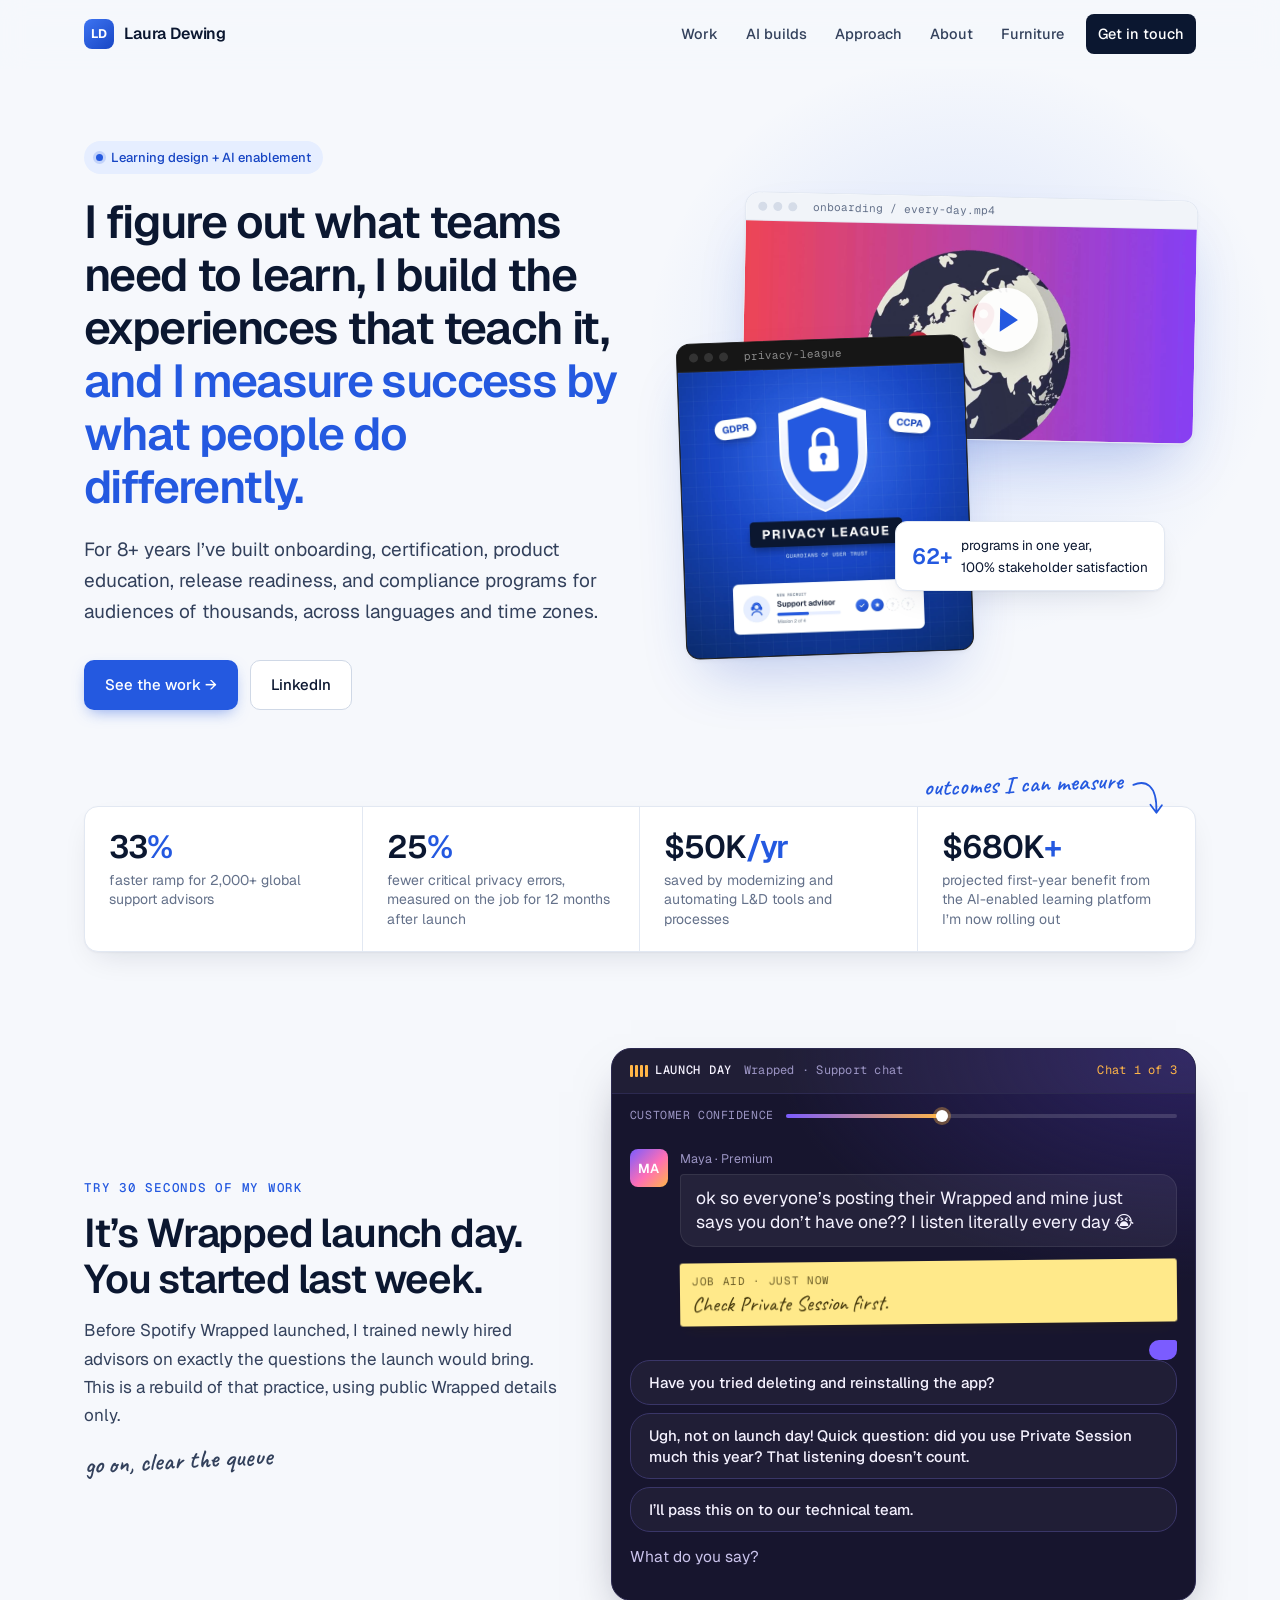
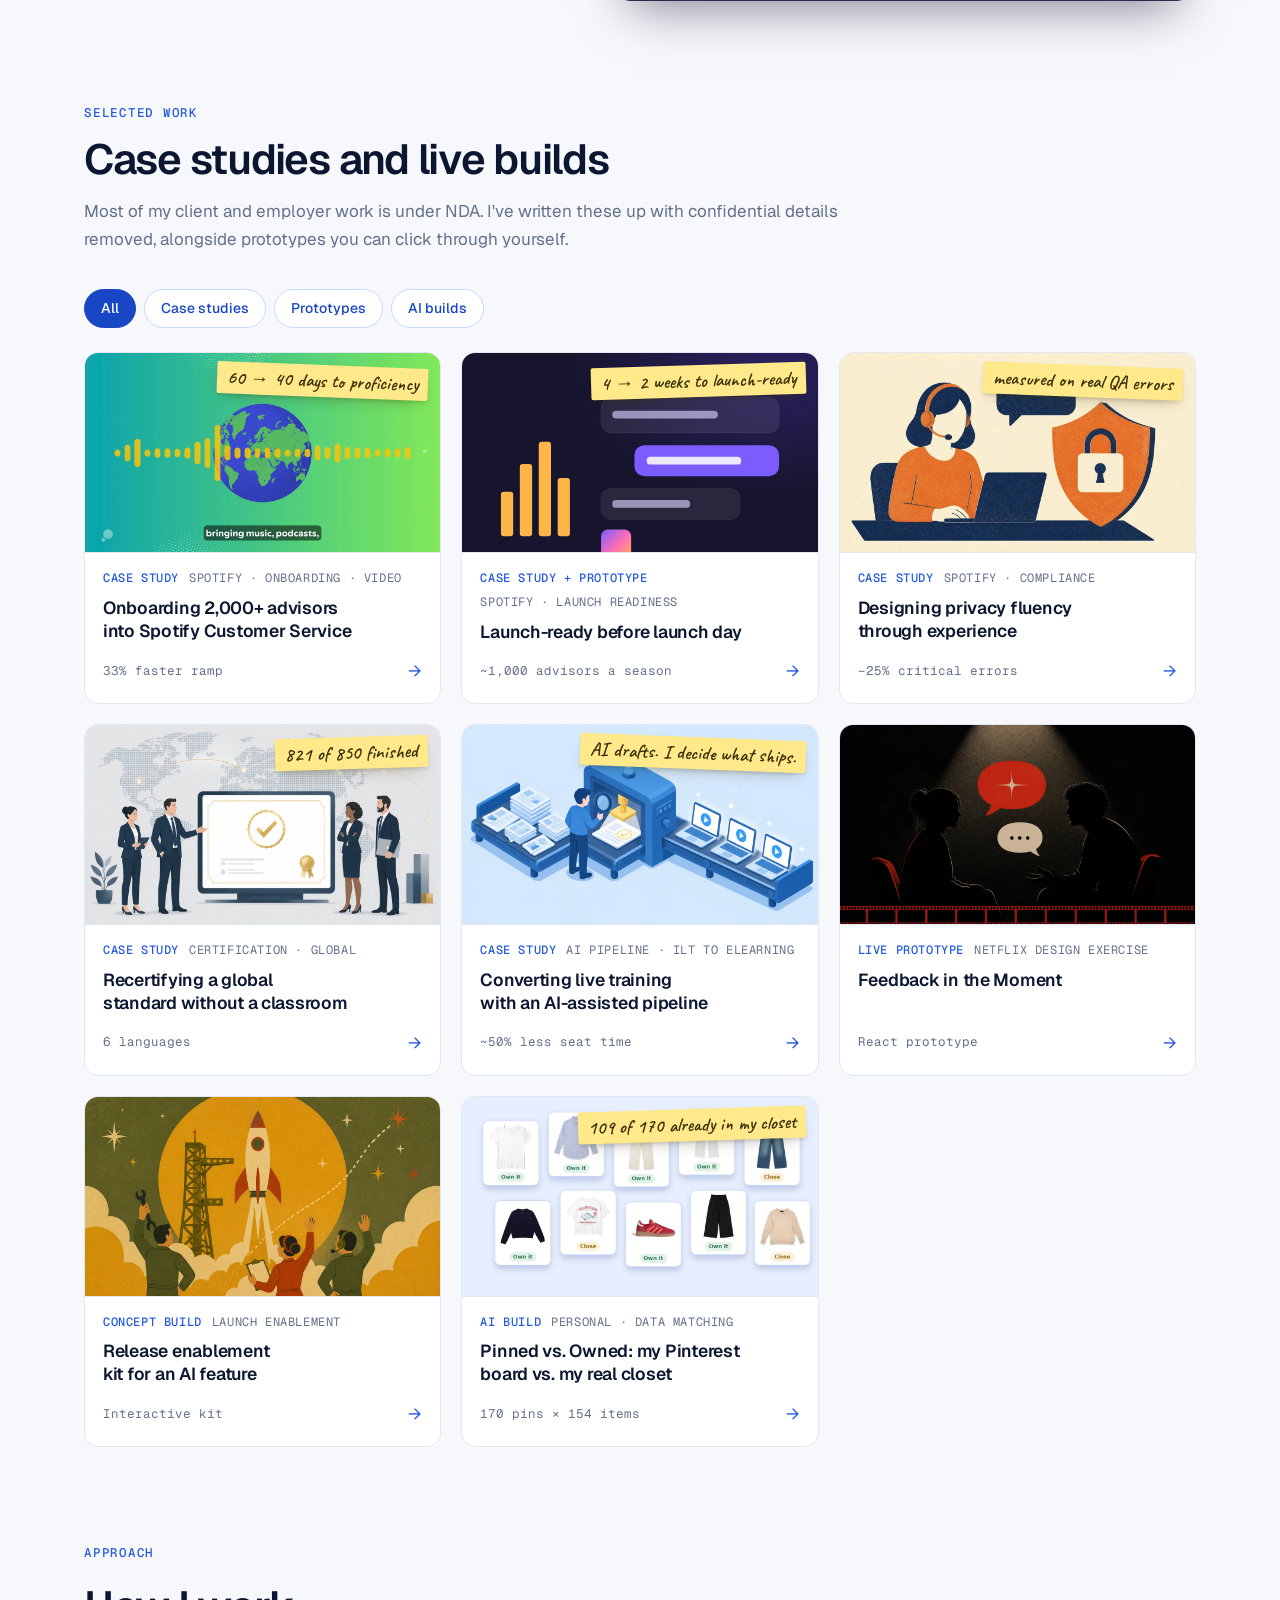
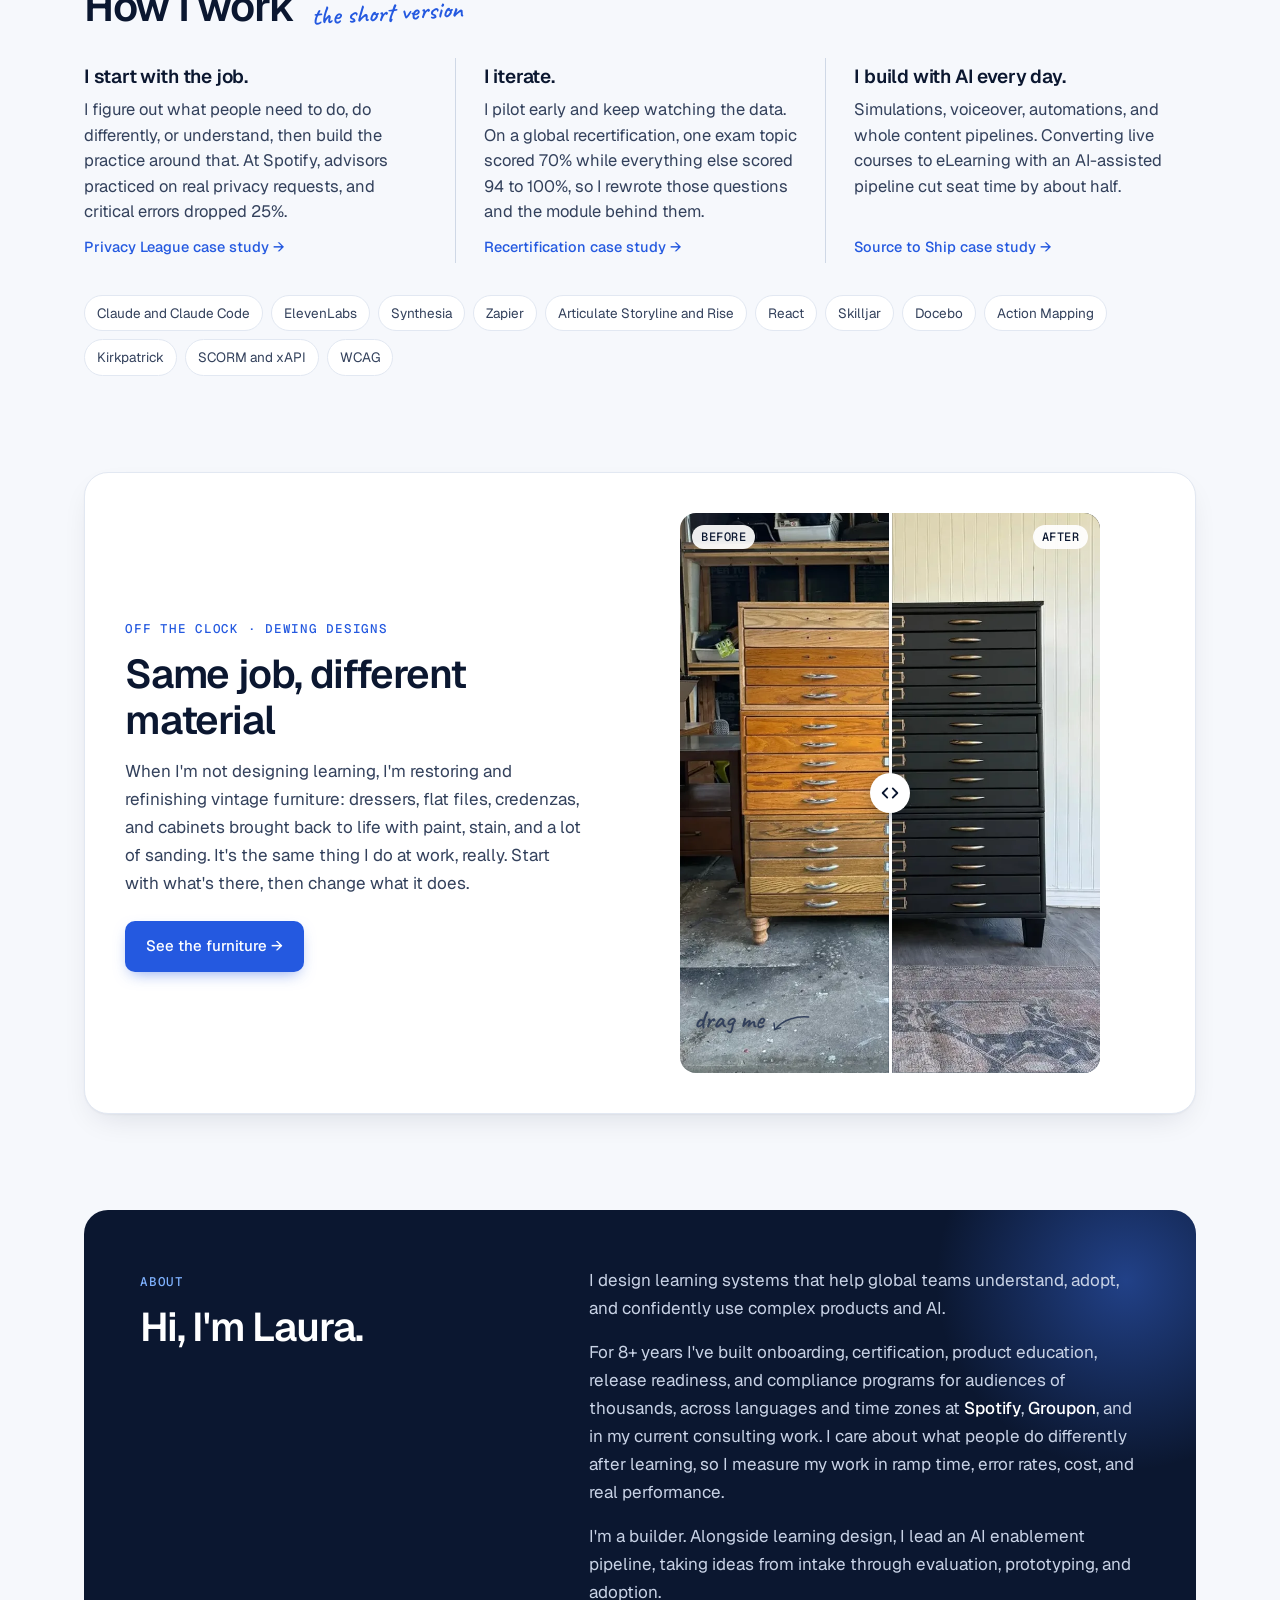
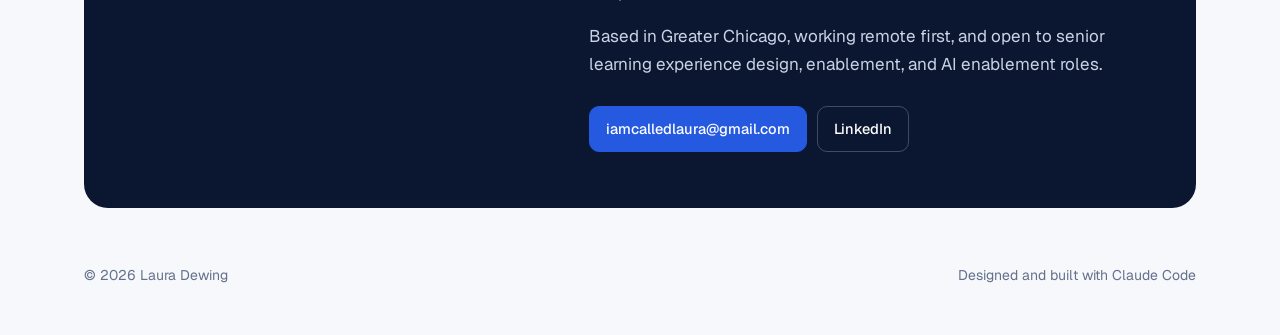
==== index.html @ fd6f2d73 "Homepage: fold AI builds into Selected work with filter tabs Adds All / Case studies / Prototypes / " ====
<!DOCTYPE html>
<html lang="en">
<head>
  <meta charset="UTF-8">
  <meta name="viewport" content="width=device-width, initial-scale=1.0">
  <title>Laura Dewing | Learning experience design and AI enablement</title>
  <meta property="og:type" content="website">
  <meta property="og:title" content="Laura Dewing | Learning experience design and AI enablement">
  <meta property="og:description" content="Laura Dewing designs learning systems that help global teams understand, adopt, and confidently use complex products and AI.">
  <meta property="og:url" content="https://iamcalledlaura-cmyk.github.io/">
  <meta property="og:image" content="https://iamcalledlaura-cmyk.github.io/images/og-card.jpg">
  <meta property="og:image:width" content="1200">
  <meta property="og:image:height" content="630">
  <meta name="twitter:card" content="summary_large_image">
  <meta name="twitter:image" content="https://iamcalledlaura-cmyk.github.io/images/og-card.jpg">
  <meta name="description" content="Laura Dewing designs learning systems that help global teams understand, adopt, and confidently use complex products and AI.">
  <link rel="stylesheet" href="style.css?v=20261116a">
<style>
.wfilter{display:flex;flex-wrap:wrap;gap:8px;margin:0 0 24px;scroll-margin-top:96px}
.wfilter button{font:inherit;font-size:14px;font-weight:500;color:var(--blue-700);background:#fff;border:1px solid var(--blue-200);border-radius:99px;padding:7px 16px;cursor:pointer;transition:background .15s,color .15s}
.wfilter button:hover{background:var(--blue-50)}
.wfilter button[aria-pressed="true"]{background:var(--blue-700);border-color:var(--blue-700);color:#fff}
.wg-card.is-filtered{display:none!important}
</style>
</head>
<body>

  <nav class="nav" id="nav">
    <div class="nav-inner">
      <a href="index.html" class="brand"><span class="brand-mark">LD</span>Laura Dewing</a>
      <div class="nav-links">
        <a href="#work">Work</a>
        <a href="#ai-builds">AI builds</a>
        <a href="#approach">Approach</a>
        <a href="#about">About</a>
        <a href="furniture.html">Furniture</a>
        <a href="mailto:iamcalledlaura@gmail.com" class="nav-cta">Get in touch</a>
      </div>
    </div>
  </nav>

  <header class="hero">
    <div class="container hero-grid">
      <div class="fade-in">
        <span class="chip"><span class="dot"></span>Learning design + AI enablement</span>
        <h1>I figure out what teams need to learn, I build the experiences that teach it, <span class="hl">and I measure success by what people do differently.</span></h1>
        <p class="hero-sub">For 8+ years I&rsquo;ve built onboarding, certification, product education, release readiness, and compliance programs for audiences of thousands, across languages and time zones.</p>
        <div class="hero-actions">
          <a href="#work" class="btn btn-primary">See the work &rarr;</a>
          <a href="https://www.linkedin.com/in/lauradewing" target="_blank" rel="noopener" class="btn btn-ghost">LinkedIn</a>
        </div>
      </div>
      <div class="stack fade-in">
        <a href="advisor-onboarding.html" class="frame f1" aria-label="Watch the Spotify advisor onboarding series">
          <span class="frame-bar" aria-hidden="true"><i></i><i></i><i></i><span>onboarding / every-day.mp4</span></span>
          <span class="frame-media"><img src="videos/cs-2-what-cs-does.jpg" alt=""><span class="play" aria-hidden="true"></span></span>
        </a>
        <a href="privacy-fluency.html" class="frame f2" aria-label="See the Privacy League compliance case study">
          <span class="frame-bar" aria-hidden="true"><i></i><i></i><i></i><span>privacy-league</span></span>
          <img src="images/pl-league.webp" alt="">
        </a>
        <div class="pill" aria-hidden="true"><b>62+</b>programs in one year,<br>100% stakeholder satisfaction</div>
      </div>
    </div>
  </header>

  <section class="container fade-in metrics-wrap" aria-label="Results">
    <p class="scribble scribble-metrics" aria-hidden="true">outcomes I can measure <svg class="arrow-down" viewBox="0 0 44 48" width="36" height="40"><path d="M3 9 C 18 3, 32 10, 30 42 M23 34 L30 44 L37 35" fill="none" stroke="currentColor" stroke-width="2.2" stroke-linecap="round" stroke-linejoin="round"/></svg></p>
    <div class="metrics">
      <div class="metric"><b>33<em>%</em></b><span>faster ramp for 2,000+ global support advisors</span></div>
      <div class="metric"><b>25<em>%</em></b><span>fewer critical privacy errors, measured on the job for 12 months after launch</span></div>
      <div class="metric"><b>$50K<em>/yr</em></b><span>saved by modernizing and automating L&amp;D tools and processes</span></div>
      <div class="metric"><b>$680K<em>+</em></b><span>projected first-year benefit from the AI-enabled learning platform I&rsquo;m now rolling out</span></div>
    </div>
  </section>

  <section id="try" class="section try-section">
    <div class="container">
      <div class="try fade-in">
        <div class="try-intro">
          <span class="eyebrow">Try 30 seconds of my work</span>
          <h2>It&rsquo;s Wrapped launch day. You started last week.</h2>
          <p>Before Spotify Wrapped launched, I trained newly hired advisors on exactly the questions the launch would bring. This is a rebuild of that practice, using public Wrapped details only.</p>
          <p class="scribble scribble-try" aria-hidden="true">go on, clear the queue</p>
        </div>
        <div class="try-card sim sim-music" id="sim">
          <div class="sim-bar">
            <span class="sim-live"><span class="sim-eq" aria-hidden="true"><i></i><i></i><i></i><i></i></span>Launch day</span>
            <span class="sim-who">Wrapped &middot; Support chat</span>
            <span class="sim-step" id="simStep">Chat 1 of 3</span>
          </div>
          <div class="sim-meter" aria-hidden="true">
            <span class="sim-meter-label">Customer confidence</span>
            <span class="sim-meter-track"><i id="simBar" style="width:40%"></i></span>
          </div>
          <div class="sim-body" id="simBody">
            <div class="sim-line sim-them">
              <span class="sim-avatar" id="simAvatar" aria-hidden="true">MA</span>
              <div><span class="sim-name" id="simName">Maya &middot; Premium</span><p id="simQuote"></p></div>
            </div>
            <div class="sim-coach" id="simCoach">
              <span class="sim-coach-head">Job aid &middot; just now</span>
              <p id="simCoachText"></p>
            </div>
            <div class="sim-line sim-you" id="simYou" hidden>
              <p id="simYouText"></p>
            </div>
            <div class="sim-options" id="simOptions" role="group" aria-label="Choose your reply"></div>
            <p class="try-feedback" id="simFeedback" aria-live="polite"></p>
          </div>
          <div class="sim-end" id="simEnd" hidden>
            <span class="sim-end-k">Shift outcome</span>
            <p class="sim-end-result" id="simResult"></p>
            <p class="sim-end-note">Same playbook for any seasonal surge: new hires, a fixed launch date, and a predictable spike in a few questions. Train those first.</p>
          </div>
          <div class="try-actions">
            <button type="button" class="btn btn-primary" id="simNext" hidden>Next chat &rarr;</button>
            <button type="button" class="btn btn-primary" id="simAgain" hidden>Try again</button>
            <a href="wrapped-readiness.html#try" class="btn btn-ghost" id="simTalk" hidden>Try the full practice shift</a>
          </div>
        </div>
      </div>
    </div>
  </section>

  <section id="work" class="section">
    <div class="container">
      <div class="section-head fade-in">
        <div>
          <span class="eyebrow">Selected work</span>
          <h2>Case studies and live builds</h2>
          <p class="section-note">Most of my client and employer work is under NDA. I've written these up with confidential details removed, alongside prototypes you can click through yourself.</p>
        </div>
      </div>

      <div class="wfilter fade-in" role="group" aria-label="Filter work">
        <button type="button" data-f="all" aria-pressed="true">All</button>
        <button type="button" data-f="case" aria-pressed="false">Case studies</button>
        <button type="button" data-f="proto" aria-pressed="false">Prototypes</button>
        <button type="button" data-f="ai" id="ai-builds" aria-pressed="false">AI builds</button>
      </div>
      <div class="wgrid">
        <a href="advisor-onboarding.html" class="wg-card fade-in" data-cat="case">
          <span class="scribble card-note">60 → 40 days to proficiency</span>
          <span class="wg-thumb" aria-hidden="true"><img src="videos/cs-1-welcome.jpg" alt=""></span>
          <span class="wg-body">
            <span class="wl-meta"><span class="wl-kind">Case study</span>Spotify &middot; Onboarding &middot; Video</span>
            <span class="wg-title">Onboarding 2,000+ advisors into Spotify Customer Service</span>
            <span class="wg-foot"><span class="wl-stat">33% faster ramp</span><span class="wg-go" aria-hidden="true">&rarr;</span></span>
          </span>
        </a>
        <a href="wrapped-readiness.html" class="wg-card fade-in" data-cat="case proto">
          <span class="scribble card-note">4 → 2 weeks to launch-ready</span>
          <span class="wg-thumb" aria-hidden="true"><img src="images/art-wrapped.svg" alt=""></span>
          <span class="wg-body">
            <span class="wl-meta"><span class="wl-kind">Case study + prototype</span>Spotify &middot; Launch readiness</span>
            <span class="wg-title">Launch-ready before launch day</span>
            <span class="wg-foot"><span class="wl-stat">~1,000 advisors a season</span><span class="wg-go" aria-hidden="true">&rarr;</span></span>
          </span>
        </a>
        <a href="privacy-fluency.html" class="wg-card fade-in" data-cat="case">
          <span class="scribble card-note">measured on real QA errors</span>
          <span class="wg-thumb" aria-hidden="true"><img src="images/pl-shield.webp" alt=""></span>
          <span class="wg-body">
            <span class="wl-meta"><span class="wl-kind">Case study</span>Spotify &middot; Compliance</span>
            <span class="wg-title">Designing privacy fluency through experience</span>
            <span class="wg-foot"><span class="wl-stat">&minus;25% critical errors</span><span class="wg-go" aria-hidden="true">&rarr;</span></span>
          </span>
        </a>
        <a href="global-recertification.html" class="wg-card fade-in" data-cat="case">
          <span class="scribble card-note">821 of 850 finished</span>
          <span class="wg-thumb" aria-hidden="true"><img src="images/art-recert.webp" alt=""></span>
          <span class="wg-body">
            <span class="wl-meta"><span class="wl-kind">Case study</span>Certification &middot; Global</span>
            <span class="wg-title">Recertifying a global standard without a classroom</span>
            <span class="wg-foot"><span class="wl-stat">6 languages</span><span class="wg-go" aria-hidden="true">&rarr;</span></span>
          </span>
        </a>
        <a href="source-to-ship.html" class="wg-card fade-in" data-cat="case proto">
          <span class="scribble card-note">AI drafts. I decide what ships.</span>
          <span class="wg-thumb" aria-hidden="true"><img src="images/art-source.webp" alt=""></span>
          <span class="wg-body">
            <span class="wl-meta"><span class="wl-kind">Case study</span>AI pipeline &middot; ILT to eLearning</span>
            <span class="wg-title">Converting live training with an AI-assisted pipeline</span>
            <span class="wg-foot"><span class="wl-stat">~50% less seat time</span><span class="wg-go" aria-hidden="true">&rarr;</span></span>
          </span>
        </a>
        <a href="feedback-in-the-moment.html" class="wg-card fade-in" data-cat="proto">
          <span class="wg-thumb" aria-hidden="true"><img src="images/art-feedback.webp" alt=""></span>
          <span class="wg-body">
            <span class="wl-meta"><span class="wl-kind">Live prototype</span>Netflix design exercise</span>
            <span class="wg-title">Feedback in the Moment</span>
            <span class="wg-foot"><span class="wl-stat">React prototype</span><span class="wg-go" aria-hidden="true">&rarr;</span></span>
          </span>
        </a>
        <a href="release-enablement-kit.html" class="wg-card fade-in" data-cat="proto">
          <span class="wg-thumb" aria-hidden="true"><img src="images/art-launch.webp" alt=""></span>
          <span class="wg-body">
            <span class="wl-meta"><span class="wl-kind">Concept build</span>Launch enablement</span>
            <span class="wg-title">Release enablement kit for an AI feature</span>
            <span class="wg-foot"><span class="wl-stat">Interactive kit</span><span class="wg-go" aria-hidden="true">&rarr;</span></span>
          </span>
        </a>
        <a href="pinned-vs-owned.html" class="wg-card fade-in" data-cat="ai">
          <span class="scribble card-note">109 of 170 already in my closet</span>
          <span class="wg-thumb" aria-hidden="true"><img src="images/art-pinned.webp" alt=""></span>
          <span class="wg-body">
            <span class="wl-meta"><span class="wl-kind">AI build</span>Personal &middot; Data matching</span>
            <span class="wg-title">Pinned vs. Owned: my Pinterest board vs. my real closet</span>
            <span class="wg-foot"><span class="wl-stat">170 pins &times; 154 items</span><span class="wg-go" aria-hidden="true">&rarr;</span></span>
          </span>
        </a>
      </div>
    </div>
  </section>


  <section id="approach" class="section">
    <div class="container">
      <div class="how fade-in">
        <div class="how-head">
          <span class="eyebrow">Approach</span>
          <h2>How I work</h2>
          <p class="scribble scribble-how" aria-hidden="true">the short version</p>
        </div>
        <div class="how-list">
          <div class="how-row">
            <p><b>I start with the job.</b> I figure out what people need to do, do differently, or understand, then build the practice around that. At Spotify, advisors practiced on real privacy requests, and critical errors dropped 25%.</p>
            <a href="privacy-fluency.html">Privacy League case study &rarr;</a>
          </div>
          <div class="how-row">
            <p><b>I iterate.</b> I pilot early and keep watching the data. On a global recertification, one exam topic scored 70% while everything else scored 94 to 100%, so I rewrote those questions and the module behind them.</p>
            <a href="global-recertification.html">Recertification case study &rarr;</a>
          </div>
          <div class="how-row">
            <p><b>I build with AI every day.</b> Simulations, voiceover, automations, and whole content pipelines. Converting live courses to eLearning with an AI-assisted pipeline cut seat time by about half.</p>
            <a href="source-to-ship.html">Source to Ship case study &rarr;</a>
          </div>
          </div>
        <div class="toolrow how-chips">
          <span>Claude and Claude Code</span><span>ElevenLabs</span><span>Synthesia</span><span>Zapier</span><span>Articulate Storyline and Rise</span><span>React</span><span>Skilljar</span><span>Docebo</span><span>Action Mapping</span><span>Kirkpatrick</span><span>SCORM and xAPI</span><span>WCAG</span>
        </div>
      </div>
    </div>
  </section>

  <section id="off-the-clock" class="section">
    <div class="container">
      <div class="otc fade-in">
        <div class="otc-text">
          <span class="eyebrow">Off the clock &middot; Dewing Designs</span>
          <h2>Same job, different material</h2>
          <p>When I'm not designing learning, I'm restoring and refinishing vintage furniture: dressers, flat files, credenzas, and cabinets brought back to life with paint, stain, and a lot of sanding. It's the same thing I do at work, really. Start with what's there, then change what it does.</p>
          <a href="furniture.html" class="btn btn-primary">See the furniture &rarr;</a>
        </div>
        <figure class="ba" id="ba" style="--pos:50%">
          <img src="images/furniture/flat-file-slider-before.webp" alt="Vintage oak flat file cabinet before refinishing, in a garage" loading="lazy" width="810" height="1080">
          <img class="ba-after" src="images/furniture/flat-file-slider-after.webp" alt="The same flat file cabinet after, painted black with brass pulls" loading="lazy" width="810" height="1080">
          <span class="ba-tag ba-tag-b" aria-hidden="true">Before</span>
          <span class="ba-tag ba-tag-a" aria-hidden="true">After</span>
          <span class="ba-handle" aria-hidden="true"></span>
          <label class="visually-hidden" for="baRange">Drag to compare the flat file before and after</label>
          <input type="range" id="baRange" min="0" max="100" value="50">
          <p class="scribble scribble-ba" aria-hidden="true">drag me <svg viewBox="0 0 60 30" width="40" height="20"><path d="M58 6 C 40 4, 20 10, 8 24 M16 22 L7 25 L6 15" fill="none" stroke="currentColor" stroke-width="2.2" stroke-linecap="round" stroke-linejoin="round"/></svg></p>
        </figure>
      </div>
    </div>
  </section>

  <section id="about" class="section">
    <div class="container">
      <div class="about fade-in">
        <div>
          <span class="eyebrow">About</span>
          <h2>Hi, I'm Laura.</h2>
        </div>
        <div>
          <p>I design learning systems that help global teams understand, adopt, and confidently use complex products and AI.</p>
          <p>For 8+ years I've built onboarding, certification, product education, release readiness, and compliance programs for audiences of thousands, across languages and time zones at <strong>Spotify</strong>, <strong>Groupon</strong>, and in my current consulting work. I care about what people do differently after learning, so I measure my work in ramp time, error rates, cost, and real performance.</p>
          <p>I'm a builder. Alongside learning design, I lead an AI enablement pipeline, taking ideas from intake through evaluation, prototyping, and adoption.</p>
          <p>Based in Greater Chicago, working remote first, and open to senior learning experience design, enablement, and AI enablement roles.</p>
          <div class="about-links">
            <a href="mailto:iamcalledlaura@gmail.com" class="primary">iamcalledlaura@gmail.com</a>
            <a href="https://www.linkedin.com/in/lauradewing" target="_blank" rel="noopener">LinkedIn</a>
          </div>
        </div>
      </div>
    </div>
  </section>

  <footer class="footer">
    <div class="container">
      <span>&copy; 2026 Laura Dewing</span>
      <span>Designed and built with Claude Code</span>
    </div>
  </footer>

  <script src="site.js?v=20261110r"></script>
  <script data-goatcounter="https://lauradewing.goatcounter.com/count" async src="https://gc.zgo.at/count.js"></script>
<script>
(function(){
  var bar=document.querySelector('.wfilter'); if(!bar) return;
  var btns=bar.querySelectorAll('button'), cards=document.querySelectorAll('.wgrid .wg-card');
  function apply(f){
    btns.forEach(function(b){b.setAttribute('aria-pressed', b.dataset.f===f?'true':'false');});
    cards.forEach(function(c){var show=f==='all'||(' '+c.dataset.cat+' ').indexOf(' '+f+' ')>-1; c.classList.toggle('is-filtered',!show); if(show) c.classList.add('visible','in');});
  }
  btns.forEach(function(b){b.addEventListener('click',function(){apply(b.dataset.f);});});
  function go(){ var y=bar.getBoundingClientRect().top+window.scrollY-96; window.scrollTo(0,y); }
  function fromHash(){ if(location.hash==='#ai-builds'){ apply('ai'); go(); setTimeout(go,350); } }
  window.addEventListener('hashchange',fromHash);
  if(location.hash==='#ai-builds'){ apply('ai'); window.addEventListener('load',function(){ go(); setTimeout(go,350); }); }
})();
</script>
</body>
</html>
---- style.css ----
/* Laura Dewing portfolio — product studio, blue */
@import url('https://fonts.googleapis.com/css2?family=Geist:wght@400;500;600;700&family=Geist+Mono:wght@400;500&family=Caveat:wght@600&display=swap');

:root {
  --ink: #0B1730;
  --ink-2: #33415C;
  --muted: #64718A;
  --line: #E2E8F2;
  --line-2: #CFD8E6;
  --bg: #F6F8FC;
  --surface: #FFFFFF;
  --blue-900: #0A2A6B;
  --blue-700: #1846C4;
  --blue-600: #2459E0;
  --blue-500: #3D74F2;
  --blue-200: #C9D9FF;
  --blue-100: #E6EEFF;
  --blue-50: #F2F6FF;
  --sky: #7FB2FF;
  --radius: 14px;
  --shadow: 0 1px 2px rgba(11,23,48,.04), 0 12px 32px -12px rgba(11,23,48,.14);
  --shadow-lg: 0 2px 4px rgba(11,23,48,.04), 0 30px 60px -20px rgba(24,70,196,.28);
  --sans: 'Geist', system-ui, -apple-system, 'Segoe UI', sans-serif;
  --mono: 'Geist Mono', ui-monospace, 'SFMono-Regular', Menlo, monospace;
  --max: 1160px;
}

*, *::before, *::after { box-sizing: border-box; margin: 0; padding: 0; }
html { scroll-behavior: smooth; -webkit-text-size-adjust: 100%; }
body {
  font-family: var(--sans);
  font-size: 17px;
  line-height: 1.65;
  color: var(--ink-2);
  background: var(--bg);
  -webkit-font-smoothing: antialiased;
}
img { max-width: 100%; display: block; }
a { color: var(--blue-600); text-decoration: none; }
a:hover { color: var(--blue-700); }
h1, h2, h3, h4 { color: var(--ink); line-height: 1.15; letter-spacing: -0.02em; font-weight: 600; }
::selection { background: var(--blue-200); color: var(--ink); }

.container { max-width: var(--max); margin: 0 auto; padding: 0 24px; }
.narrow { max-width: 760px; margin: 0 auto; padding: 0 24px; }

/* ── Labels and chips ── */
.eyebrow {
  font-family: var(--mono);
  font-size: 12.5px;
  letter-spacing: .06em;
  text-transform: uppercase;
  color: var(--blue-600);
  font-weight: 500;
}
.chip {
  display: inline-flex; align-items: center; gap: 8px;
  font-size: 13px; font-weight: 500;
  color: var(--blue-700); background: var(--blue-100);
  padding: 6px 12px; border-radius: 99px;
}
.chip .dot { width: 7px; height: 7px; border-radius: 50%; background: var(--blue-600); box-shadow: 0 0 0 3px rgba(36,89,224,.18); }
.tag {
  font-family: var(--mono); font-size: 11.5px; letter-spacing: .04em; text-transform: uppercase;
  color: var(--muted); border: 1px solid var(--line-2); padding: 3px 8px; border-radius: 6px; background: var(--surface);
}
.tag.blue { color: var(--blue-700); border-color: var(--blue-200); background: var(--blue-50); }

/* ── Buttons ── */
.btn {
  display: inline-flex; align-items: center; gap: 8px;
  font-family: var(--sans); font-size: 15px; font-weight: 500;
  padding: 12px 20px; border-radius: 10px; border: 1px solid transparent;
  transition: transform .15s ease, background .15s ease, box-shadow .15s ease;
}
.btn-primary { background: var(--blue-600); color: #fff; box-shadow: 0 6px 16px -6px rgba(36,89,224,.6); }
.btn-primary:hover { background: var(--blue-700); color: #fff; transform: translateY(-1px); }
.btn-ghost { background: var(--surface); color: var(--ink); border-color: var(--line-2); }
.btn-ghost:hover { border-color: var(--blue-500); color: var(--blue-700); }

/* ── Nav ── */
.nav {
  position: sticky; top: 0; z-index: 50;
  background: rgba(246,248,252,.82);
  backdrop-filter: saturate(1.4) blur(12px);
  -webkit-backdrop-filter: saturate(1.4) blur(12px);
  border-bottom: 1px solid transparent;
  transition: border-color .2s ease;
}
.nav.scrolled { border-bottom-color: var(--line); }
.nav-inner { max-width: var(--max); margin: 0 auto; padding: 14px 24px; display: flex; align-items: center; justify-content: space-between; gap: 16px; }
.brand { display: flex; align-items: center; gap: 10px; color: var(--ink); font-weight: 600; font-size: 16px; letter-spacing: -0.01em; }
.brand-mark {
  width: 30px; height: 30px; border-radius: 8px; display: grid; place-items: center;
  background: linear-gradient(140deg, var(--blue-500), var(--blue-700)); color: #fff;
  font-size: 12.5px; font-weight: 700; letter-spacing: .02em;
}
.nav-links { display: flex; align-items: center; gap: 4px; }
.nav-links a { color: var(--ink-2); font-size: 14.5px; font-weight: 500; padding: 8px 12px; border-radius: 8px; }
.nav-links a:hover { color: var(--ink); background: var(--blue-50); }
.nav-links a.nav-cta { background: var(--ink); color: #fff; margin-left: 6px; }
.nav-links a.nav-cta:hover { background: var(--blue-700); }

/* ── Home hero ── */
.hero { padding: 72px 0 56px; position: relative; overflow: hidden; }
.hero::before {
  content: ''; position: absolute; inset: -20% -10% auto auto; width: 70%; height: 120%;
  background: radial-gradient(closest-side, rgba(61,116,242,.16), transparent 70%);
  pointer-events: none;
}
.hero-grid { display: grid; grid-template-columns: 1.05fr 1fr; gap: 56px; align-items: center; position: relative; }
.hero h1 { font-size: clamp(30px, 3.6vw, 46px); margin: 22px 0 20px; letter-spacing: -0.035em; }
.hero h1 .hl { color: var(--blue-600); }
.hero-sub { font-size: 19px; color: var(--ink-2); max-width: 520px; }
.hero-actions { display: flex; gap: 12px; margin-top: 32px; flex-wrap: wrap; }

.stack { position: relative; height: 460px; }
.frame {
  position: absolute; background: var(--surface); border-radius: 14px; overflow: hidden;
  border: 1px solid var(--line); box-shadow: var(--shadow-lg);
}
.frame-bar { height: 28px; display: flex; align-items: center; gap: 6px; padding: 0 12px; background: #F1F4F9; border-bottom: 1px solid var(--line); }
.frame-bar i { width: 9px; height: 9px; border-radius: 50%; background: #D5DCE8; display: block; }
.frame-bar span { margin-left: 10px; font-family: var(--mono); font-size: 11px; color: var(--muted); }
.stack .f1 { width: 88%; top: 0; right: 0; transform: rotate(1.2deg); }
.stack .f2 { width: 56%; bottom: 0; left: 0; transform: rotate(-2deg); background: #0B0B0B; border-color: #222; }
.stack .f2 .frame-bar { background: #161616; border-color: #262626; }
.stack .f2 .frame-bar i { background: #333; }
.stack .f2 .frame-bar span { color: #8A8A8A; }
.frame-media { position: relative; }
.frame-media img { display: block; width: 100%; aspect-ratio: 16 / 7.6; object-fit: cover; object-position: center top; }
.frame-media .play { position: absolute; left: 58%; top: 44%; width: 64px; height: 64px; margin: -32px 0 0 -32px; border-radius: 50%; background: rgba(255,255,255,.92); box-shadow: 0 10px 30px -8px rgba(0,0,0,.35); }
.frame-media .play::after { content: ""; position: absolute; left: 26px; top: 20px; border-left: 18px solid var(--blue-600); border-top: 12px solid transparent; border-bottom: 12px solid transparent; }
.stack .pill {
  position: absolute; right: 6%; bottom: 14%; background: var(--surface); border: 1px solid var(--line);
  border-radius: 12px; padding: 12px 16px; box-shadow: var(--shadow); font-size: 13.5px; color: var(--ink);
  display: flex; align-items: center; gap: 10px;
}
.stack .pill b { font-size: 22px; color: var(--blue-600); font-weight: 600; letter-spacing: -0.02em; }

/* ── Metrics strip ── */
.metrics { display: grid; grid-template-columns: repeat(4, 1fr); background: var(--surface); border: 1px solid var(--line); border-radius: var(--radius); box-shadow: var(--shadow); }
.metric { padding: 22px 24px; border-right: 1px solid var(--line); }
.metric:last-child { border-right: 0; }
.metric b { display: block; font-size: 32px; font-weight: 600; color: var(--ink); letter-spacing: -0.03em; line-height: 1.1; }
.metric b em { font-style: normal; color: var(--blue-600); }
.metric span { font-size: 14px; color: var(--muted); line-height: 1.4; display: block; margin-top: 6px; }

/* ── Sections ── */
.section { padding: 96px 0 0; }
.section-head { display: flex; align-items: end; justify-content: space-between; gap: 24px; margin-bottom: 36px; flex-wrap: wrap; }
.section-head h2 { font-size: clamp(30px, 3.4vw, 42px); margin-top: 10px; letter-spacing: -0.03em; }
.section-head p { max-width: 420px; color: var(--muted); }
.section-head .section-note { max-width: 780px; margin-top: 14px; }

/* ── Work cards ── */
.work-grid { display: grid; grid-template-columns: repeat(2, 1fr); gap: 24px; }
.card {
  display: flex; flex-direction: column; background: var(--surface); border: 1px solid var(--line);
  border-radius: 18px; overflow: hidden; color: inherit; box-shadow: var(--shadow);
  transition: transform .2s ease, box-shadow .2s ease, border-color .2s ease;
}
.card:hover { transform: translateY(-3px); box-shadow: var(--shadow-lg); border-color: var(--blue-200); color: inherit; }
.card-media { aspect-ratio: 16 / 10; background: var(--blue-50); position: relative; overflow: hidden; border-bottom: 1px solid var(--line); }
.card-media img { width: 100%; height: 100%; object-fit: cover; object-position: top center; transition: transform .4s ease; }
.card:hover .card-media img { transform: scale(1.025); }
.card-media.dark { background: #0B0B0B; }
.card-media.dark img { object-fit: contain; padding: 18px 18px 0; object-position: top; }
.card-body { padding: 22px 24px 24px; display: flex; flex-direction: column; gap: 10px; flex: 1; }
.card-tags { display: flex; gap: 6px; flex-wrap: wrap; }
.card h3 { font-size: 22px; letter-spacing: -0.02em; }
.card p { font-size: 15.5px; color: var(--ink-2); }
.card-foot { margin-top: auto; padding-top: 10px; display: flex; justify-content: space-between; align-items: center; font-size: 14px; }
.card-foot .go { color: var(--blue-600); font-weight: 500; }
.card-foot .stat { color: var(--muted); font-family: var(--mono); font-size: 12.5px; }

/* Illustrated card media (no screenshots) */
.illus { width: 100%; height: 100%; display: grid; place-items: center; padding: 28px; background:
  radial-gradient(120% 90% at 100% 0%, var(--blue-100), transparent 60%), var(--blue-50); }
.illus-panel { width: 100%; max-width: 420px; background: var(--surface); border: 1px solid var(--line); border-radius: 12px; box-shadow: var(--shadow); padding: 16px 18px; font-size: 13px; color: var(--ink); }
.illus-panel .row { display: flex; justify-content: space-between; align-items: center; padding: 7px 0; border-bottom: 1px dashed var(--line); }
.illus-panel .row:last-child { border-bottom: 0; }
.illus-panel .k { color: var(--muted); font-family: var(--mono); font-size: 11.5px; text-transform: uppercase; letter-spacing: .04em; }
.bar { height: 6px; border-radius: 99px; background: var(--blue-100); width: 46%; overflow: hidden; }
.bar i { display: block; height: 100%; background: var(--blue-600); border-radius: 99px; }
.bubble { background: var(--blue-50); border: 1px solid var(--blue-200); border-radius: 10px; padding: 10px 12px; margin-bottom: 8px; }
.bubble.user { background: #F3F5F9; border-color: var(--line); }
.choice { border: 1px solid var(--line); border-radius: 8px; padding: 8px 10px; margin-top: 6px; display: flex; gap: 8px; align-items: center; }
.choice.ok { border-color: var(--blue-500); background: var(--blue-50); color: var(--blue-900); }

/* ── Approach ── */
.approach { display: grid; grid-template-columns: repeat(3, 1fr); gap: 20px; }
.ap { background: var(--surface); border: 1px solid var(--line); border-radius: var(--radius); padding: 26px; }
.ap .num { font-family: var(--mono); font-size: 12px; color: var(--blue-600); }
.ap h3 { font-size: 19px; margin: 10px 0 8px; }
.ap p { font-size: 15.5px; }
.toolrow { display: flex; flex-wrap: wrap; gap: 8px; margin-top: 28px; }
.toolrow span { font-size: 13.5px; background: var(--surface); border: 1px solid var(--line); padding: 6px 12px; border-radius: 99px; color: var(--ink-2); }

/* ── About ── */
.about { display: grid; grid-template-columns: 1fr 1.4fr; gap: 56px; background: var(--ink); color: #C9D3E6; border-radius: 24px; padding: 56px; position: relative; overflow: hidden; }
.about::after { content: ''; position: absolute; right: -120px; top: -120px; width: 380px; height: 380px; border-radius: 50%; background: radial-gradient(closest-side, rgba(61,116,242,.45), transparent); }
.about h2 { color: #fff; font-size: clamp(30px, 3.4vw, 40px); margin-top: 10px; letter-spacing: -0.03em; }
.about .eyebrow { color: var(--sky); }
.about p { margin-bottom: 16px; position: relative; z-index: 1; }
.about p strong { color: #fff; font-weight: 500; }
.about-links { display: flex; gap: 10px; flex-wrap: wrap; margin-top: 28px; position: relative; z-index: 1; }
.about-links a { color: #fff; border: 1px solid rgba(255,255,255,.22); padding: 10px 16px; border-radius: 10px; font-size: 14.5px; font-weight: 500; }
.about-links a:hover { background: rgba(255,255,255,.08); color: #fff; }
.about-links a.primary { background: var(--blue-600); border-color: var(--blue-600); }

/* ── Footer ── */
.footer { padding: 56px 0 48px; font-size: 14px; color: var(--muted); }
.footer .container { display: flex; justify-content: space-between; gap: 16px; flex-wrap: wrap; }

/* ══════════ Case study pages ══════════ */
.cs-hero { padding: 64px 0 40px; }
.back { font-size: 14px; color: var(--muted); display: inline-flex; gap: 6px; margin-bottom: 28px; }
.back:hover { color: var(--blue-600); }
.cs-hero h1 { font-size: clamp(36px, 5vw, 58px); letter-spacing: -0.035em; margin: 16px 0 18px; max-width: 900px; }
.cs-hero .lede { font-size: 20px; max-width: 720px; color: var(--ink-2); }
.cs-meta { display: grid; grid-template-columns: repeat(auto-fit, minmax(128px, 1fr)); background: var(--surface); border: 1px solid var(--line); border-radius: var(--radius); margin-top: 40px; overflow: hidden; }
.cs-meta div { padding: 14px 16px; border-right: 1px solid var(--line); }
.cs-meta div:last-child { border-right: 0; }
.cs-meta label { display: block; font-family: var(--mono); font-size: 11.5px; letter-spacing: .05em; text-transform: uppercase; color: var(--muted); margin-bottom: 4px; }
.cs-meta span { font-size: 15px; color: var(--ink); font-weight: 500; }
.note { margin-top: 16px; font-size: 14px; color: var(--muted); display: flex; gap: 8px; align-items: flex-start; }
.note::before { content: 'i'; flex: none; width: 18px; height: 18px; border-radius: 50%; border: 1px solid var(--line-2); display: grid; place-items: center; font-family: var(--mono); font-size: 11px; margin-top: 2px; }

.cs-cover { margin: 8px 0 0; }
.cs-cover .frame, .shot .frame { position: relative; transform: none; }

.cs-section { padding: 72px 0 0; }
.cs-section h2 { font-size: clamp(26px, 3vw, 36px); letter-spacing: -0.03em; margin: 10px 0 20px; }
.cs-section h3 { font-size: 19px; margin: 32px 0 10px; }
.cs-section p { margin-bottom: 16px; }
.cs-section ul.list { margin: 8px 0 20px; padding: 0; list-style: none; }
.cs-section ul.list li { position: relative; padding-left: 22px; margin-bottom: 10px; }
.cs-section ul.list li::before { content: ''; position: absolute; left: 4px; top: 11px; width: 7px; height: 7px; border-radius: 2px; background: var(--blue-500); }

.two-col { display: grid; grid-template-columns: 1fr 1fr; gap: 16px; margin: 28px 0; }
.col-card { background: var(--surface); border: 1px solid var(--line); border-radius: var(--radius); padding: 22px 24px; }
.col-card.accent { border-color: var(--blue-200); background: var(--blue-50); }
.col-card h4 { font-size: 16px; margin-bottom: 12px; display: flex; gap: 8px; align-items: center; }
.col-card ul { list-style: none; }
.col-card li { font-size: 15px; padding: 8px 0; border-top: 1px solid var(--line); }
.col-card li:first-child { border-top: 0; padding-top: 0; }

.timeline { display: grid; grid-template-columns: repeat(4, 1fr); gap: 12px; margin: 28px 0; }
.wk { background: var(--surface); border: 1px solid var(--line); border-radius: var(--radius); padding: 18px; position: relative; }
.wk .k { font-family: var(--mono); font-size: 11.5px; color: var(--blue-600); text-transform: uppercase; letter-spacing: .05em; }
.wk h4 { font-size: 17px; margin: 6px 0 6px; }
.wk p { font-size: 14px; margin: 0; color: var(--muted); line-height: 1.5; }
.wk.on { background: var(--blue-600); border-color: var(--blue-600); }
.wk.on .k { color: var(--blue-100); }
.wk.on h4 { color: #fff; }
.wk.on p { color: #DCE6FF; }

.principles { display: grid; grid-template-columns: 1fr 1fr; gap: 16px; margin: 24px 0; }
.principle { border-left: 3px solid var(--blue-500); padding: 4px 0 4px 18px; }
.principle b { display: block; color: var(--ink); font-weight: 600; margin-bottom: 4px; }
.principle span { font-size: 15.5px; }

.wide { max-width: 1060px; margin: 32px auto 0; padding: 0 24px; }
.shots { display: grid; grid-template-columns: repeat(3, 1fr); gap: 20px; }
.shots.two { grid-template-columns: 1fr 1fr; }
.shot { margin: 0; }
.shot .frame { box-shadow: var(--shadow); }
.shot.dark .frame { background: #0B0B0B; border-color: #222; }
.shot.dark .frame-bar { background: #161616; border-color: #262626; }
.shot.dark .frame-bar i { background: #333; }
.shot figcaption { font-size: 14px; color: var(--muted); margin-top: 12px; line-height: 1.5; }
.shot figcaption b { color: var(--ink); font-weight: 600; display: block; margin-bottom: 2px; }

.steps { counter-reset: s; display: grid; gap: 12px; margin: 24px 0; }
.step { display: grid; grid-template-columns: 40px 1fr; gap: 16px; background: var(--surface); border: 1px solid var(--line); border-radius: var(--radius); padding: 18px 20px; }
.step::before { counter-increment: s; content: counter(s, decimal-leading-zero); font-family: var(--mono); font-size: 13px; color: var(--blue-600); background: var(--blue-50); border-radius: 8px; width: 40px; height: 40px; display: grid; place-items: center; }
.step h4 { font-size: 17px; margin-bottom: 4px; }
.step p { font-size: 15.5px; margin: 0; }

.decisions { display: grid; grid-template-columns: 1fr 1fr; gap: 16px; margin-top: 24px; }
.decision { background: var(--surface); border: 1px solid var(--line); border-radius: var(--radius); padding: 22px 24px; }
.decision .vs { font-family: var(--mono); font-size: 12px; color: var(--muted); text-transform: uppercase; letter-spacing: .04em; }
.decision h4 { font-size: 17px; margin: 6px 0 8px; }
.decision p { font-size: 15px; margin: 0; }

.stats { display: grid; grid-template-columns: repeat(auto-fit, minmax(170px, 1fr)); gap: 12px; margin: 28px 0; }
.stat-card { background: var(--surface); border: 1px solid var(--line); border-radius: var(--radius); padding: 20px; }
.stat-card b { display: block; font-size: 34px; letter-spacing: -0.03em; color: var(--blue-600); font-weight: 600; line-height: 1.1; }
.stat-card span { font-size: 14px; color: var(--ink-2); display: block; margin-top: 6px; line-height: 1.45; }

table.data { width: 100%; border-collapse: separate; border-spacing: 0; background: var(--surface); border: 1px solid var(--line); border-radius: var(--radius); overflow: hidden; margin: 20px 0; font-size: 15px; }
table.data th, table.data td { text-align: left; padding: 12px 16px; border-bottom: 1px solid var(--line); }
table.data th { font-family: var(--mono); font-size: 11.5px; text-transform: uppercase; letter-spacing: .05em; color: var(--muted); font-weight: 500; background: #FAFBFD; }
table.data tr:last-child td { border-bottom: 0; }
table.data td.num { font-variant-numeric: tabular-nums; color: var(--ink); font-weight: 500; }

.callout { background: var(--blue-50); border: 1px solid var(--blue-200); border-radius: var(--radius); padding: 22px 24px; margin: 24px 0; }
.callout p:last-child { margin-bottom: 0; }
.callout .eyebrow { display: block; margin-bottom: 8px; }

.proto-cta { margin: 32px 0 8px; background: var(--ink); color: #C9D3E6; border-radius: 18px; padding: 28px 30px; display: flex; justify-content: space-between; gap: 20px; align-items: center; flex-wrap: wrap; }
.proto-cta h3 { color: #fff; margin: 0 0 4px; font-size: 20px; }
.proto-cta p { margin: 0; font-size: 15px; }

.tools-list { display: grid; grid-template-columns: repeat(auto-fit, minmax(200px, 1fr)); gap: 12px; margin: 20px 0; }
.tool-item { background: var(--surface); border: 1px solid var(--line); border-radius: 12px; padding: 14px 16px; }
.tool-item label { display: block; font-family: var(--mono); font-size: 11.5px; text-transform: uppercase; letter-spacing: .05em; color: var(--muted); margin-bottom: 2px; }
.tool-item span { font-size: 15px; color: var(--ink); }

.next-cs { margin-top: 96px; border-top: 1px solid var(--line); padding-top: 40px; display: flex; justify-content: space-between; align-items: center; gap: 20px; flex-wrap: wrap; }
.next-cs a.big { font-size: 26px; font-weight: 600; color: var(--ink); letter-spacing: -0.02em; }
.next-cs a.big:hover { color: var(--blue-600); }

/* Mock UI (illustrative recreations) */
.mock { background: var(--surface); border: 1px solid var(--line); border-radius: 14px; box-shadow: var(--shadow); overflow: hidden; }
.mock-body { padding: 22px; }
.mock-label { font-size: 12px; color: var(--muted); margin-top: 10px; font-style: italic; }

/* ── Motion ── */
.fade-in { opacity: 0; transform: translateY(14px); transition: opacity .6s ease, transform .6s ease; }
.fade-in.visible { opacity: 1; transform: none; }
@media (prefers-reduced-motion: reduce) {
  .fade-in { opacity: 1; transform: none; transition: none; }
  .card, .btn, .card-media img { transition: none; }
}

/* ── Responsive ── */
@media (max-width: 960px) {
  .hero-grid { grid-template-columns: 1fr; gap: 40px; }
  .stack { height: 380px; max-width: 560px; }
  .metrics { grid-template-columns: repeat(2, 1fr); }
  .metric:nth-child(2) { border-right: 0; }
  .metric:nth-child(-n+2) { border-bottom: 1px solid var(--line); }
  .approach { grid-template-columns: 1fr; }
  .about { grid-template-columns: 1fr; gap: 20px; padding: 40px 32px; }
  .timeline { grid-template-columns: 1fr 1fr; }
  .shots { grid-template-columns: 1fr 1fr; }
}
@media (max-width: 680px) {
  body { font-size: 16px; }
  .container, .narrow, .wide { padding: 0 16px; }
  .nav-inner { padding: 12px 16px; }
  .nav-links a:not(.nav-cta) { display: none; }
  .hero { padding: 40px 0 40px; }
  .hero-sub { font-size: 17px; }
  .stack { height: 300px; }
  .stack .pill { display: none; }
  .work-grid, .two-col, .principles, .decisions, .shots, .shots.two { grid-template-columns: 1fr; }
  .timeline { grid-template-columns: 1fr; }
  .section { padding-top: 72px; }
  .about { padding: 32px 22px; border-radius: 18px; }
  .cs-hero .lede { font-size: 18px; }
  .cs-meta div { border-right: 0; border-bottom: 1px solid var(--line); }
  .metric b { font-size: 26px; }
  .metric { padding: 18px; }
}

/* ── Video ── */
.video { margin: 0; }
.video .frame { position: relative; transform: none; box-shadow: var(--shadow); }
.video video { display: block; width: 100%; height: auto; aspect-ratio: 16 / 9; background: #0B1730; }
.video figcaption { font-size: 14px; color: var(--muted); margin-top: 12px; line-height: 1.5; }
.video figcaption b { color: var(--ink); font-weight: 600; display: block; margin-bottom: 2px; }
.video .len { font-family: var(--mono); font-size: 12px; color: var(--blue-600); margin-left: 6px; font-weight: 400; }
.videos { display: grid; grid-template-columns: 1fr 1fr; gap: 24px; }
.videos.three { grid-template-columns: repeat(3, 1fr); }
.video.feature { margin-bottom: 28px; }
.course-strip { display: grid; grid-template-columns: repeat(3, 1fr); gap: 16px; }
.course-strip img { border-radius: 12px; border: 1px solid var(--line); background: var(--surface); width: 100%; aspect-ratio: 1 / 1; object-fit: cover; object-position: top; }
.course-strip figure { margin: 0; }
.strip-note { font-size: 12.5px; color: var(--muted); margin-top: 14px; font-style: italic; }
.course-strip figcaption { font-size: 13.5px; color: var(--muted); margin-top: 8px; line-height: 1.45; }
.course-strip figcaption b { color: var(--ink); font-weight: 600; }
.card-media img.cover-top { object-position: center 30%; }
@media (max-width: 960px) { .videos.three { grid-template-columns: 1fr 1fr; } }
@media (max-width: 680px) { .videos, .videos.three, .course-strip { grid-template-columns: 1fr; } }

/* Featured full-width card */
.card-feature { grid-column: 1 / -1; display: grid; grid-template-columns: 1.15fr 1fr; }
.card-feature .card-media { aspect-ratio: auto; min-height: 100%; border-bottom: 0; border-right: 1px solid var(--line); }
.card-feature .card-body { padding: 32px; justify-content: center; }
.card-feature h3 { font-size: 26px; }
.play { position: absolute; left: 50%; top: 50%; width: 64px; height: 64px; margin: -32px 0 0 -32px; border-radius: 50%; background: rgba(255,255,255,.92); box-shadow: 0 8px 24px rgba(11,23,48,.25); }
.play::after { content: ''; position: absolute; left: 26px; top: 20px; border-left: 18px solid var(--blue-600); border-top: 12px solid transparent; border-bottom: 12px solid transparent; }
@media (max-width: 860px) {
  .card-feature { grid-template-columns: 1fr; }
  .card-feature .card-media { aspect-ratio: 16 / 9; border-right: 0; border-bottom: 1px solid var(--line); }
  .card-feature .card-body { padding: 22px 24px 24px; }
}

/* ── Furniture gallery (furniture.html) ── */
.fx-grid { display: grid; grid-template-columns: repeat(3, 1fr); gap: 20px; }
.fx { margin: 0; }
.fx-media { position: relative; aspect-ratio: 4 / 5; border-radius: var(--radius); overflow: hidden; border: 1px solid var(--line); background: var(--blue-50); box-shadow: var(--shadow); }
.fx-media img { position: absolute; inset: 0; width: 100%; height: 100%; object-fit: cover; transition: opacity .35s ease; }
.fx-media .fx-before { opacity: 0; }
.fx-media.show-before .fx-before { opacity: 1; }
.fx-toggle { position: absolute; left: 12px; bottom: 12px; display: flex; background: rgba(255,255,255,.94); border-radius: 99px; padding: 3px; box-shadow: 0 6px 18px -6px rgba(11,23,48,.35); }
.fx-toggle button { font: 500 13px var(--sans); border: 0; background: none; color: var(--ink-2); padding: 6px 12px; border-radius: 99px; cursor: pointer; }
.fx-toggle button[aria-pressed="true"] { background: var(--blue-600); color: #fff; }
.fx figcaption { font-size: 14px; color: var(--muted); margin-top: 12px; line-height: 1.5; }
.fx figcaption b { color: var(--ink); font-weight: 600; display: block; margin-bottom: 2px; }
.more-link { display: inline-block; margin-top: 18px; font-size: 14.5px; color: var(--sky); position: relative; z-index: 1; }
.more-link:hover { color: #fff; }
@media (max-width: 960px) { .fx-grid { grid-template-columns: 1fr 1fr; } }
@media (max-width: 680px) { .fx-grid { grid-template-columns: 1fr; } }
.fx-media { aspect-ratio: 4 / 3; }
.fx-head { display: flex; justify-content: space-between; align-items: baseline; gap: 16px; flex-wrap: wrap; margin: 48px 0 18px; }
.fx-head p { font-size: 14.5px; color: var(--muted); margin: 0; }
.fx-feature { display: grid; grid-template-columns: 1.1fr 1fr 1fr; gap: 24px; align-items: center; margin-top: 72px; }
.fx-feature h2 { font-size: clamp(26px, 3vw, 36px); letter-spacing: -0.03em; margin: 10px 0 14px; }
.fx-feature p { margin: 0; }
.fx-video { margin: 0; }
.fx-video video { display: block; width: 100%; aspect-ratio: 9 / 16; object-fit: cover; border-radius: var(--radius); border: 1px solid var(--line); background: var(--ink); box-shadow: var(--shadow); }
.fx-video figcaption, .fx-details figcaption { font-size: 14px; color: var(--muted); margin-top: 10px; line-height: 1.45; }
.fx-video figcaption b { color: var(--ink); font-weight: 600; display: block; }
.fx-details { display: grid; grid-template-columns: repeat(4, 1fr); gap: 16px; }
.fx-details figure { margin: 0; }
.fx-details img { width: 100%; aspect-ratio: 3 / 4; object-fit: cover; border-radius: 12px; border: 1px solid var(--line); }
@media (max-width: 960px) { .fx-feature { grid-template-columns: 1fr 1fr; } .fx-feature-text { grid-column: 1 / -1; } .fx-details { grid-template-columns: 1fr 1fr; } }
@media (max-width: 680px) { .fx-feature { gap: 16px; } }

/* Homepage furniture teaser */
.otc { display: grid; grid-template-columns: 1fr 1.15fr; gap: 40px; align-items: center; background: var(--surface); border: 1px solid var(--line); border-radius: 24px; padding: 40px; box-shadow: var(--shadow); color: inherit; transition: border-color .2s ease, box-shadow .2s ease; }
.otc:hover { color: inherit; border-color: var(--blue-200); box-shadow: var(--shadow-lg); }
.otc h2 { font-size: clamp(28px, 3.2vw, 40px); letter-spacing: -0.03em; margin: 10px 0 14px; }
.otc p { color: var(--ink-2); margin-bottom: 24px; }
.otc-photos { display: grid; grid-template-columns: 1fr 1fr 1fr; gap: 12px; }
.otc-photos img { width: 100%; aspect-ratio: 3 / 4; object-fit: cover; border-radius: 12px; border: 1px solid var(--line); }
.otc-photos img:nth-child(2) { transform: translateY(-14px); }
.nav-links a[aria-current="page"] { color: var(--blue-700); background: var(--blue-50); }
@media (max-width: 860px) { .otc { grid-template-columns: 1fr; padding: 28px 22px; gap: 28px; } .otc-photos img:nth-child(2) { transform: none; } }

/* Furniture lightbox */
.fx-media { cursor: zoom-in; }
.fx-media:focus-visible, .fx-details img:focus-visible { outline: 3px solid var(--blue-500); outline-offset: 3px; }
.lb { position: fixed; inset: 0; z-index: 100; background: rgba(8, 14, 28, .94); display: flex; align-items: center; justify-content: center; padding: 56px 72px 24px; }
.lb[hidden] { display: none; }
.lb-fig { margin: 0; width: 100%; height: 100%; display: flex; flex-direction: column; gap: 14px; }
.lb-stage { flex: 1; min-height: 0; display: flex; align-items: center; justify-content: center; }
.lb-img { max-width: 100%; max-height: 100%; object-fit: contain; border-radius: 10px; box-shadow: 0 30px 80px -20px rgba(0,0,0,.6); }
.lb-bar { display: flex; align-items: center; justify-content: space-between; gap: 16px; flex-wrap: wrap; color: #C9D3E6; font-size: 14.5px; max-width: 1000px; width: 100%; margin: 0 auto; }
.lb-cap b { color: #fff; font-weight: 600; display: block; font-size: 16px; }
.lb-toggle { position: static; }
.lb-count { font-family: var(--mono); font-size: 12.5px; color: #8C9AB5; }
.lb-btn { position: absolute; border: 0; background: rgba(255,255,255,.1); color: #fff; width: 48px; height: 48px; border-radius: 50%; font-size: 30px; line-height: 1; cursor: pointer; display: grid; place-items: center; }
.lb-btn:hover { background: rgba(255,255,255,.2); }
.lb-btn:focus-visible { outline: 3px solid var(--sky); outline-offset: 2px; }
.lb-close { top: 12px; right: 16px; font-size: 28px; }
.lb-prev { left: 14px; top: 50%; margin-top: -24px; }
.lb-next { right: 14px; top: 50%; margin-top: -24px; }
@media (max-width: 680px) {
  .lb { padding: 60px 12px 16px; }
  .lb-prev, .lb-next { top: auto; bottom: 18px; margin: 0; width: 42px; height: 42px; }
  .lb-prev { left: auto; right: 62px; }
  .lb-next { right: 12px; }
  .lb-bar { padding-right: 110px; }
}

/* ══════════ Source to Ship (pipeline case study) ══════════ */
.pipe { margin: 28px 0 8px; }
.pipe-bands { display: grid; grid-template-columns: repeat(5, 1fr); gap: 8px; }
.pipe-band { background: var(--surface); border: 1px solid var(--line); border-radius: var(--radius); padding: 12px; display: flex; flex-direction: column; gap: 8px; }
.pipe-band .k { font-family: var(--mono); font-size: 11.5px; letter-spacing: .05em; text-transform: uppercase; color: var(--blue-600); }
.pipe-band .bal { height: 5px; border-radius: 99px; background: var(--blue-100); overflow: hidden; }
.pipe-band .bal i { display: block; height: 100%; background: var(--blue-600); }
.pipe-btn { font: inherit; font-size: 14px; font-weight: 500; text-align: left; color: var(--ink); background: var(--bg); border: 1px solid var(--line); border-radius: 10px; padding: 9px 10px; cursor: pointer; line-height: 1.3; }
.pipe-btn .n { font-family: var(--mono); font-size: 11.5px; color: var(--muted); display: block; }
.pipe-btn:hover { border-color: var(--blue-200); background: var(--blue-50); }
.pipe-btn[aria-pressed="true"] { background: var(--blue-600); border-color: var(--blue-600); color: #fff; }
.pipe-btn[aria-pressed="true"] .n { color: var(--blue-100); }
.pipe-btn:focus-visible { outline: 2px solid var(--blue-500); outline-offset: 2px; }
.pipe-loop { display: flex; align-items: center; gap: 8px; justify-content: flex-end; font-family: var(--mono); font-size: 11.5px; color: var(--muted); text-transform: uppercase; letter-spacing: .04em; margin: 10px 4px 0; }
.pipe-loop svg { flex: none; }
.pipe-panel { margin-top: 14px; background: var(--surface); border: 1px solid var(--blue-200); border-radius: var(--radius); box-shadow: var(--shadow); padding: 22px 24px; }
.pipe-panel h4 { font-size: 19px; margin: 4px 0 14px; }
.pipe-grid { display: grid; grid-template-columns: 1fr 1fr; gap: 14px; }
.pipe-grid div { border-top: 1px solid var(--line); padding-top: 10px; }
.pipe-grid label { display: block; font-family: var(--mono); font-size: 11.5px; letter-spacing: .05em; text-transform: uppercase; color: var(--muted); margin-bottom: 4px; }
.pipe-grid p { font-size: 15px; margin: 0; }
.pipe-grid .wide-cell { grid-column: 1 / -1; }
.pipe-meter { display: flex; align-items: center; gap: 10px; font-size: 13px; color: var(--muted); }
.pipe-meter .track { flex: 1; height: 8px; border-radius: 99px; background: var(--blue-100); overflow: hidden; }
.pipe-meter .track i { display: block; height: 100%; background: var(--blue-600); transition: width .3s ease; }
.legend { display: flex; gap: 16px; flex-wrap: wrap; font-size: 13px; color: var(--muted); margin-top: 10px; }
.legend span { display: inline-flex; align-items: center; gap: 6px; }
.legend i { width: 10px; height: 10px; border-radius: 3px; display: inline-block; background: var(--blue-600); }
.legend i.h { background: var(--blue-100); border: 1px solid var(--blue-200); }

.cmap { background: var(--surface); border: 1px solid var(--line); border-radius: var(--radius); padding: 8px 20px; margin: 20px 0; }
.cmap-head, .cmap-row { display: grid; grid-template-columns: 1fr 28px 1fr; gap: 12px; align-items: center; }
.cmap-head { font-family: var(--mono); font-size: 11.5px; letter-spacing: .05em; text-transform: uppercase; color: var(--muted); padding: 10px 0; border-bottom: 1px solid var(--line); }
.cmap-row { padding: 14px 0; border-bottom: 1px solid var(--line); }
.cmap-row:last-child { border-bottom: 0; }
.cmap-row .lbl { font-size: 14.5px; color: var(--ink); line-height: 1.4; }
.cmap-row .lbl small { display: block; font-size: 13px; color: var(--muted); }
.cmap-row .bars { height: 8px; border-radius: 99px; margin-top: 8px; background: var(--line-2); }
.cmap-row .bars.sp { background: var(--blue-600); }
.cmap-row .bars.zero { background: transparent; border: 1px dashed var(--line-2); width: 12px !important; height: 8px; }
.cmap-row .arrow { color: var(--blue-500); text-align: center; font-size: 18px; }
.cmap-total { display: grid; grid-template-columns: 1fr 28px 1fr; gap: 12px; padding: 14px 0 10px; border-top: 2px solid var(--line); font-weight: 600; color: var(--ink); }
.cmap-total .sp { color: var(--blue-600); }

.days { display: grid; grid-template-columns: repeat(5, 1fr); gap: 10px; margin: 24px 0; }
.day { background: var(--surface); border: 1px solid var(--line); border-radius: var(--radius); padding: 14px; }
.day .k { font-family: var(--mono); font-size: 11.5px; color: var(--blue-600); text-transform: uppercase; letter-spacing: .05em; }
.day h4 { font-size: 15px; margin: 6px 0 8px; line-height: 1.3; }
.day p { font-size: 13px; margin: 0; color: var(--muted); }
.day.on { background: var(--blue-600); border-color: var(--blue-600); }
.day.on .k { color: var(--blue-100); }
.day.on h4 { color: #fff; }
.day.on p { color: #DCE6FF; }

.steers { display: grid; gap: 16px; margin: 24px 0; }
.steer { background: var(--surface); border: 1px solid var(--line); border-radius: var(--radius); padding: 20px 22px; }
.steer h4 { font-size: 17px; margin-bottom: 14px; }
.steer-flow { display: grid; grid-template-columns: 1fr 1fr 1fr; gap: 12px; }
.steer-flow div { border-radius: 10px; padding: 12px 14px; font-size: 14.5px; line-height: 1.5; }
.steer-flow label { display: block; font-family: var(--mono); font-size: 11px; letter-spacing: .05em; text-transform: uppercase; margin-bottom: 6px; }
.steer-flow .draft { background: #F3F5F9; color: var(--ink-2); }
.steer-flow .draft label { color: var(--muted); }
.steer-flow .dir { background: var(--blue-50); border: 1px solid var(--blue-200); color: var(--blue-900); }
.steer-flow .dir label { color: var(--blue-600); }
.steer-flow .fin { background: var(--surface); border: 1px solid var(--blue-500); color: var(--ink); }
.steer-flow .fin label { color: var(--blue-700); }

@media (max-width: 960px) {
  .days { grid-template-columns: 1fr 1fr; }
}
@media (max-width: 760px) {
  .pipe-bands { grid-template-columns: 1fr; }
  .pipe-band { flex-direction: row; flex-wrap: wrap; align-items: center; }
  .pipe-band .k { width: 100%; }
  .pipe-band .bal { width: 100%; order: 3; }
  .pipe-btn { flex: 1 1 140px; }
  .pipe-grid { grid-template-columns: 1fr; }
  .steer-flow { grid-template-columns: 1fr; }
  .cmap { padding: 4px 14px; }
  .cmap-head { display: none; }
  .cmap-row, .cmap-total { grid-template-columns: 1fr; gap: 6px; }
  .cmap-row .arrow, .cmap-total .arrow { display: none; }
  .cmap-row .sp-cell { padding-left: 12px; border-left: 2px solid var(--blue-200); }
}
@media (max-width: 680px) {
  .days { grid-template-columns: 1fr; }
}

/* ── Paged case study (one section per screen) ── */
.paged [data-slide]:not(.slide-on) { display: none; }
.paged .cs-section { padding-top: 40px; }
.paged .cs-hero + main > .cs-section.slide-on:first-child { padding-top: 0; }
.paged main { padding-bottom: 120px; min-height: 60vh; }
.paged .next-cs { margin-top: 56px; }
.pager { position: fixed; left: 50%; transform: translateX(-50%); bottom: calc(18px + env(safe-area-inset-bottom, 0px)); z-index: 40; display: flex; align-items: center; gap: 12px; background: rgba(255,255,255,.94); backdrop-filter: blur(10px); -webkit-backdrop-filter: blur(10px); border: 1px solid var(--line); border-radius: 99px; box-shadow: var(--shadow); padding: 6px 8px; max-width: calc(100% - 32px); }
.pager-dots { display: flex; gap: 2px; }
.pager-dot { width: 22px; height: 28px; border: 0; background: transparent; cursor: pointer; display: grid; place-items: center; padding: 0; }
.pager-dot::after { content: ''; width: 8px; height: 8px; border-radius: 99px; background: var(--line-2); transition: width .2s ease, background .2s ease; }
.pager-dot:hover::after { background: var(--blue-200); }
.pager-dot.on::after { width: 20px; background: var(--blue-600); }
.pager-dot.on { width: 30px; }
.pager-label { font-family: var(--mono); font-size: 12px; color: var(--muted); white-space: nowrap; letter-spacing: .02em; }
.pager-arrow { width: 34px; height: 34px; border-radius: 50%; border: 1px solid var(--line); background: var(--surface); color: var(--ink); cursor: pointer; font-size: 15px; flex: none; }
.pager-arrow:hover:not(:disabled) { border-color: var(--blue-200); background: var(--blue-50); color: var(--blue-700); }
.pager-arrow:disabled { opacity: .35; cursor: default; }
.pager button:focus-visible { outline: 2px solid var(--blue-500); outline-offset: 2px; }
@media (max-width: 680px) { .pager-label { display: none; } .pager { gap: 6px; } }
@media (prefers-reduced-motion: reduce) { .pager-dot::after { transition: none; } }

/* Paged navigation cues */
.howto { margin-top: 18px; font-size: 15px; color: var(--ink-2); border: 1px dashed var(--line-2); border-radius: 10px; padding: 10px 14px; max-width: 720px; }
.howto b { color: var(--ink); font-weight: 600; }
.next-sheet { margin-top: 48px; width: 100%; display: grid; grid-template-columns: 1fr auto; grid-template-rows: auto auto; gap: 2px 16px; align-items: center; text-align: left; font: inherit; cursor: pointer; background: var(--surface); border: 1px solid var(--line-2); border-radius: var(--radius); padding: 16px 20px; color: var(--ink); }
.next-sheet span { font-family: var(--mono); font-size: 11.5px; letter-spacing: .08em; text-transform: uppercase; color: var(--muted); }
.next-sheet b { grid-row: 2; font-size: 20px; font-weight: 600; letter-spacing: -0.02em; }
.next-sheet i { grid-row: 1 / span 2; grid-column: 2; font-style: normal; font-size: 22px; width: 44px; height: 44px; display: grid; place-items: center; border-radius: 10px; background: var(--blue-600); color: #fff; }
.next-sheet:hover { border-color: var(--blue-500); }
.next-sheet:focus-visible { outline: 2px solid var(--blue-500); outline-offset: 3px; }
.pager-next { width: auto !important; padding: 0 14px; display: inline-flex; align-items: center; gap: 6px; font-weight: 600; font-size: 14px !important; }

.pager-next:not(:disabled) { background: var(--blue-600); border-color: var(--blue-600); color: #fff; }
.pager-next:hover:not(:disabled) { background: var(--blue-700) !important; color: #fff !important; }

/* ══════════ Review layer (Source to Ship) ══════════ */
:root { --red: #C8322B; --red-50: #FFF3F1; --red-200: #F4C4BE; --draft: #6B7280; }
body:not(.rl-draft) .v-draft { display: none !important; }
.rl-draft .v-final { display: none !important; }

.rl { margin-bottom: 6px; }
.rl-tag { font: inherit; font-size: 12.5px; font-weight: 500; display: inline-flex; align-items: center; gap: 6px; color: var(--red); background: var(--red-50); border: 1px solid var(--red-200); border-radius: 99px; padding: 3px 10px 3px 8px; cursor: pointer; }
.rl-tag:hover { border-color: var(--red); }
.rl-tag[aria-expanded="true"] { background: var(--red); border-color: var(--red); color: #fff; }
.rl-tag[aria-expanded="true"] .rl-dot { background: #fff; }
.rl-tag:focus-visible { outline: 2px solid var(--red); outline-offset: 2px; }
.rl-dot { width: 7px; height: 7px; border-radius: 50%; background: var(--red); display: inline-block; flex: none; }
.rl-dot.inline { vertical-align: middle; margin: 0 2px; }
.rl-pop { margin-top: 8px; max-width: 560px; background: var(--surface); border: 1px solid var(--red-200); border-radius: 12px; box-shadow: var(--shadow); overflow: hidden; }
.rl-was { padding: 10px 14px; border-bottom: 1px solid var(--line); }
.rl-was span { display: block; font-family: var(--mono); font-size: 11px; letter-spacing: .05em; text-transform: uppercase; color: var(--muted); margin-bottom: 2px; }
.rl-was s { color: var(--draft); text-decoration-color: var(--red); font-size: 15px; }
.rl-why { display: flex; gap: 10px; align-items: flex-start; padding: 10px 14px; background: var(--red-50); color: #6B2A25; font-size: 14px; line-height: 1.45; }
.rl-why b { flex: none; width: 22px; height: 22px; border-radius: 50%; background: var(--red); color: #fff; font-size: 10.5px; font-weight: 600; display: grid; place-items: center; }

.review { margin-top: 40px; display: flex; flex-wrap: wrap; gap: 14px 22px; align-items: center; padding-top: 18px; border-top: 1px dashed var(--line-2); }
.stamp { display: inline-flex; align-items: center; gap: 10px; transform: rotate(-3deg); border: 2px solid var(--blue-600); color: var(--blue-600); border-radius: 8px; padding: 6px 12px; font-family: var(--mono); font-size: 12px; letter-spacing: .08em; text-transform: uppercase; }
.stamp b { font-size: 15px; letter-spacing: .1em; }
.rl-log { flex: 1 1 260px; min-width: 0; }
.rl-log-k { font-family: var(--mono); font-size: 11.5px; letter-spacing: .05em; text-transform: uppercase; color: var(--red); }
.rl-log ul { list-style: none; margin: 6px 0 0; display: grid; gap: 4px; }
.rl-log li { font-size: 14.5px; color: var(--ink-2); padding-left: 18px; position: relative; }
.rl-log li::before { content: ''; position: absolute; left: 2px; top: 8px; width: 7px; height: 7px; border-radius: 50%; border: 1.5px solid var(--red); }
.review + .next-sheet { margin-top: 24px; }

.rl-switch-wrap { margin-top: 18px; display: flex; flex-wrap: wrap; gap: 10px 14px; align-items: center; }
.rl-switch { display: inline-flex; background: var(--surface); border: 1px solid var(--line-2); border-radius: 99px; padding: 3px; }
.rl-switch button { font: inherit; font-size: 14px; font-weight: 500; border: 0; background: transparent; color: var(--ink-2); padding: 7px 14px; border-radius: 99px; cursor: pointer; }
.rl-switch button[aria-pressed="true"] { background: var(--ink); color: #fff; }
.rl-switch button[data-v="draft"][aria-pressed="true"] { background: var(--draft); }
.rl-switch button:focus-visible, .pager-rl:focus-visible { outline: 2px solid var(--blue-500); outline-offset: 2px; }
.rl-switch-wrap > span { font-size: 14px; color: var(--muted); flex: 1 1 280px; }
.rl-switch-wrap > span b { color: var(--red); font-weight: 600; }
.pager-rl { font: inherit; font-size: 12.5px; font-weight: 500; border: 1px solid var(--line-2); background: var(--surface); color: var(--ink-2); border-radius: 99px; padding: 6px 11px; cursor: pointer; white-space: nowrap; }
.pager-rl[aria-pressed="true"] { background: var(--draft); border-color: var(--draft); color: #fff; }
@media (max-width: 680px) { .pager-rl { display: none; } }

/* AI first draft view */
.rl-draft .rl, .rl-draft .rl-log { display: none; }
.rl-draft [data-draft] { color: var(--draft); }
.rl-draft :is(h1, h2)[data-draft] { font-weight: 500; }
.rl-draft .stamp { border-color: #9CA3AF; color: var(--draft); border-style: dashed; }
.draft-list { list-style: none; counter-reset: d; display: grid; gap: 8px; margin: 24px 0; }
.draft-list li { counter-increment: d; display: grid; grid-template-columns: 34px 1fr; column-gap: 12px; background: var(--surface); border: 1px dashed var(--line-2); border-radius: 12px; padding: 12px 16px; color: var(--draft); font-size: 15px; }
.draft-list li::before { content: counter(d); grid-row: 1 / span 2; width: 34px; height: 34px; border-radius: 8px; background: #F1F3F6; display: grid; place-items: center; font-family: var(--mono); font-size: 13px; }
.draft-list b { color: #4B5563; font-weight: 600; }
.draft-box { background: var(--surface); border: 1px dashed var(--line-2); border-radius: 12px; padding: 16px 18px; color: var(--draft); margin: 20px 0; }
.draft-box h4 { color: #4B5563; font-size: 16px; margin-bottom: 6px; }
.draft-box p { margin: 0 0 12px; }
.draft-q { display: grid; gap: 6px; font-size: 14.5px; }
.draft-q span { border: 1px solid var(--line); border-radius: 8px; padding: 7px 10px; }
.draft-q span:first-child { border: 0; padding: 0 0 2px; font-weight: 500; color: #4B5563; }
.draft-table td { color: var(--draft); }
.rl-draft .stat-card b { color: var(--draft); }

/* ── Home card: live-to-self-paced conversion visual ── */
.conv-media { background: linear-gradient(135deg, #EEF3FF 0%, #DCE7FF 100%); }
.conv { position: absolute; inset: 0; display: grid; grid-template-columns: 1fr auto 1fr; align-items: center; gap: 4%; padding: 7% 7% 6%; }
.conv-side { display: grid; grid-template-rows: auto 1fr auto; gap: 8px; height: 100%; background: var(--surface); border: 1px solid var(--line); border-radius: 12px; box-shadow: var(--shadow); padding: 12px 14px; }
.conv-k { font-family: var(--mono); font-size: 11px; letter-spacing: .05em; text-transform: uppercase; color: var(--muted); }
.conv-bars { display: flex; align-items: flex-end; gap: 6px; min-height: 0; border-bottom: 1px solid var(--line-2); padding-bottom: 2px; }
.conv-bars i { flex: 1; border-radius: 4px 4px 1px 1px; background: #C9D1DE; transform-origin: bottom; transition: transform .5s ease; }
.conv-side.sp .conv-bars i { background: var(--blue-600); }
.conv-v { font-size: 15px; font-weight: 600; color: var(--ink); letter-spacing: -0.01em; font-variant-numeric: tabular-nums; }
.conv-side.sp .conv-v { color: var(--blue-600); }
.conv-mid { display: grid; justify-items: center; gap: 6px; }
.conv-chip { font-size: 11.5px; font-weight: 500; white-space: nowrap; background: var(--surface); border: 1px dashed var(--line-2); color: var(--ink-2); border-radius: 99px; padding: 4px 9px; }
.conv-chip.ok { border-style: solid; border-color: var(--blue-600); background: var(--blue-600); color: #fff; }
.conv-chip b { font-weight: 600; margin-left: 2px; }
.conv-arrow { width: 1px; height: 18px; background: var(--blue-500); position: relative; }
.conv-arrow::after { content: ''; position: absolute; left: -3px; bottom: -1px; border-left: 3.5px solid transparent; border-right: 3.5px solid transparent; border-top: 5px solid var(--blue-500); }
.card:hover .conv-side.sp .conv-bars i { transform: scaleY(.92); }
@media (prefers-reduced-motion: reduce) { .conv-bars i { transition: none; } }
@media (max-width: 420px) { .conv { gap: 3%; padding: 6%; } .conv-side { padding: 9px 10px; } .conv-bars { gap: 4px; } .conv-chip { font-size: 10.5px; padding: 3px 7px; } }



/* ── Selected work: card grid ── */
.wl-meta { font-family: var(--mono); font-size: 12px; letter-spacing: .05em; text-transform: uppercase; color: var(--muted); display: flex; flex-wrap: wrap; gap: 4px 10px; align-items: baseline; }
.wl-kind { color: var(--blue-600); font-weight: 500; }
.wl-stat { font-family: var(--mono); white-space: nowrap; }
.wl-mono { font-family: var(--mono); color: var(--muted); text-align: center; line-height: 1.3; text-transform: uppercase; letter-spacing: .05em; }
.wl-mono b { display: block; font-family: var(--sans); color: var(--blue-700); letter-spacing: -0.02em; text-transform: none; font-weight: 600; }
.wg-thumb img.pos-mid { object-position: center 30%; }
.wgrid { display: grid; grid-template-columns: repeat(3, minmax(0, 1fr)); gap: 20px; }
.wg-card { display: flex; flex-direction: column; background: var(--surface); border: 1px solid var(--line); border-radius: 14px; overflow: hidden; color: inherit; transition: border-color .2s ease, transform .2s ease, box-shadow .2s ease; }
.wg-card:hover { border-color: var(--blue-200); transform: translateY(-2px); box-shadow: var(--shadow); color: inherit; }
.wg-card:focus-visible { outline: 3px solid var(--blue-500); outline-offset: 3px; }
.wg-thumb { display: grid; place-items: center; aspect-ratio: 16 / 9; background: var(--blue-50); border-bottom: 1px solid var(--line); overflow: hidden; }
.wg-thumb img { width: 100%; height: 100%; object-fit: cover; object-position: top center; transition: transform .4s ease; }
.wg-thumb img.on-blue { background: #1846C4; }
.wg-thumb img.on-dark { background: #0B0B0B; object-fit: contain; padding: 10px 10px 0; }
.wg-card:hover .wg-thumb img { transform: scale(1.03); }
.wg-thumb .wl-mono { font-size: 12px; }
.wg-thumb .wl-mono b { font-size: 34px; }
.wg-body { display: flex; flex-direction: column; gap: 8px; flex: 1; padding: 16px 18px 18px; }
.wg-title { display: block; font-size: 17.5px; font-weight: 600; color: var(--ink); letter-spacing: -0.015em; line-height: 1.3; text-wrap: balance; }
.wg-card:hover .wg-title { color: var(--blue-700); }
.wg-foot { display: flex; justify-content: space-between; align-items: center; margin-top: auto; padding-top: 6px; }
.wg-foot .wl-stat { font-size: 12.5px; color: var(--muted); }
.wg-go { color: var(--blue-600); }
@media (max-width: 960px) { .wgrid { grid-template-columns: repeat(2, minmax(0, 1fr)); } }
@media (max-width: 600px) { .wgrid { grid-template-columns: 1fr; } }

/* Hero frames link to their case studies */
a.frame { display: block; color: inherit; transition: box-shadow .2s ease, translate .2s ease; }
a.frame .frame-bar, a.frame .frame-media { display: flex; }
a.frame .frame-media { display: block; }
a.frame:hover { box-shadow: var(--shadow-lg); translate: 0 -3px; color: inherit; }
a.frame:hover .play { background: #fff; }
a.frame:focus-visible { outline: 3px solid var(--blue-500); outline-offset: 4px; }
@media (prefers-reduced-motion: reduce) { a.frame, .wg-card, .wg-thumb img { transition: none; } }

/* ===== Personality pass: handwritten notes, try-it scenario, before/after ===== */
:root {
  --hand: 'Caveat', 'Bradley Hand', 'Segoe Print', cursive;
  --note: #FFE98A;
  --note-ink: #3A2E05;
  --ok: #157A4A;
  --ok-bg: #E6F5EC;
  --no: #B4332B;
  --no-bg: #FCEBEA;
  --ease-out: cubic-bezier(0.23, 1, 0.32, 1);
}
.visually-hidden { position: absolute !important; width: 1px; height: 1px; padding: 0; margin: -1px; overflow: hidden; clip: rect(0 0 0 0); white-space: nowrap; border: 0; }

.scribble { font-family: var(--hand); font-weight: 600; color: var(--blue-600); line-height: 1.1; margin: 0; }
.scribble svg { display: inline-block; vertical-align: middle; }

/* Note above the metrics, pointing down at them */
.metrics-wrap { position: relative; }
.scribble-metrics { font-size: 24px; text-align: right; margin: 0 28px -10px 0; transform: rotate(-2deg); transform-origin: right bottom; position: relative; z-index: 1; }
.scribble-metrics .arrow-down { vertical-align: top; margin: 10px 0 0 2px; }

/* Sticky notes on the work cards */
.wg-card { position: relative; }
.card-note {
  position: absolute; z-index: 2; top: 12px; right: 12px; white-space: nowrap;
  background: var(--note); color: var(--note-ink);
  font-size: 19px; padding: 6px 10px 5px; border-radius: 2px;
  box-shadow: 0 2px 3px rgba(58,46,5,.12), 0 8px 16px -8px rgba(58,46,5,.35);
  transform: rotate(2.2deg); transition: transform .3s var(--ease-out);
}
.wg-card:nth-child(even) .card-note { transform: rotate(-1.8deg); }
@media (hover: hover) and (pointer: fine) {
  .wg-card:hover .card-note { transform: rotate(0deg) translateY(-1px); }
}

/* Try it: Protocol Match */
.try { display: grid; grid-template-columns: minmax(0, 0.9fr) minmax(0, 1.1fr); gap: 48px; align-items: center; }
.try-intro h2 { font-size: clamp(28px, 3.2vw, 40px); letter-spacing: -0.03em; margin: 10px 0 14px; text-wrap: balance; }
.try-intro p { color: var(--ink-2); max-width: 46ch; }
.scribble-try { font-size: 26px; margin-top: 18px; transform: rotate(-3deg); display: inline-block; }
.try-card { background: var(--surface); border: 1px solid var(--line); border-radius: 20px; box-shadow: var(--shadow-lg); padding: 24px; min-width: 0; }
.try-top { display: flex; justify-content: space-between; font-family: var(--mono); font-size: 12.5px; color: var(--muted); letter-spacing: .02em; }
.try-score { color: var(--blue-700); }
.try-msg { display: flex; gap: 12px; align-items: flex-start; margin: 18px 0 20px; }
.try-avatar { flex: none; width: 38px; height: 38px; border-radius: 50%; background: var(--blue-100); box-shadow: inset 0 0 0 1px var(--blue-200); display: grid; place-items: center; color: var(--blue-600); overflow: hidden; }
.try-msg p { margin: 0; background: var(--blue-50); border: 1px solid var(--blue-100); color: var(--ink); font-size: 19px; font-weight: 500; padding: 12px 16px; border-radius: 4px 16px 16px 16px; }
.try-options { display: grid; grid-template-columns: 1fr 1fr; gap: 10px; }
.try-options button {
  font: 500 16px/1 var(--sans); color: var(--ink); background: var(--surface);
  border: 1px solid var(--line-2); border-radius: 12px; padding: 15px 12px; cursor: pointer;
  transition: border-color .2s ease, background-color .2s ease, transform .12s var(--ease-out);
}
.try-options button:active { transform: scale(.97); }
.try-options button:focus-visible { outline: 3px solid var(--blue-500); outline-offset: 2px; }
@media (hover: hover) and (pointer: fine) { .try-options button:not(:disabled):hover { border-color: var(--blue-500); background: var(--blue-50); } }
.try-options button.is-right { border-color: var(--ok); background: var(--ok-bg); color: var(--ok); font-weight: 600; }
.try-options button.is-wrong { border-color: var(--no); background: var(--no-bg); color: var(--no); }
.try-options button:disabled { cursor: default; }
.try-options button.is-dim { opacity: .45; }
.try-feedback { min-height: 3.2em; margin: 16px 0 0; color: var(--ink-2); font-size: 15.5px; }
.try-feedback b { color: var(--ink); }
.try-actions [hidden] { display: none !important; }
.try-actions { display: flex; gap: 10px; flex-wrap: wrap; margin-top: 6px; }
.try-feedback.pop { animation: tryPop .35s var(--ease-out); }
@keyframes tryPop { from { opacity: 0; transform: translateY(4px); } to { opacity: 1; transform: none; } }

/* Furniture before / after */
.ba { position: relative; margin: 0; border-radius: 16px; overflow: hidden; aspect-ratio: 3 / 4; max-height: 560px; justify-self: center; width: 100%; max-width: 420px; touch-action: pan-y; background: var(--blue-50); }
.ba img { position: absolute; inset: 0; width: 100%; height: 100%; object-fit: cover; display: block; user-select: none; -webkit-user-drag: none; }
.ba-after { clip-path: inset(0 0 0 var(--pos)); }
.ba-handle { position: absolute; top: 0; bottom: 0; left: var(--pos); width: 3px; margin-left: -1.5px; background: #fff; box-shadow: 0 0 0 1px rgba(11,23,48,.15); pointer-events: none; }
.ba-handle::after { content: ""; position: absolute; top: 50%; left: 50%; width: 40px; height: 40px; margin: -20px 0 0 -20px; border-radius: 50%; background: #fff; box-shadow: 0 4px 14px rgba(11,23,48,.3);
  background-image: url("data:image/svg+xml,%3Csvg xmlns='http://www.w3.org/2000/svg' viewBox='0 0 24 24' fill='none' stroke='%230B1730' stroke-width='2' stroke-linecap='round' stroke-linejoin='round'%3E%3Cpath d='M9 7l-5 5 5 5M15 7l5 5-5 5'/%3E%3C/svg%3E"); background-size: 22px; background-repeat: no-repeat; background-position: center; }
.ba input[type=range] { position: absolute; inset: 0; width: 100%; height: 100%; margin: 0; opacity: 0; cursor: ew-resize; -webkit-appearance: none; appearance: none; }
.ba input[type=range]:focus-visible ~ .ba-handle::after { outline: 3px solid var(--blue-500); outline-offset: 3px; }
.ba-tag { position: absolute; top: 12px; font: 500 12px/1 var(--mono); letter-spacing: .04em; text-transform: uppercase; padding: 6px 9px; border-radius: 999px; background: rgba(255,255,255,.92); color: var(--ink); pointer-events: none; }
.ba-tag-b { left: 12px; }
.ba-tag-a { right: 12px; }
.scribble-ba { position: absolute; left: 14px; bottom: 14px; font-size: 26px; color: #fff; text-shadow: 0 1px 6px rgba(0,0,0,.55); pointer-events: none; transition: opacity .3s ease; }
.ba.touched .scribble-ba { opacity: 0; }
.otc .otc-text .btn { display: inline-flex; }

@media (max-width: 860px) {
  .try { grid-template-columns: 1fr; gap: 24px; }
  .scribble-metrics { text-align: left; transform: rotate(-1.5deg); transform-origin: left bottom; font-size: 22px; margin: 0 0 -10px 8px; }
}
@media (max-width: 420px) {
  .try-card { padding: 18px; }
  .try-options button { padding: 14px 8px; font-size: 15px; }
  .card-note { font-size: 17px; }
}
@media (prefers-reduced-motion: reduce) {
  .card-note, .try-options button { transition: none; }
  .try-feedback.pop { animation: none; }
}

/* ===== Try it: live sales call simulation (in-workflow enablement) ===== */
.sim { padding: 0; overflow: hidden; display: flex; flex-direction: column; }
.sim-bar { display: flex; align-items: center; gap: 12px; padding: 12px 18px; background: var(--ink); color: #fff; font-family: var(--mono); font-size: 12px; letter-spacing: .02em; }
.sim-live { display: inline-flex; align-items: center; gap: 7px; font-weight: 500; text-transform: uppercase; letter-spacing: .06em; }
.sim-dot { width: 8px; height: 8px; border-radius: 50%; background: #FF5A4E; box-shadow: 0 0 0 3px rgba(255,90,78,.25); animation: simPulse 1.6s ease-in-out infinite; }
@keyframes simPulse { 50% { box-shadow: 0 0 0 6px rgba(255,90,78,0); } }
.sim-who { color: #B9C4DA; flex: 1; min-width: 0; overflow: hidden; text-overflow: ellipsis; white-space: nowrap; }
.sim-step { color: var(--sky); white-space: nowrap; }
.sim-meter { display: flex; align-items: center; gap: 12px; padding: 12px 18px; border-bottom: 1px solid var(--line); background: var(--blue-50); }
.sim-meter-label { font-family: var(--mono); font-size: 11.5px; text-transform: uppercase; letter-spacing: .05em; color: var(--muted); white-space: nowrap; }
.sim-meter-track { flex: 1; height: 8px; border-radius: 99px; background: var(--blue-100); overflow: hidden; }
.sim-meter-track i { display: block; height: 100%; border-radius: 99px; background: linear-gradient(90deg, var(--blue-500), var(--blue-700)); transition: width .6s var(--ease-out), background .3s ease; }
.sim-meter-track i.is-down { background: var(--no); }
.sim-body, .sim-end { padding: 20px 18px 4px; }
.sim-line { display: flex; gap: 12px; align-items: flex-start; }
.sim-avatar { flex: none; width: 38px; height: 38px; border-radius: 50%; background: var(--blue-100); box-shadow: inset 0 0 0 1px var(--blue-200); display: grid; place-items: center; color: var(--blue-700); font: 600 13px/1 var(--sans); }
.sim-name { display: block; font-size: 12.5px; color: var(--muted); margin-bottom: 4px; }
.sim-them p { margin: 0; background: var(--blue-50); border: 1px solid var(--blue-100); color: var(--ink); font-size: 17.5px; font-weight: 500; line-height: 1.4; padding: 11px 15px; border-radius: 4px 16px 16px 16px; }
.sim-you { justify-content: flex-end; margin-top: 12px; }
.sim-you p { margin: 0 0 0 48px; background: var(--blue-600); color: #fff; font-size: 15.5px; line-height: 1.4; padding: 10px 14px; border-radius: 16px 4px 16px 16px; }
.sim-coach { position: relative; margin: 14px 0 16px 50px; background: var(--note); color: var(--note-ink); border-radius: 3px; padding: 9px 12px 10px; box-shadow: 0 2px 3px rgba(58,46,5,.1), 0 8px 16px -8px rgba(58,46,5,.3); transform: rotate(-.6deg); }
.sim-coach.pop { animation: simCoach .5s var(--ease-out) .25s both; }
@keyframes simCoach { from { opacity: 0; transform: translateY(6px) rotate(-.6deg); } to { opacity: 1; transform: rotate(-.6deg); } }
.sim-coach-head { display: block; font-family: var(--mono); font-size: 11px; text-transform: uppercase; letter-spacing: .06em; opacity: .75; margin-bottom: 2px; }
.sim-coach p { margin: 0; font-family: var(--hand); font-size: 21px; line-height: 1.15; }
.sim-options { display: grid; gap: 8px; }
.sim-options button {
  text-align: left; font: 500 15px/1.4 var(--sans); color: var(--ink); background: var(--surface);
  border: 1px solid var(--line-2); border-radius: 12px; padding: 12px 14px; cursor: pointer;
  transition: border-color .2s ease, background-color .2s ease, transform .12s var(--ease-out), opacity .2s ease;
}
.sim-options button:active { transform: scale(.985); }
.sim-options button:focus-visible { outline: 3px solid var(--blue-500); outline-offset: 2px; }
@media (hover: hover) and (pointer: fine) { .sim-options button:not(:disabled):hover { border-color: var(--blue-500); background: var(--blue-50); } }
.sim-options button:disabled { cursor: default; }
.sim-options button.is-best { border-color: var(--ok); background: var(--ok-bg); color: var(--ok); }
.sim-options button.is-weak { border-color: var(--no); background: var(--no-bg); color: var(--no); }
.sim-options button.is-dim { opacity: .4; }
.sim-options button .sim-tag { display: block; font-family: var(--mono); font-size: 11px; text-transform: uppercase; letter-spacing: .05em; margin-bottom: 3px; }
.sim-end-k { font-family: var(--mono); font-size: 11.5px; text-transform: uppercase; letter-spacing: .05em; color: var(--muted); }
.sim-end-result { margin: 6px 0 10px; font-size: 22px; font-weight: 600; color: var(--ink); letter-spacing: -0.02em; line-height: 1.25; text-wrap: balance; }
.sim-end-note { margin: 0; color: var(--ink-2); font-size: 15px; }
.sim .try-feedback { margin-top: 12px; min-height: 1.6em; }
.sim .try-actions { padding: 6px 18px 20px; margin-top: 0; }
.sim-body.fade-swap { animation: tryPop .35s var(--ease-out); }
@media (max-width: 520px) {
  .sim-who { display: none; }
  .sim-coach { margin-left: 0; }
  .sim-you p { margin-left: 24px; }
  .sim-them p { font-size: 16.5px; }
}
@media (prefers-reduced-motion: reduce) {
  .sim-dot, .sim-coach.pop, .sim-body.fade-swap { animation: none; }
  .sim-meter-track i { transition: none; }
}

/* ===== Approach: three plain columns in Laura's voice ===== */
.how-head { display: flex; align-items: baseline; gap: 18px; flex-wrap: wrap; margin-bottom: 28px; }
.how-head .eyebrow { flex-basis: 100%; }
.how-head h2 { font-size: clamp(30px, 3.4vw, 42px); margin: 0; letter-spacing: -0.03em; }
.scribble-how { font-size: 26px; transform: rotate(-3deg); display: inline-block; }
.how-list { display: grid; grid-template-columns: repeat(3, minmax(0, 1fr)); }
.how-row { display: flex; flex-direction: column; gap: 10px; padding: 4px 28px; border-left: 1px solid var(--line-2); min-width: 0; }
.how-row:first-child { padding-left: 0; border-left: 0; }
.how-row:last-child { padding-right: 0; }
.how-row p { margin: 0; font-size: 16.5px; line-height: 1.55; color: var(--ink-2); }
.how-row p b { display: block; color: var(--ink); font-weight: 600; font-size: 19px; letter-spacing: -0.01em; margin-bottom: 6px; }
.how-row a { margin-top: auto; font-size: 14.5px; font-weight: 500; }
.how-row a:focus-visible { outline: 3px solid var(--blue-500); outline-offset: 2px; border-radius: 4px; }
.how-chips { margin-top: 32px; }
@media (max-width: 860px) {
  .how-list { grid-template-columns: 1fr; }
  .how-row, .how-row:first-child, .how-row:last-child { padding: 20px 0; border-left: 0; border-top: 1px solid var(--line-2); }
  .how-row:first-child { border-top: 0; padding-top: 0; }
}

/* ===== Try it: music-app skin for the launch-day sim (original palette) ===== */
.sim.sim-music {
  --surface: #17152E; --ink: #F5F2FF; --ink-2: #CBC4EC; --muted: #9C95C4;
  --line: #2C2950; --line-2: #3A3668;
  --blue-50: #221F44; --blue-100: #2E2A5A; --blue-200: #433E80;
  --blue-500: #FFB547; --blue-600: #7B5CFF; --blue-700: #FFB547; --sky: #FFB547;
  --ok: #63DBA2; --ok-bg: rgba(99,219,162,.13); --no: #FF8F80; --no-bg: rgba(255,143,128,.12);
  background: radial-gradient(120% 70% at 100% 0%, #2B2160 0%, rgba(43,33,96,0) 60%), #17152E;
  border-color: #2C2950; color: var(--ink);
  box-shadow: 0 24px 48px -20px rgba(23,21,46,.55);
}
.sim-music .sim-bar { background: rgba(255,255,255,.04); border-bottom: 1px solid var(--line); color: var(--ink); }
.sim-music .sim-who { color: var(--muted); }
.sim-music .sim-meter { background: transparent; border-bottom: 0; padding-bottom: 4px; }
.sim-music .sim-meter-track { height: 4px; background: rgba(255,255,255,.14); overflow: visible; position: relative; }
.sim-music .sim-meter-track i { position: relative; background: linear-gradient(90deg, #7B5CFF, #FFB547); }
.sim-music .sim-meter-track i::after { content: ""; position: absolute; right: -6px; top: 50%; width: 12px; height: 12px; margin-top: -6px; border-radius: 50%; background: #fff; box-shadow: 0 0 0 3px rgba(255,181,71,.35); }
.sim-music .sim-meter-track i.is-down { background: linear-gradient(90deg, #7B5CFF, #FF8F80); }
.sim-music .sim-avatar { border-radius: 8px; background: linear-gradient(135deg, #7B5CFF 0%, #FF6FB5 55%, #FFB547 100%); box-shadow: none; color: #fff; }
.sim-music .sim-them p { background: rgba(255,255,255,.06); border-color: rgba(255,255,255,.08); color: var(--ink); }
.sim-music .sim-you p { background: #7B5CFF; }
.sim-music .sim-options button { background: rgba(255,255,255,.04); border-color: var(--line-2); color: var(--ink); border-radius: 20px; padding: 11px 18px; }
@media (hover: hover) and (pointer: fine) { .sim-music .sim-options button:not(:disabled):hover { background: rgba(255,181,71,.1); border-color: #FFB547; } }
.sim-music .sim-options button.is-best { background: var(--ok-bg); border-color: var(--ok); color: var(--ok); }
.sim-music .sim-options button.is-weak { background: var(--no-bg); border-color: var(--no); color: var(--no); }
.sim-music .try-feedback, .sim-music .sim-end-note { color: var(--ink-2); }
.sim-music .try-feedback b, .sim-music .sim-end-result { color: var(--ink); }
.sim-music .btn-primary { background: #FFB547; color: #17152E; border-color: #FFB547; }
.sim-music .btn-ghost { color: var(--ink); border-color: var(--line-2); background: transparent; }
.sim-eq { display: inline-flex; align-items: flex-end; gap: 2px; height: 12px; }
.sim-eq i { width: 3px; height: 100%; border-radius: 1px; background: #FFB547; transform-origin: bottom; animation: simEq 1s ease-in-out infinite; }
.sim-eq i:nth-child(2) { animation-delay: -.4s; } .sim-eq i:nth-child(3) { animation-delay: -.7s; } .sim-eq i:nth-child(4) { animation-delay: -.2s; }
@keyframes simEq { 0%,100% { transform: scaleY(.3); } 50% { transform: scaleY(1); } }
@media (prefers-reduced-motion: reduce) { .sim-eq i { animation: none; transform: scaleY(.7); } }
.sim-typing { display: inline-flex; gap: 4px; padding: 4px 2px; vertical-align: middle; }
.sim-typing i { width: 7px; height: 7px; border-radius: 50%; background: currentColor; opacity: .35; animation: simType 1s ease-in-out infinite; }
.sim-typing i:nth-child(2) { animation-delay: .15s; } .sim-typing i:nth-child(3) { animation-delay: .3s; }
@keyframes simType { 0%,60%,100% { opacity: .35; transform: none; } 30% { opacity: 1; transform: translateY(-3px); } }
.sim-music .sim-them p { font-weight: 400; }
@media (prefers-reduced-motion: reduce) { .sim-typing i { animation: none; } }

/* ===== Wrapped readiness case study: practice workspace (original palette) ===== */
.ws-wrap { padding: 40px 0 8px; }
.ws-wrap h2 { margin: 10px 0 8px; }
.ws {
  --wb: #17152E; --wb2: #1F1C3D; --wl: #2C2950; --wl2: #3A3668; --wt: #F5F2FF; --wt2: #CBC4EC; --wm: #9C95C4;
  --wa: #FFB547; --wv: #7B5CFF; --wok: #63DBA2; --wno: #FF8F80;
  max-width: 1120px; margin: 24px auto 0; border-radius: 22px; overflow: hidden; color: var(--wt);
  background: radial-gradient(90% 60% at 100% 0%, #2B2160 0%, rgba(43,33,96,0) 60%), var(--wb);
  border: 1px solid var(--wl); box-shadow: 0 30px 60px -28px rgba(23,21,46,.6);
}
@media (min-width: 1168px) { .ws { margin-left: auto; margin-right: auto; } }
@media (max-width: 1167px) { .ws { margin-left: 16px; margin-right: 16px; } }
.ws-top { display: flex; justify-content: space-between; align-items: center; gap: 12px; padding: 12px 18px; border-bottom: 1px solid var(--wl); font: 500 12px/1 var(--mono); text-transform: uppercase; letter-spacing: .06em; }
.ws-live { display: inline-flex; align-items: center; gap: 8px; }
.ws-queue-count { color: var(--wm); }
.ws-queue-count b { color: var(--wa); font-weight: 500; }
.ws-grid { display: grid; grid-template-columns: 200px minmax(0,1fr) 290px; min-height: 520px; }
.ws-label { display: block; font: 500 11px/1.2 var(--mono); text-transform: uppercase; letter-spacing: .06em; color: var(--wm); margin-bottom: 10px; }
.ws-queue { border-right: 1px solid var(--wl); padding: 16px 14px; }
.ws-queue ol { list-style: none; margin: 0; padding: 0; display: grid; gap: 6px; }
.ws-queue li { display: flex; gap: 10px; align-items: center; padding: 8px; border-radius: 12px; }
.ws-queue li b { display: block; font-size: 14px; font-weight: 500; color: var(--wt); }
.ws-queue li em { font: 400 12px/1.3 var(--sans); font-style: normal; color: var(--wm); }
.ws-queue li.is-active { background: rgba(255,181,71,.1); box-shadow: inset 0 0 0 1px rgba(255,181,71,.35); }
.ws-queue li.is-active em { color: var(--wa); }
.ws-queue li.is-done { opacity: .5; }
.ws-queue li.is-done em { color: var(--wok); }
.ws-avatar { flex: none; width: 40px; height: 40px; border-radius: 9px; display: grid; place-items: center; font: 600 13px/1 var(--sans); color: #fff; background: linear-gradient(135deg, #7B5CFF 0%, #FF6FB5 55%, #FFB547 100%); }
.ws-avatar.sm { width: 30px; height: 30px; font-size: 11px; border-radius: 7px; }
.ws-chat { display: flex; flex-direction: column; min-width: 0; }
.ws-chat-head { display: flex; align-items: center; gap: 12px; padding: 14px 18px; border-bottom: 1px solid var(--wl); }
.ws-chat-head b { display: block; font-size: 16px; font-weight: 600; }
.ws-chat-head span:not(.ws-avatar):not(.ws-timer) { font-size: 13px; color: var(--wm); }
.ws-timer { margin-left: auto; font: 500 13px/1 var(--mono); color: var(--wm); }
.ws-log { flex: 1; padding: 18px; display: flex; flex-direction: column; gap: 10px; min-height: 150px; max-height: 300px; overflow-y: auto; }
.ws-msg { max-width: 82%; padding: 10px 14px; font-size: 15.5px; line-height: 1.45; animation: tryPop .3s var(--ease-out); }
.ws-msg.them { align-self: flex-start; background: rgba(255,255,255,.07); border: 1px solid rgba(255,255,255,.08); border-radius: 4px 16px 16px 16px; }
.ws-msg.you { align-self: flex-end; background: var(--wv); color: #fff; border-radius: 16px 4px 16px 16px; }
.ws-reply { padding: 14px 18px 18px; border-top: 1px solid var(--wl); background: rgba(255,255,255,.02); }
.ws-options { display: grid; gap: 8px; }
.ws-options button { text-align: left; font: 400 14.5px/1.4 var(--sans); color: var(--wt); background: rgba(255,255,255,.04); border: 1px solid var(--wl2); border-radius: 16px; padding: 10px 14px; cursor: pointer; transition: border-color .2s, background-color .2s, opacity .2s; }
@media (hover: hover) and (pointer: fine) { .ws-options button:not(:disabled):hover { border-color: var(--wa); background: rgba(255,181,71,.08); } }
.ws-options button:focus-visible, .ws-tabs button:focus-visible, .ws .btn:focus-visible, .ws input:focus-visible { outline: 3px solid var(--wa); outline-offset: 2px; }
.ws-options button:disabled { cursor: default; }
.ws-options button.is-dim { opacity: .35; }
.ws-options button.is-best { border-color: var(--wok); background: rgba(99,219,162,.12); color: var(--wok); opacity: 1; }
.ws-options button.is-weak { border-color: var(--wno); background: rgba(255,143,128,.12); color: var(--wno); opacity: 1; }
.ws-options .sim-tag { display: block; font: 500 11px/1 var(--mono); text-transform: uppercase; letter-spacing: .05em; margin-bottom: 4px; }
.ws-feedback { margin: 12px 0 0; color: var(--wt2); font-size: 14.5px; line-height: 1.5; min-height: 1em; }
.ws-tags { display: flex; flex-wrap: wrap; gap: 6px; margin-bottom: 8px; }
.ws-tags span { font: 500 11px/1 var(--mono); text-transform: uppercase; letter-spacing: .04em; padding: 5px 8px; border-radius: 99px; }
.ws-tags .ok { color: var(--wok); background: rgba(99,219,162,.12); }
.ws-tags .no { color: var(--wno); background: rgba(255,143,128,.12); }
.ws .btn { margin-top: 12px; background: var(--wa); color: #17152E; border-color: var(--wa); }
.ws .btn:hover { color: #17152E; transform: translateY(-1px); }
.ws-side { border-left: 1px solid var(--wl); display: flex; flex-direction: column; min-width: 0; }
.ws-tabs { display: flex; border-bottom: 1px solid var(--wl); }
.ws-tabs button { flex: 1; font: 500 13px/1 var(--sans); color: var(--wm); background: none; border: 0; padding: 15px 10px; cursor: pointer; border-bottom: 2px solid transparent; }
.ws-tabs button[aria-selected="true"] { color: var(--wt); border-bottom-color: var(--wa); }
.ws-panel { padding: 16px; overflow-y: auto; }
.ws-locked p { margin: 0; color: var(--wt2); font-size: 14px; }
.ws-account { margin: 0; display: grid; gap: 12px; animation: tryPop .3s var(--ease-out); }
.ws-account dt { font: 500 11px/1.2 var(--mono); text-transform: uppercase; letter-spacing: .05em; color: var(--wm); }
.ws-account dd { margin: 3px 0 0; font-size: 14.5px; color: var(--wt); }
.ws input[type="search"] { width: 100%; box-sizing: border-box; font: 400 14px/1.2 var(--sans); color: var(--wt); background: rgba(255,255,255,.05); border: 1px solid var(--wl2); border-radius: 10px; padding: 10px 12px; }
.ws input[type="search"]::placeholder { color: var(--wm); }
.ws-aid { list-style: none; margin: 12px 0 0; padding: 0; display: grid; gap: 10px; }
.ws-aid li { background: rgba(255,255,255,.04); border: 1px solid var(--wl); border-radius: 12px; padding: 10px 12px; }
.ws-aid li b { display: block; font-size: 13.5px; font-weight: 600; margin-bottom: 3px; }
.ws-aid li span { display: block; font-size: 13.5px; color: var(--wt2); line-height: 1.45; }
.ws-aid .ws-empty { color: var(--wm); font-size: 13.5px; }
.ws-score { padding: 32px 28px 30px; animation: tryPop .35s var(--ease-out); }
.ws-score-head { font-size: 24px; font-weight: 600; letter-spacing: -0.02em; line-height: 1.25; margin: 0 0 20px; max-width: 640px; }
.ws-score-grid { display: grid; grid-template-columns: repeat(3, minmax(0,1fr)); gap: 12px; max-width: 640px; }
.ws-score-grid div { background: rgba(255,255,255,.05); border: 1px solid var(--wl); border-radius: 14px; padding: 16px; }
.ws-score-grid b { display: block; font-size: 30px; font-weight: 600; color: var(--wa); letter-spacing: -0.02em; }
.ws-score-grid span { font-size: 13.5px; color: var(--wt2); }
.ws-score-note { color: var(--wt2); margin: 18px 0 0; max-width: 640px; font-size: 15px; }
@media (max-width: 960px) {
  .ws-grid { grid-template-columns: minmax(0,1fr); }
  .ws-queue { border-right: 0; border-bottom: 1px solid var(--wl); padding: 12px 14px; order: -2; }
  .ws-queue ol { grid-auto-flow: column; grid-auto-columns: max-content; overflow-x: auto; }
  .ws-queue li { padding: 6px 10px 6px 6px; }
  .ws-side { border-left: 0; border-top: 1px solid var(--wl); order: -1; }
  .ws-chat { order: 0; }
  .ws-log { max-height: none; }
  .ws-score-grid { grid-template-columns: minmax(0,1fr); }
}
@media (max-width: 520px) { .ws-msg { max-width: 92%; } .ws-top { font-size: 11px; } }
@media (prefers-reduced-motion: reduce) { .ws-msg, .ws-account, .ws-score { animation: none; } }
.ws [hidden] { display: none !important; }

/* ---------- AI builds (homepage section + Pinned vs. Owned page) ---------- */
.build-feature { display: grid; grid-template-columns: 1fr 1.2fr; gap: 36px; align-items: center; background: var(--surface); border: 1px solid var(--line); border-radius: 24px; padding: 32px; color: inherit; box-shadow: var(--shadow); transition: border-color .2s ease, box-shadow .2s ease, transform .2s ease; position: relative; }
.build-feature:hover { color: inherit; border-color: var(--blue-200); box-shadow: var(--shadow-lg); transform: translateY(-2px); }
.build-feature h3 { font-size: clamp(24px, 2.6vw, 32px); letter-spacing: -0.03em; margin: 10px 0 12px; }
.build-feature p { color: var(--ink-2); margin-bottom: 18px; }
.build-feature .wg-thumb { border-radius: 14px; border: 1px solid var(--line); }
.build-feature .wl-stat { margin-right: 14px; }
.build-feature .card-note { top: -14px; right: 24px; left: auto; }
.build-tools { display: flex; flex-wrap: wrap; gap: 6px; margin-bottom: 18px; }
.build-tools span { font-family: var(--mono); font-size: 12px; color: var(--blue-700); background: var(--blue-50); border: 1px solid var(--blue-200); border-radius: 99px; padding: 3px 10px; }
@media (max-width: 860px) { .build-feature { grid-template-columns: 1fr; padding: 22px; gap: 22px; } .build-feature .wg-thumb { order: -1; } }

.pv-pick { display: grid; grid-template-columns: repeat(auto-fill, minmax(64px, 1fr)); gap: 8px; margin: 24px 0 16px; max-height: 300px; overflow-y: auto; padding: 4px; border: 1px solid var(--line); border-radius: var(--radius); background: var(--surface); }
.pv-pick button { position: relative; aspect-ratio: 1; background: #fff; border: 1px solid var(--line); border-radius: 10px; cursor: pointer; padding: 6px; display: grid; place-items: center; transition: border-color .15s ease; }
.pv-pick button { height: 72px; aspect-ratio: auto; }
.pv-pick button img { max-height: 58px; max-width: 100%; object-fit: contain; }
.pv-pick button span { position: absolute; right: 3px; bottom: 3px; font-family: var(--mono); font-size: 10.5px; background: var(--blue-50); color: var(--blue-700); border-radius: 99px; padding: 0 5px; line-height: 16px; }
.pv-pick button:hover { border-color: var(--blue-200); }
.pv-pick button[aria-pressed="true"] { border: 2px solid var(--blue-600); }
.pv-pick button:focus-visible, .pv-with button:focus-visible { outline: 2px solid var(--blue-600); outline-offset: 2px; }
.pv-detail { background: var(--blue-50); border: 1px solid var(--blue-200); border-radius: var(--radius); padding: 20px; display: grid; gap: 18px; }
.pv-det-main { display: grid; grid-template-columns: 120px 1fr; gap: 18px; align-items: center; }
.pv-det-main > img { width: 120px; height: 120px; object-fit: contain; background: #fff; border-radius: 12px; border: 1px solid var(--line); padding: 8px; }
.pv-det-main h3 { font-size: 20px; margin: 4px 0 6px; }
.pv-big { margin: 0 0 8px; color: var(--ink-2); }
.pv-big b { font-size: 30px; color: var(--blue-600); letter-spacing: -0.03em; font-variant-numeric: tabular-nums; }
.pv-track, .pv-bar-t { display: block; height: 8px; border-radius: 4px; background: var(--blue-100); overflow: hidden; }
.pv-track i, .pv-bar-t i { display: block; height: 100%; background: var(--blue-600); border-radius: 4px; }
.pv-with-k { font-family: var(--mono); font-size: 11.5px; letter-spacing: .05em; text-transform: uppercase; color: var(--muted); }
.pv-with-row { display: grid; grid-template-columns: repeat(3, minmax(0, 1fr)); gap: 10px; margin-top: 8px; }
.pv-with button { display: flex; flex-direction: column; align-items: center; gap: 6px; background: var(--surface); border: 1px solid var(--line); border-radius: 12px; padding: 10px; cursor: pointer; font: inherit; font-size: 13px; line-height: 1.3; color: var(--ink); text-align: center; }
.pv-with button:hover { border-color: var(--blue-200); }
.pv-with button img { width: 64px; height: 64px; object-fit: contain; }
.pv-sub { font-size: 14px; color: var(--muted); margin: -6px 0 14px !important; }
.pv-bar { display: grid; grid-template-columns: minmax(0, 1.2fr) 1fr 26px; gap: 10px; align-items: center; padding: 6px 0; font-size: 14.5px; }
.pv-bar-l { color: var(--ink); }
.pv-bar b { text-align: right; color: var(--blue-700); font-variant-numeric: tabular-nums; }
@media (max-width: 520px) { .pv-det-main { grid-template-columns: 84px 1fr; } .pv-det-main > img { width: 84px; height: 84px; } .pv-with-row { grid-template-columns: repeat(3, minmax(0, 1fr)); } .pv-with button img { width: 48px; height: 48px; } }
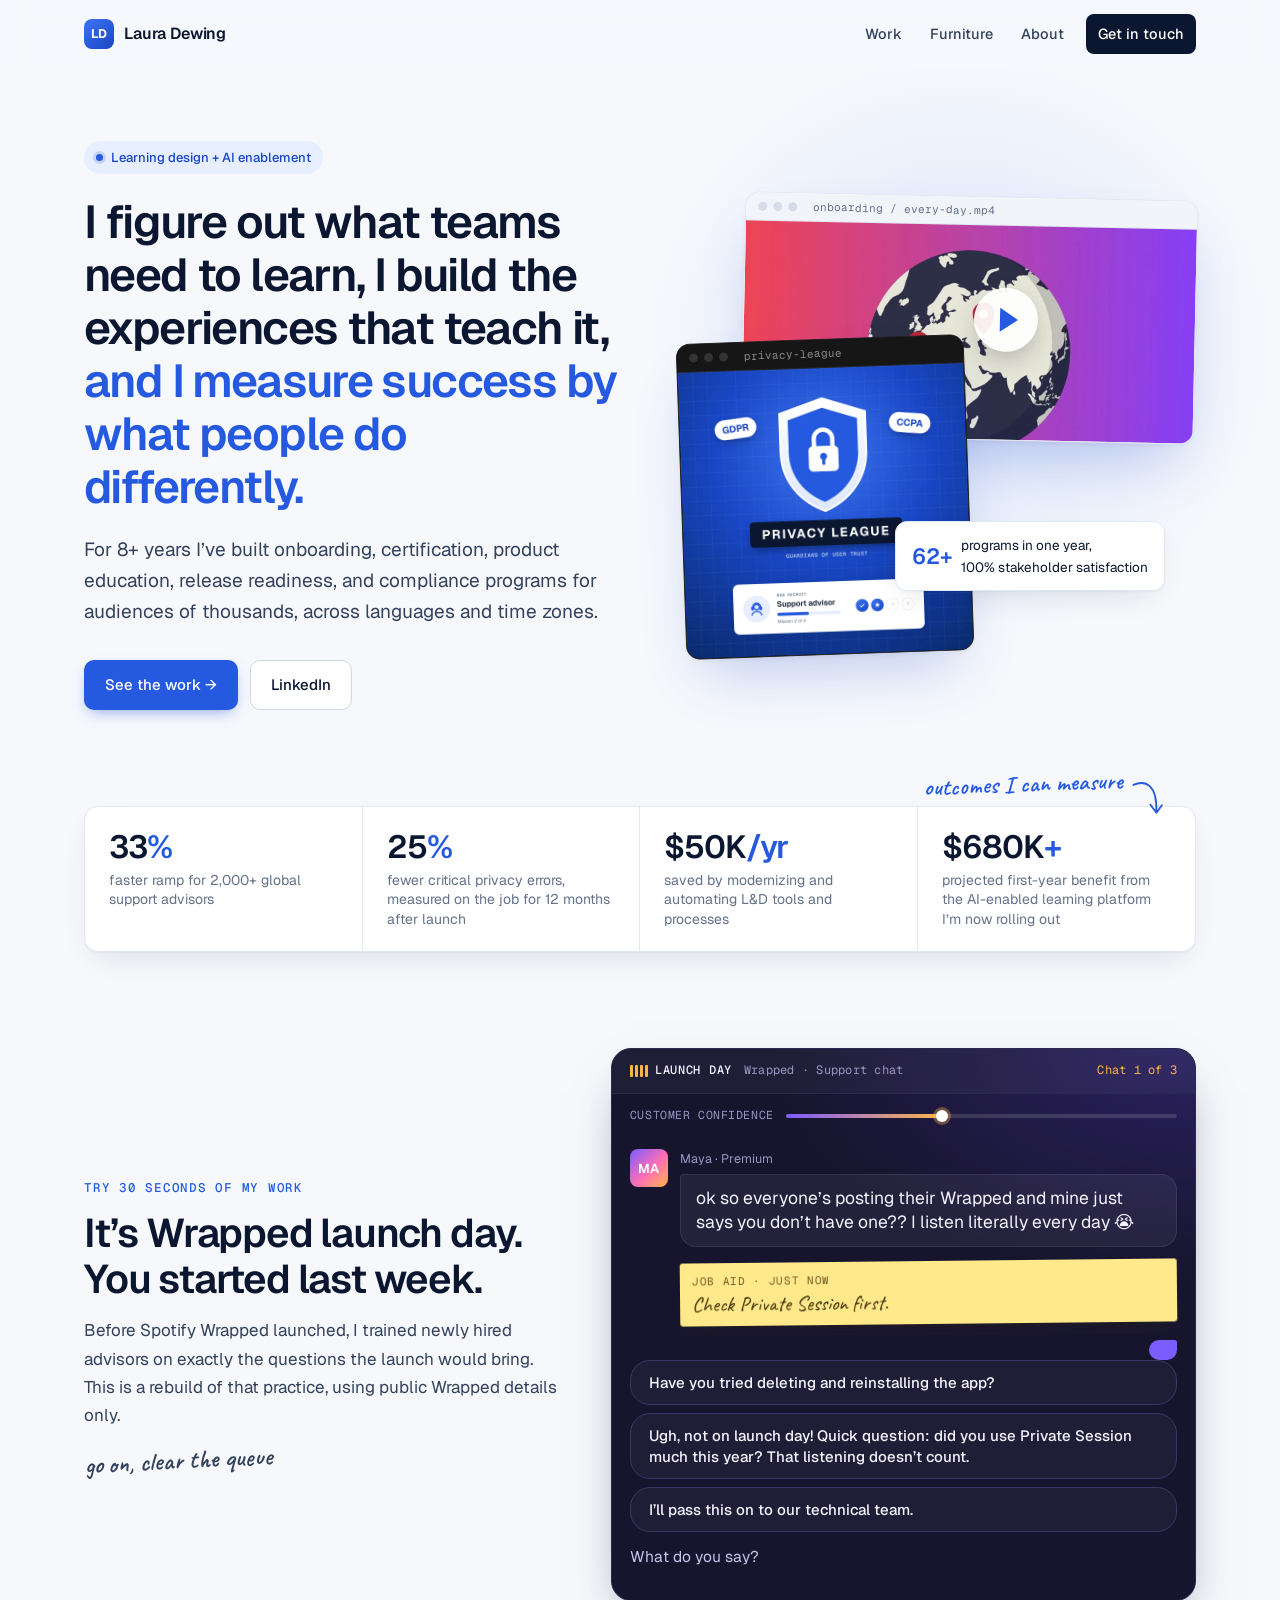
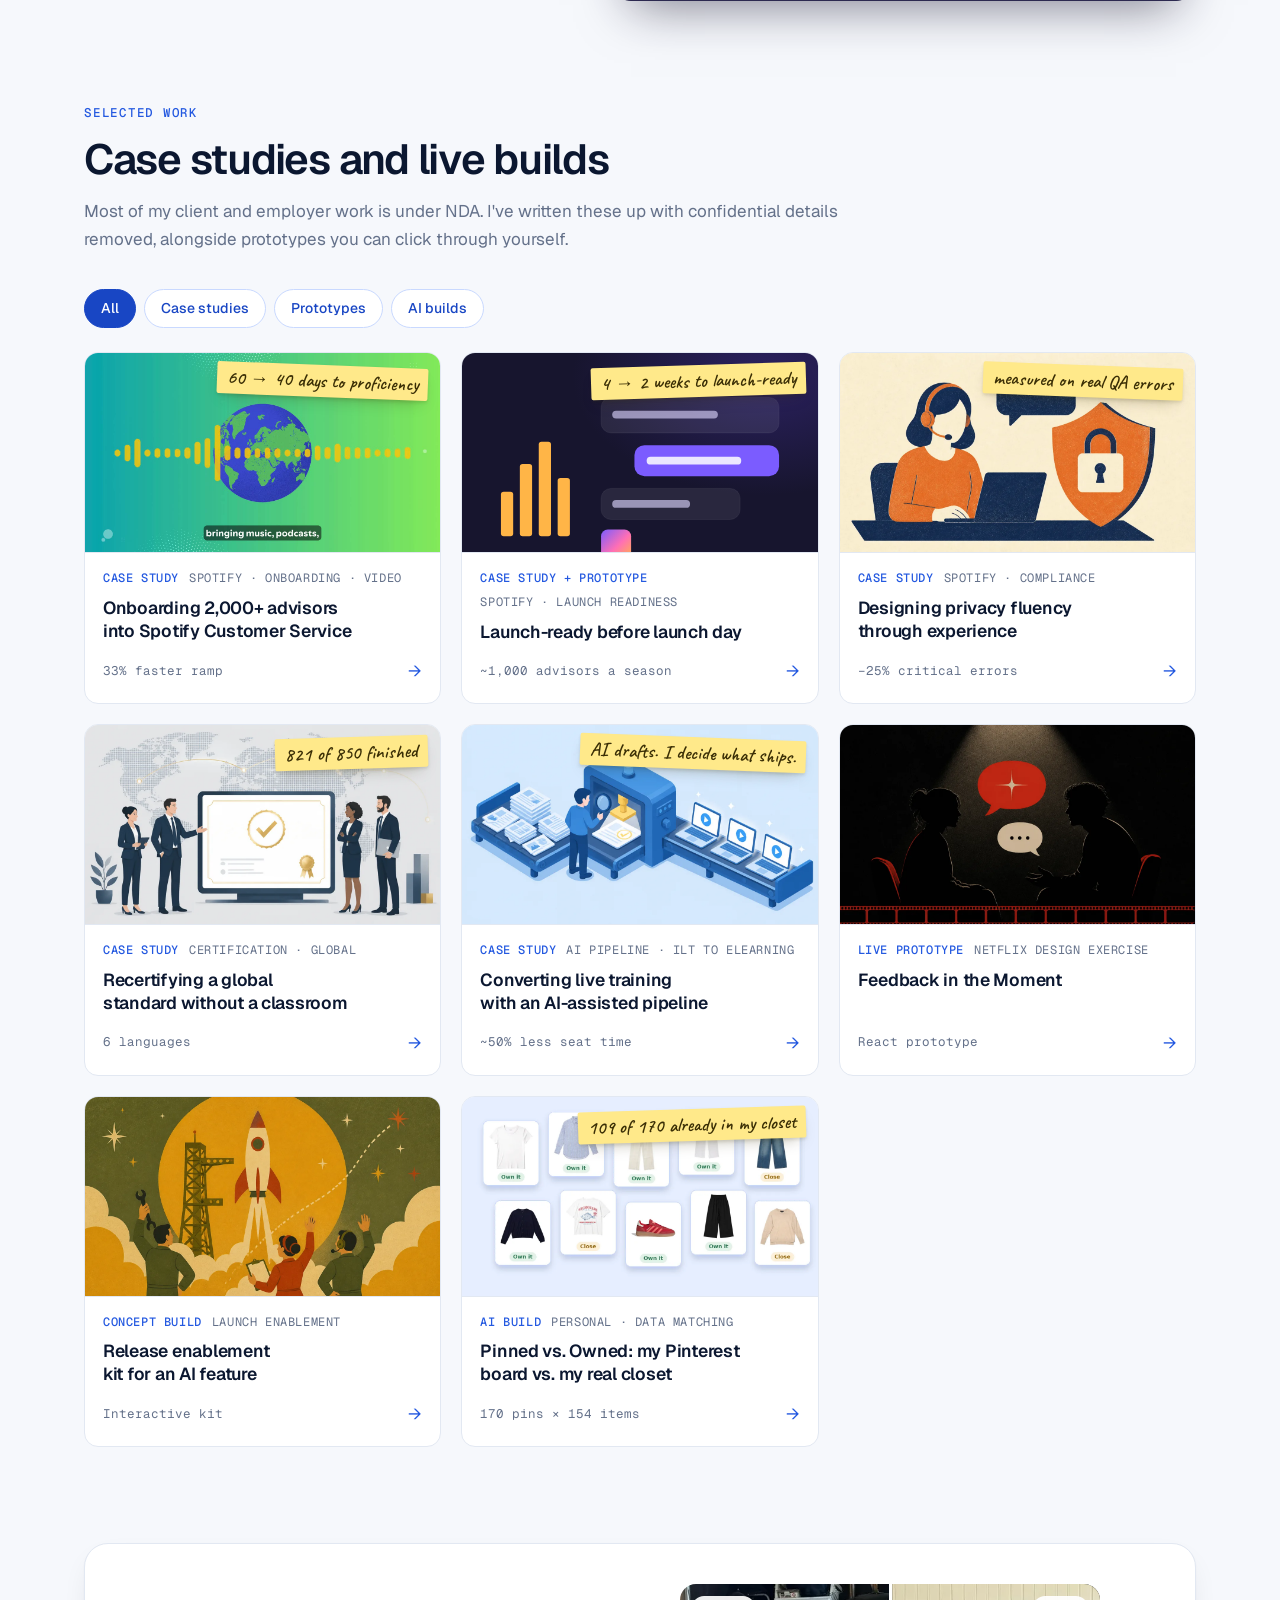
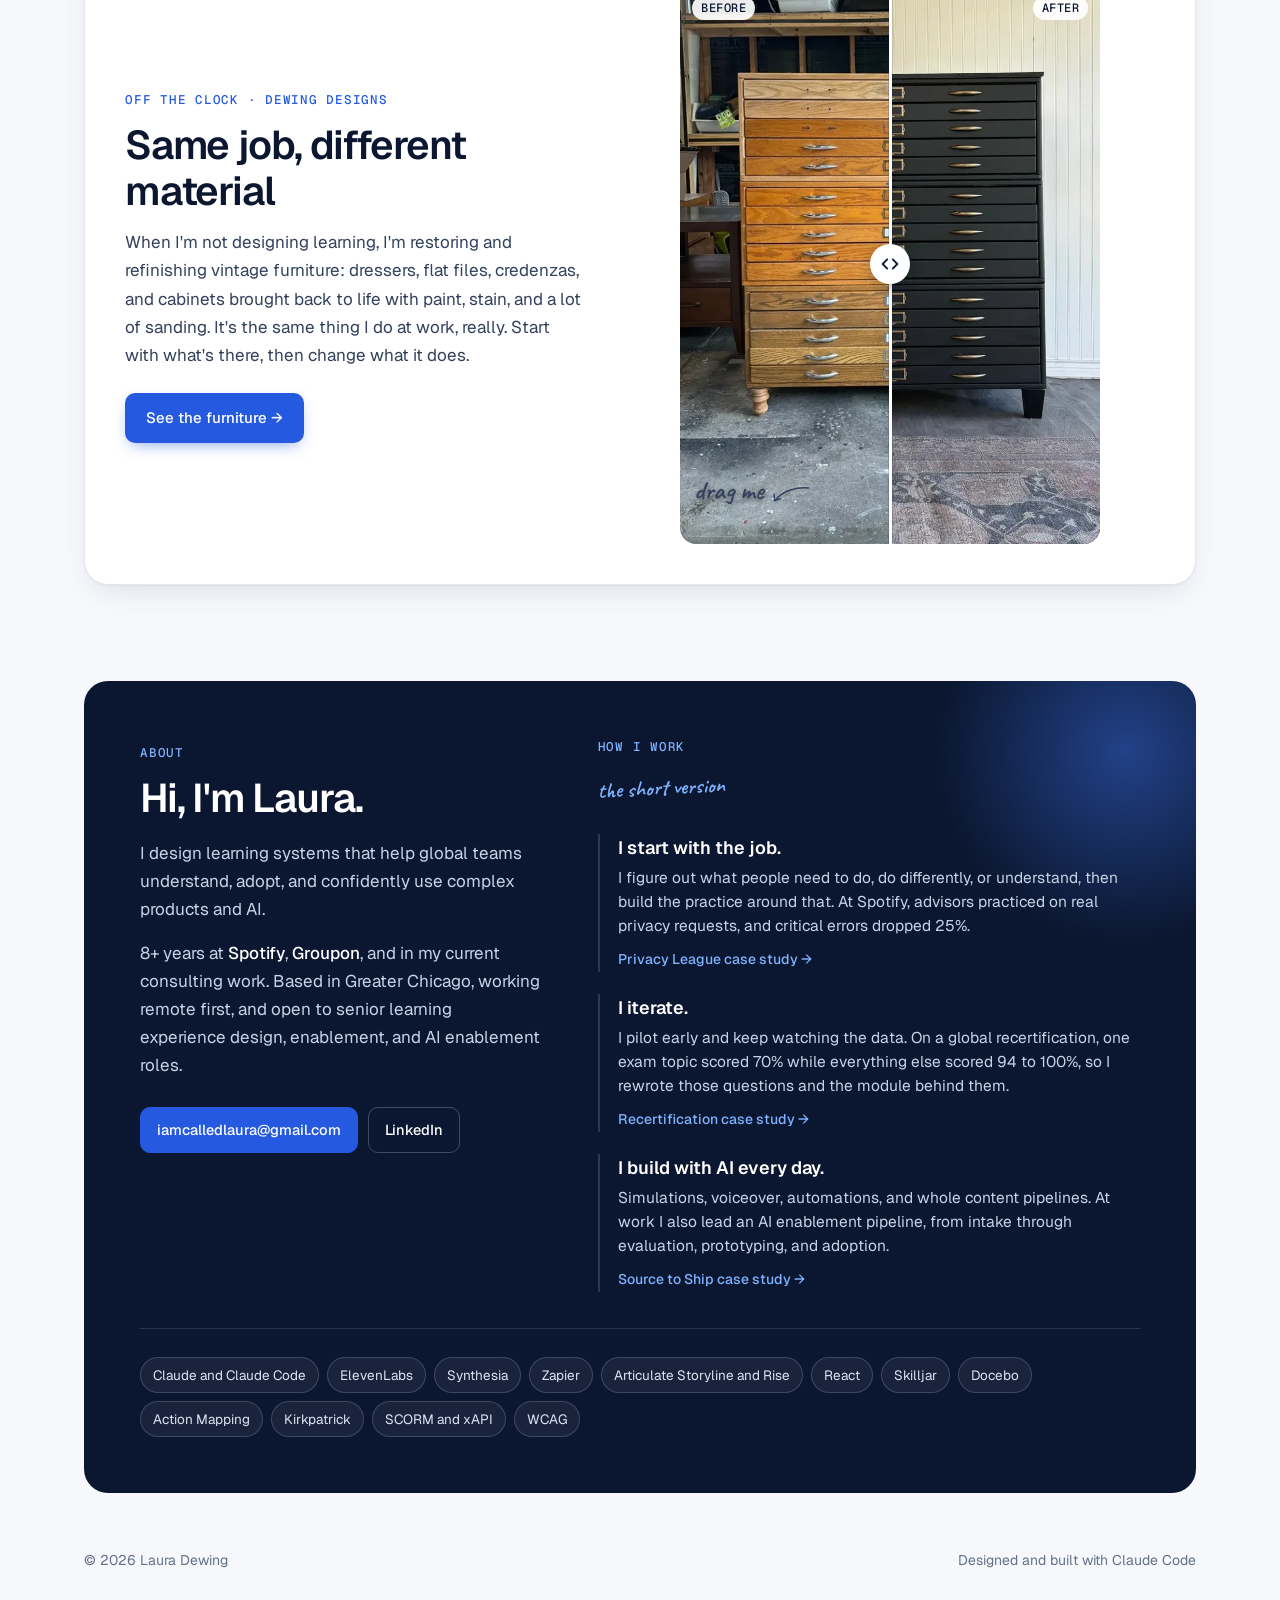
==== commit 536ba18d: "Homepage: merge About and How I work, move furniture up, simplify nav Nav is now Work, Furniture, Ab" ====
--- a/index.html
+++ b/index.html
@@ -22,6 +22,22 @@
 .wfilter button[aria-pressed="true"]{background:var(--blue-700);border-color:var(--blue-700);color:#fff}
 .wg-card.is-filtered{display:none!important}
 </style>
+<style>
+.about-merged{grid-template-columns:1fr 1.35fr;row-gap:36px;align-items:start}
+.about-merged > div{position:relative;z-index:1}
+.about-merged .about-intro h2{margin-bottom:18px}
+.about-merged .how-head{margin-bottom:18px}
+.about-merged .scribble-how{color:var(--sky);font-size:22px}
+.about-how-list{display:grid;gap:22px}
+.ah-row{padding-left:18px;border-left:2px solid rgba(255,255,255,.14)}
+.ah-row p{margin:0 0 6px;font-size:15.5px;line-height:1.55}
+.ah-row p b{display:block;color:#fff;font-weight:600;font-size:18px;margin-bottom:4px}
+.ah-row a{font-size:14px;font-weight:500;color:var(--sky)}
+.ah-row a:hover{color:#fff}
+.about-chips{grid-column:1 / -1;margin-top:0;padding-top:28px;border-top:1px solid rgba(255,255,255,.12)}
+.about-chips span{background:rgba(255,255,255,.06);border-color:rgba(255,255,255,.16);color:#DCE4F3}
+@media (max-width:860px){.about-merged{grid-template-columns:1fr;padding:32px 22px;gap:32px}}
+</style>
 </head>
 <body>
 
@@ -30,10 +46,8 @@
       <a href="index.html" class="brand"><span class="brand-mark">LD</span>Laura Dewing</a>
       <div class="nav-links">
         <a href="#work">Work</a>
-        <a href="#ai-builds">AI builds</a>
-        <a href="#approach">Approach</a>
+        <a href="furniture.html">Furniture</a>
         <a href="#about">About</a>
-        <a href="furniture.html">Furniture</a>
         <a href="mailto:iamcalledlaura@gmail.com" class="nav-cta">Get in touch</a>
       </div>
     </div>
@@ -210,36 +224,6 @@
             <span class="wg-foot"><span class="wl-stat">170 pins &times; 154 items</span><span class="wg-go" aria-hidden="true">&rarr;</span></span>
           </span>
         </a>
-      </div>
-    </div>
-  </section>
-
-
-  <section id="approach" class="section">
-    <div class="container">
-      <div class="how fade-in">
-        <div class="how-head">
-          <span class="eyebrow">Approach</span>
-          <h2>How I work</h2>
-          <p class="scribble scribble-how" aria-hidden="true">the short version</p>
-        </div>
-        <div class="how-list">
-          <div class="how-row">
-            <p><b>I start with the job.</b> I figure out what people need to do, do differently, or understand, then build the practice around that. At Spotify, advisors practiced on real privacy requests, and critical errors dropped 25%.</p>
-            <a href="privacy-fluency.html">Privacy League case study &rarr;</a>
-          </div>
-          <div class="how-row">
-            <p><b>I iterate.</b> I pilot early and keep watching the data. On a global recertification, one exam topic scored 70% while everything else scored 94 to 100%, so I rewrote those questions and the module behind them.</p>
-            <a href="global-recertification.html">Recertification case study &rarr;</a>
-          </div>
-          <div class="how-row">
-            <p><b>I build with AI every day.</b> Simulations, voiceover, automations, and whole content pipelines. Converting live courses to eLearning with an AI-assisted pipeline cut seat time by about half.</p>
-            <a href="source-to-ship.html">Source to Ship case study &rarr;</a>
-          </div>
-          </div>
-        <div class="toolrow how-chips">
-          <span>Claude and Claude Code</span><span>ElevenLabs</span><span>Synthesia</span><span>Zapier</span><span>Articulate Storyline and Rise</span><span>React</span><span>Skilljar</span><span>Docebo</span><span>Action Mapping</span><span>Kirkpatrick</span><span>SCORM and xAPI</span><span>WCAG</span>
-        </div>
       </div>
     </div>
   </section>
@@ -269,24 +253,47 @@
 
   <section id="about" class="section">
     <div class="container">
-      <div class="about fade-in">
-        <div>
+      <div class="about about-merged fade-in">
+        <div class="about-intro">
           <span class="eyebrow">About</span>
           <h2>Hi, I'm Laura.</h2>
-        </div>
-        <div>
           <p>I design learning systems that help global teams understand, adopt, and confidently use complex products and AI.</p>
-          <p>For 8+ years I've built onboarding, certification, product education, release readiness, and compliance programs for audiences of thousands, across languages and time zones at <strong>Spotify</strong>, <strong>Groupon</strong>, and in my current consulting work. I care about what people do differently after learning, so I measure my work in ramp time, error rates, cost, and real performance.</p>
-          <p>I'm a builder. Alongside learning design, I lead an AI enablement pipeline, taking ideas from intake through evaluation, prototyping, and adoption.</p>
-          <p>Based in Greater Chicago, working remote first, and open to senior learning experience design, enablement, and AI enablement roles.</p>
+          <p>8+ years at <strong>Spotify</strong>, <strong>Groupon</strong>, and in my current consulting work. Based in Greater Chicago, working remote first, and open to senior learning experience design, enablement, and AI enablement roles.</p>
           <div class="about-links">
             <a href="mailto:iamcalledlaura@gmail.com" class="primary">iamcalledlaura@gmail.com</a>
             <a href="https://www.linkedin.com/in/lauradewing" target="_blank" rel="noopener">LinkedIn</a>
           </div>
         </div>
-      </div>
-    </div>
-  </section>
+        <div class="about-how" id="approach">
+          <div class="how-head">
+            <span class="eyebrow">How I work</span>
+            <p class="scribble scribble-how" aria-hidden="true">the short version</p>
+          </div>
+          <div class="about-how-list">
+            <div class="ah-row">
+              <p><b>I start with the job.</b> I figure out what people need to do, do differently, or understand, then build the practice around that. At Spotify, advisors practiced on real privacy requests, and critical errors dropped 25%.</p>
+              <a href="privacy-fluency.html">Privacy League case study &rarr;</a>
+            </div>
+            <div class="ah-row">
+              <p><b>I iterate.</b> I pilot early and keep watching the data. On a global recertification, one exam topic scored 70% while everything else scored 94 to 100%, so I rewrote those questions and the module behind them.</p>
+              <a href="global-recertification.html">Recertification case study &rarr;</a>
+            </div>
+            <div class="ah-row">
+              <p><b>I build with AI every day.</b> Simulations, voiceover, automations, and whole content pipelines. At work I also lead an AI enablement pipeline, from intake through evaluation, prototyping, and adoption.</p>
+              <a href="source-to-ship.html">Source to Ship case study &rarr;</a>
+            </div>
+          </div>
+        </div>
+        <div class="toolrow about-chips">
+          <span>Claude and Claude Code</span><span>ElevenLabs</span><span>Synthesia</span><span>Zapier</span><span>Articulate Storyline and Rise</span><span>React</span><span>Skilljar</span><span>Docebo</span><span>Action Mapping</span><span>Kirkpatrick</span><span>SCORM and xAPI</span><span>WCAG</span>
+        </div>
+      </div>
+    </div>
+  </section>
+
+
+
+
 
   <footer class="footer">
     <div class="container">
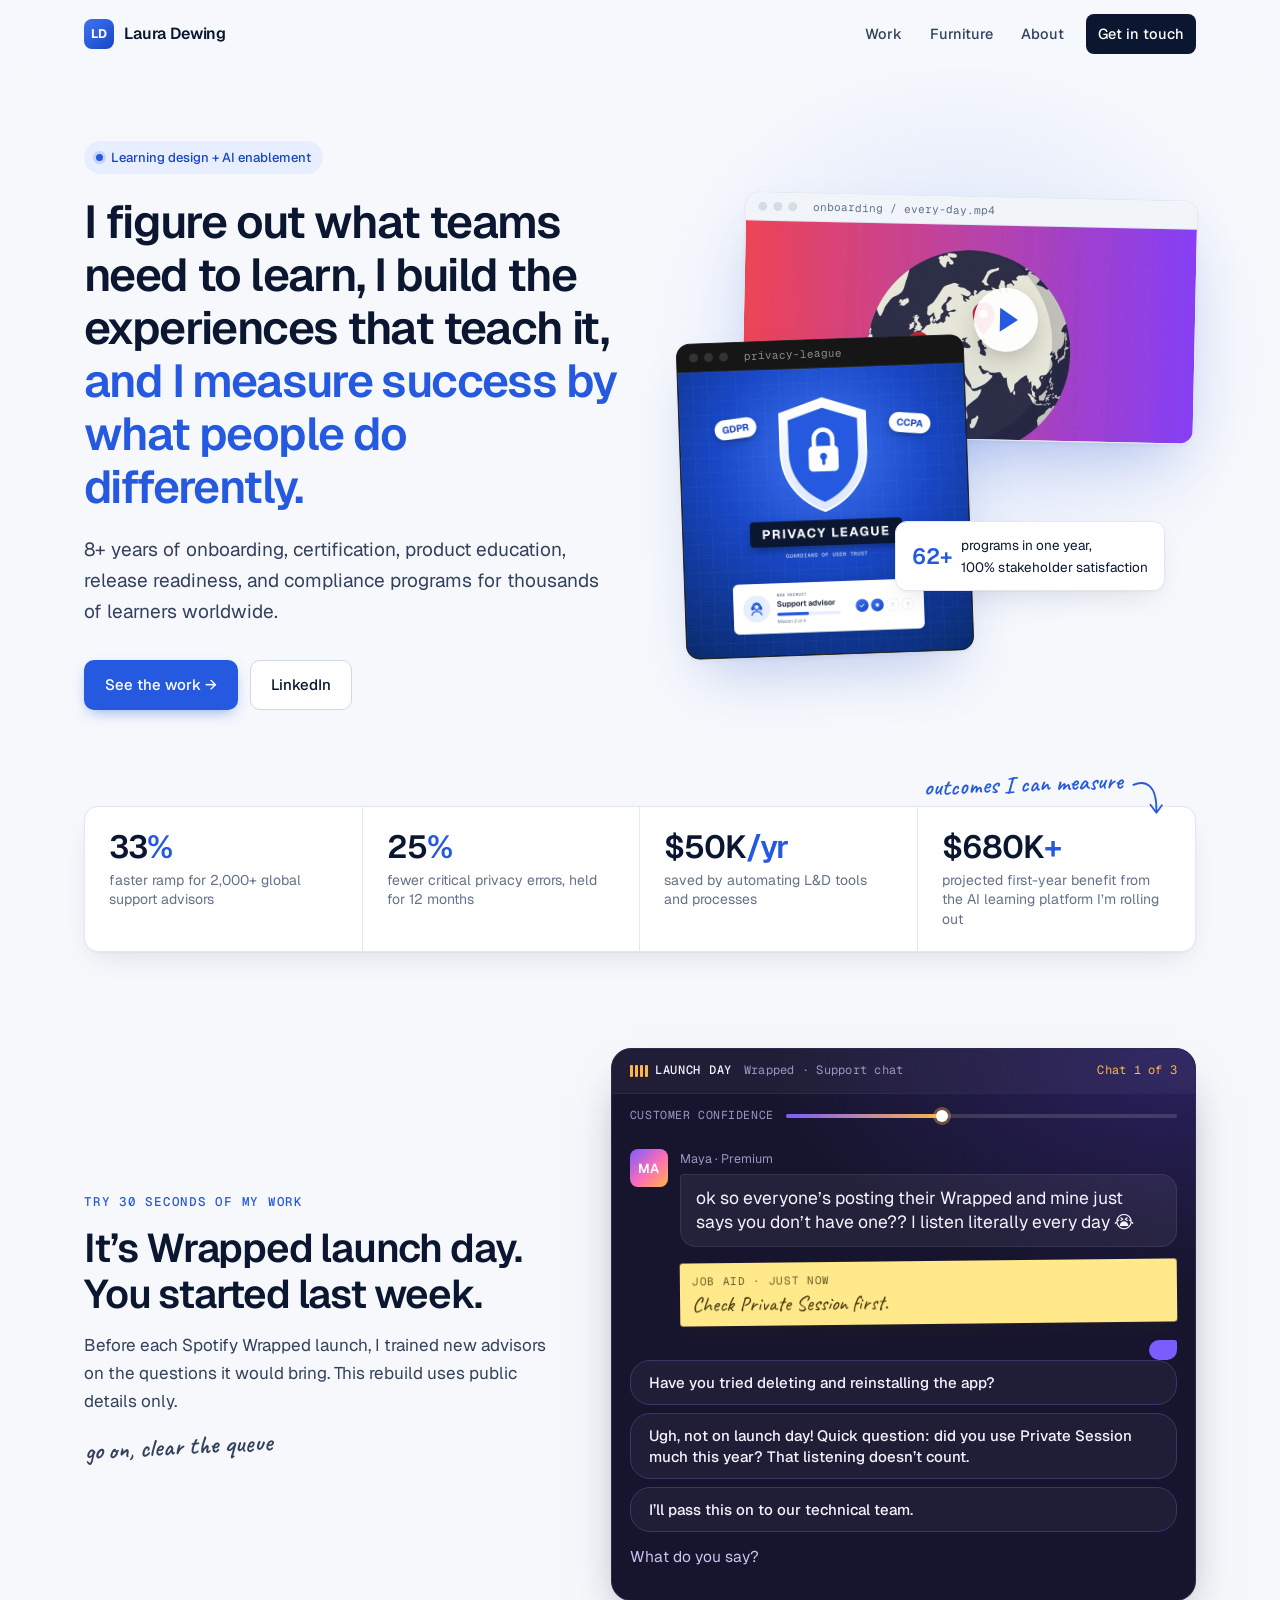
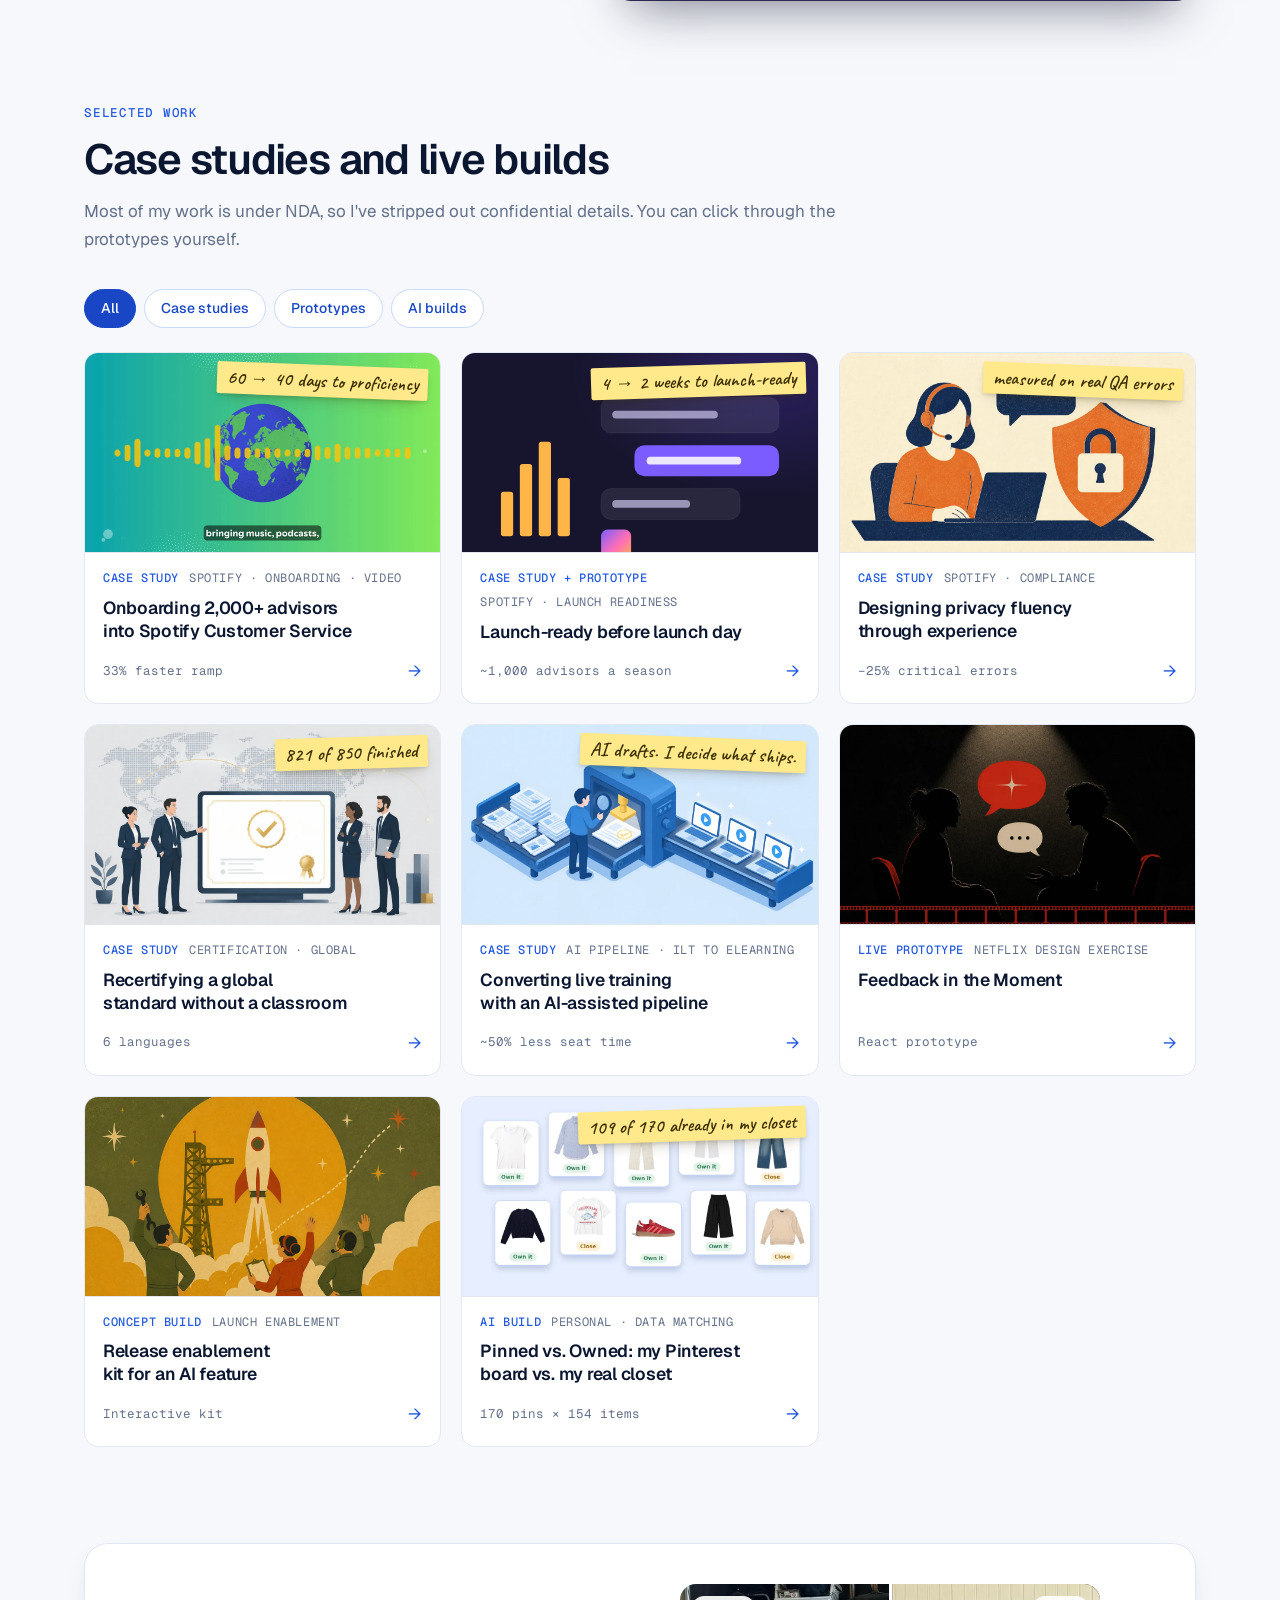
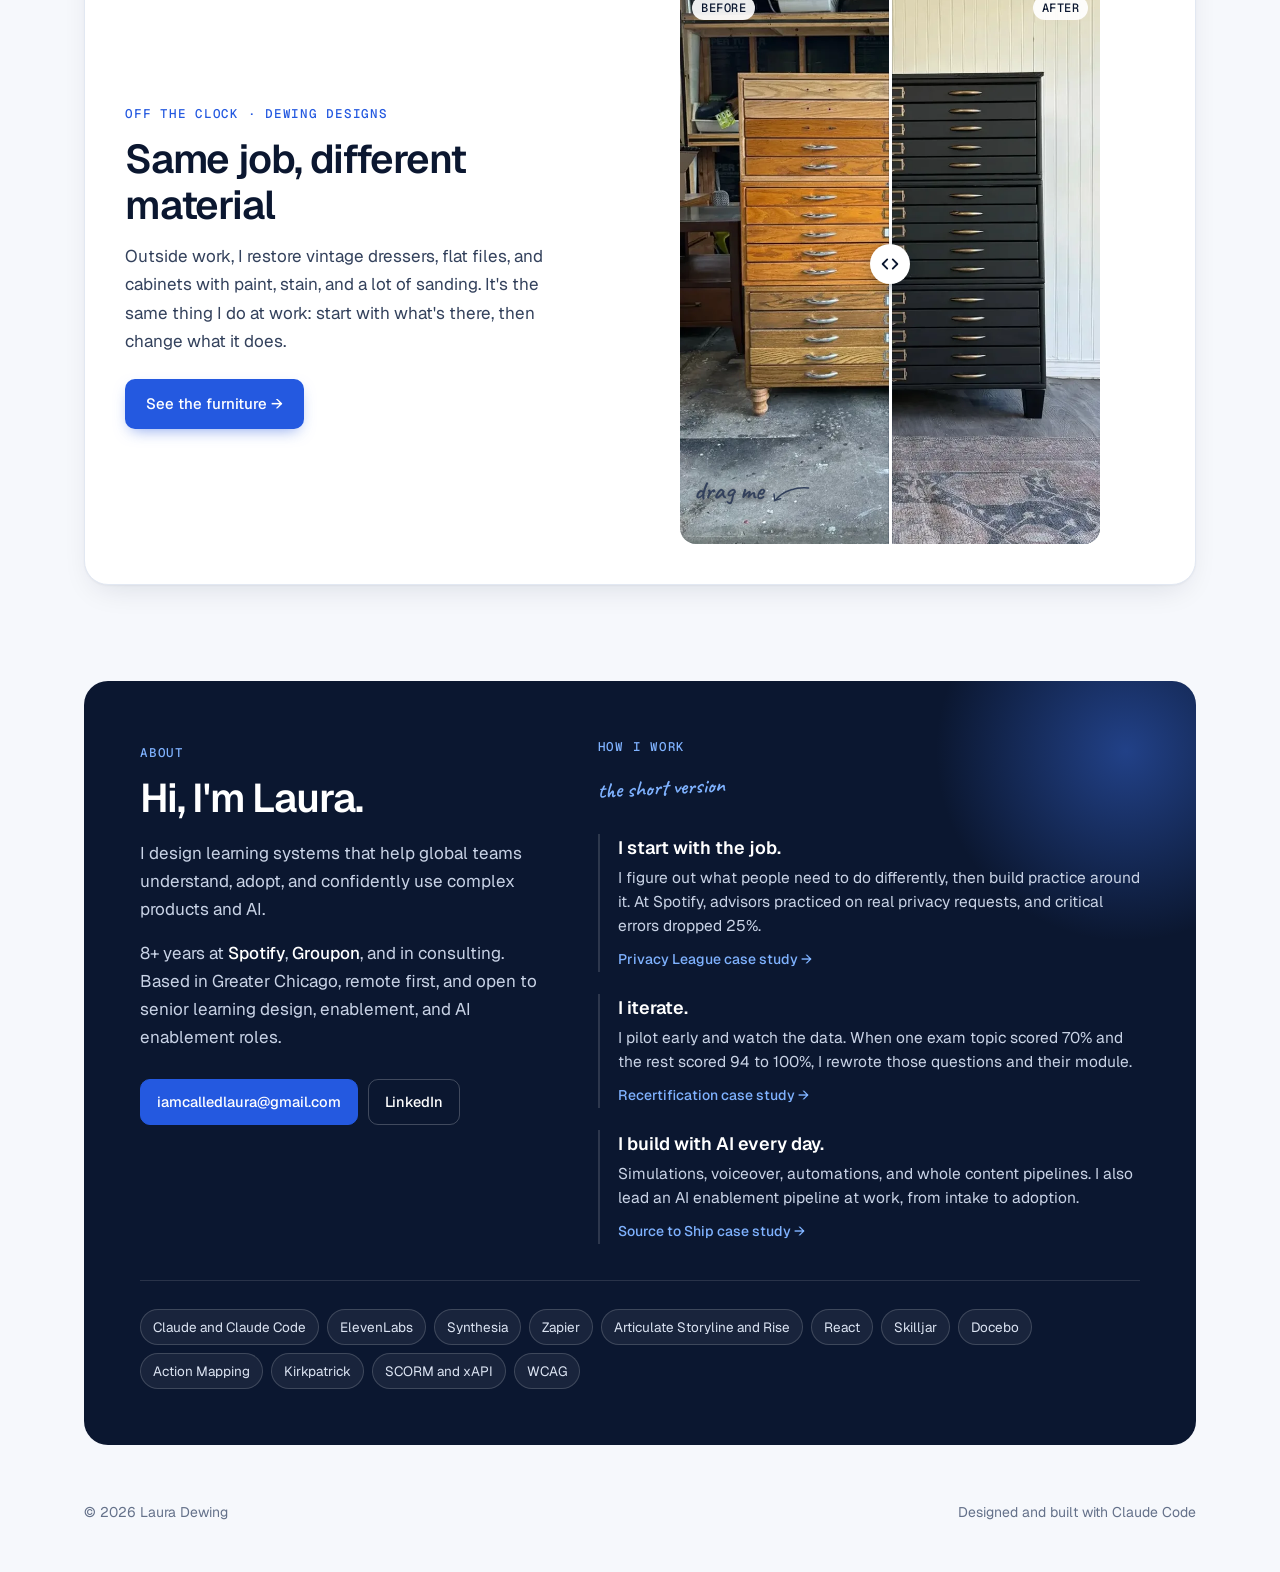
==== commit 5aa54b71: "Tightening pass: fewer words across all pages; remove 'unlock' Co-Authored-By: Claude Opus 5.5 <nore" ====
--- a/index.html
+++ b/index.html
@@ -58,7 +58,7 @@
       <div class="fade-in">
         <span class="chip"><span class="dot"></span>Learning design + AI enablement</span>
         <h1>I figure out what teams need to learn, I build the experiences that teach it, <span class="hl">and I measure success by what people do differently.</span></h1>
-        <p class="hero-sub">For 8+ years I&rsquo;ve built onboarding, certification, product education, release readiness, and compliance programs for audiences of thousands, across languages and time zones.</p>
+        <p class="hero-sub">8+ years of onboarding, certification, product education, release readiness, and compliance programs for thousands of learners worldwide.</p>
         <div class="hero-actions">
           <a href="#work" class="btn btn-primary">See the work &rarr;</a>
           <a href="https://www.linkedin.com/in/lauradewing" target="_blank" rel="noopener" class="btn btn-ghost">LinkedIn</a>
@@ -82,9 +82,9 @@
     <p class="scribble scribble-metrics" aria-hidden="true">outcomes I can measure <svg class="arrow-down" viewBox="0 0 44 48" width="36" height="40"><path d="M3 9 C 18 3, 32 10, 30 42 M23 34 L30 44 L37 35" fill="none" stroke="currentColor" stroke-width="2.2" stroke-linecap="round" stroke-linejoin="round"/></svg></p>
     <div class="metrics">
       <div class="metric"><b>33<em>%</em></b><span>faster ramp for 2,000+ global support advisors</span></div>
-      <div class="metric"><b>25<em>%</em></b><span>fewer critical privacy errors, measured on the job for 12 months after launch</span></div>
-      <div class="metric"><b>$50K<em>/yr</em></b><span>saved by modernizing and automating L&amp;D tools and processes</span></div>
-      <div class="metric"><b>$680K<em>+</em></b><span>projected first-year benefit from the AI-enabled learning platform I&rsquo;m now rolling out</span></div>
+      <div class="metric"><b>25<em>%</em></b><span>fewer critical privacy errors, held for 12 months</span></div>
+      <div class="metric"><b>$50K<em>/yr</em></b><span>saved by automating L&amp;D tools and processes</span></div>
+      <div class="metric"><b>$680K<em>+</em></b><span>projected first-year benefit from the AI learning platform I&rsquo;m rolling out</span></div>
     </div>
   </section>
 
@@ -94,7 +94,7 @@
         <div class="try-intro">
           <span class="eyebrow">Try 30 seconds of my work</span>
           <h2>It&rsquo;s Wrapped launch day. You started last week.</h2>
-          <p>Before Spotify Wrapped launched, I trained newly hired advisors on exactly the questions the launch would bring. This is a rebuild of that practice, using public Wrapped details only.</p>
+          <p>Before each Spotify Wrapped launch, I trained new advisors on the questions it would bring. This rebuild uses public details only.</p>
           <p class="scribble scribble-try" aria-hidden="true">go on, clear the queue</p>
         </div>
         <div class="try-card sim sim-music" id="sim">
@@ -125,7 +125,7 @@
           <div class="sim-end" id="simEnd" hidden>
             <span class="sim-end-k">Shift outcome</span>
             <p class="sim-end-result" id="simResult"></p>
-            <p class="sim-end-note">Same playbook for any seasonal surge: new hires, a fixed launch date, and a predictable spike in a few questions. Train those first.</p>
+            <p class="sim-end-note">Same playbook for any seasonal surge: new hires, a fixed date, and a spike in a few predictable questions. Train those first.</p>
           </div>
           <div class="try-actions">
             <button type="button" class="btn btn-primary" id="simNext" hidden>Next chat &rarr;</button>
@@ -143,7 +143,7 @@
         <div>
           <span class="eyebrow">Selected work</span>
           <h2>Case studies and live builds</h2>
-          <p class="section-note">Most of my client and employer work is under NDA. I've written these up with confidential details removed, alongside prototypes you can click through yourself.</p>
+          <p class="section-note">Most of my work is under NDA, so I've stripped out confidential details. You can click through the prototypes yourself.</p>
         </div>
       </div>
 
@@ -234,7 +234,7 @@
         <div class="otc-text">
           <span class="eyebrow">Off the clock &middot; Dewing Designs</span>
           <h2>Same job, different material</h2>
-          <p>When I'm not designing learning, I'm restoring and refinishing vintage furniture: dressers, flat files, credenzas, and cabinets brought back to life with paint, stain, and a lot of sanding. It's the same thing I do at work, really. Start with what's there, then change what it does.</p>
+          <p>Outside work, I restore vintage dressers, flat files, and cabinets with paint, stain, and a lot of sanding. It's the same thing I do at work: start with what's there, then change what it does.</p>
           <a href="furniture.html" class="btn btn-primary">See the furniture &rarr;</a>
         </div>
         <figure class="ba" id="ba" style="--pos:50%">
@@ -258,7 +258,7 @@
           <span class="eyebrow">About</span>
           <h2>Hi, I'm Laura.</h2>
           <p>I design learning systems that help global teams understand, adopt, and confidently use complex products and AI.</p>
-          <p>8+ years at <strong>Spotify</strong>, <strong>Groupon</strong>, and in my current consulting work. Based in Greater Chicago, working remote first, and open to senior learning experience design, enablement, and AI enablement roles.</p>
+          <p>8+ years at <strong>Spotify</strong>, <strong>Groupon</strong>, and in consulting. Based in Greater Chicago, remote first, and open to senior learning design, enablement, and AI enablement roles.</p>
           <div class="about-links">
             <a href="mailto:iamcalledlaura@gmail.com" class="primary">iamcalledlaura@gmail.com</a>
             <a href="https://www.linkedin.com/in/lauradewing" target="_blank" rel="noopener">LinkedIn</a>
@@ -271,15 +271,15 @@
           </div>
           <div class="about-how-list">
             <div class="ah-row">
-              <p><b>I start with the job.</b> I figure out what people need to do, do differently, or understand, then build the practice around that. At Spotify, advisors practiced on real privacy requests, and critical errors dropped 25%.</p>
+              <p><b>I start with the job.</b> I figure out what people need to do differently, then build practice around it. At Spotify, advisors practiced on real privacy requests, and critical errors dropped 25%.</p>
               <a href="privacy-fluency.html">Privacy League case study &rarr;</a>
             </div>
             <div class="ah-row">
-              <p><b>I iterate.</b> I pilot early and keep watching the data. On a global recertification, one exam topic scored 70% while everything else scored 94 to 100%, so I rewrote those questions and the module behind them.</p>
+              <p><b>I iterate.</b> I pilot early and watch the data. When one exam topic scored 70% and the rest scored 94 to 100%, I rewrote those questions and their module.</p>
               <a href="global-recertification.html">Recertification case study &rarr;</a>
             </div>
             <div class="ah-row">
-              <p><b>I build with AI every day.</b> Simulations, voiceover, automations, and whole content pipelines. At work I also lead an AI enablement pipeline, from intake through evaluation, prototyping, and adoption.</p>
+              <p><b>I build with AI every day.</b> Simulations, voiceover, automations, and whole content pipelines. I also lead an AI enablement pipeline at work, from intake to adoption.</p>
               <a href="source-to-ship.html">Source to Ship case study &rarr;</a>
             </div>
           </div>
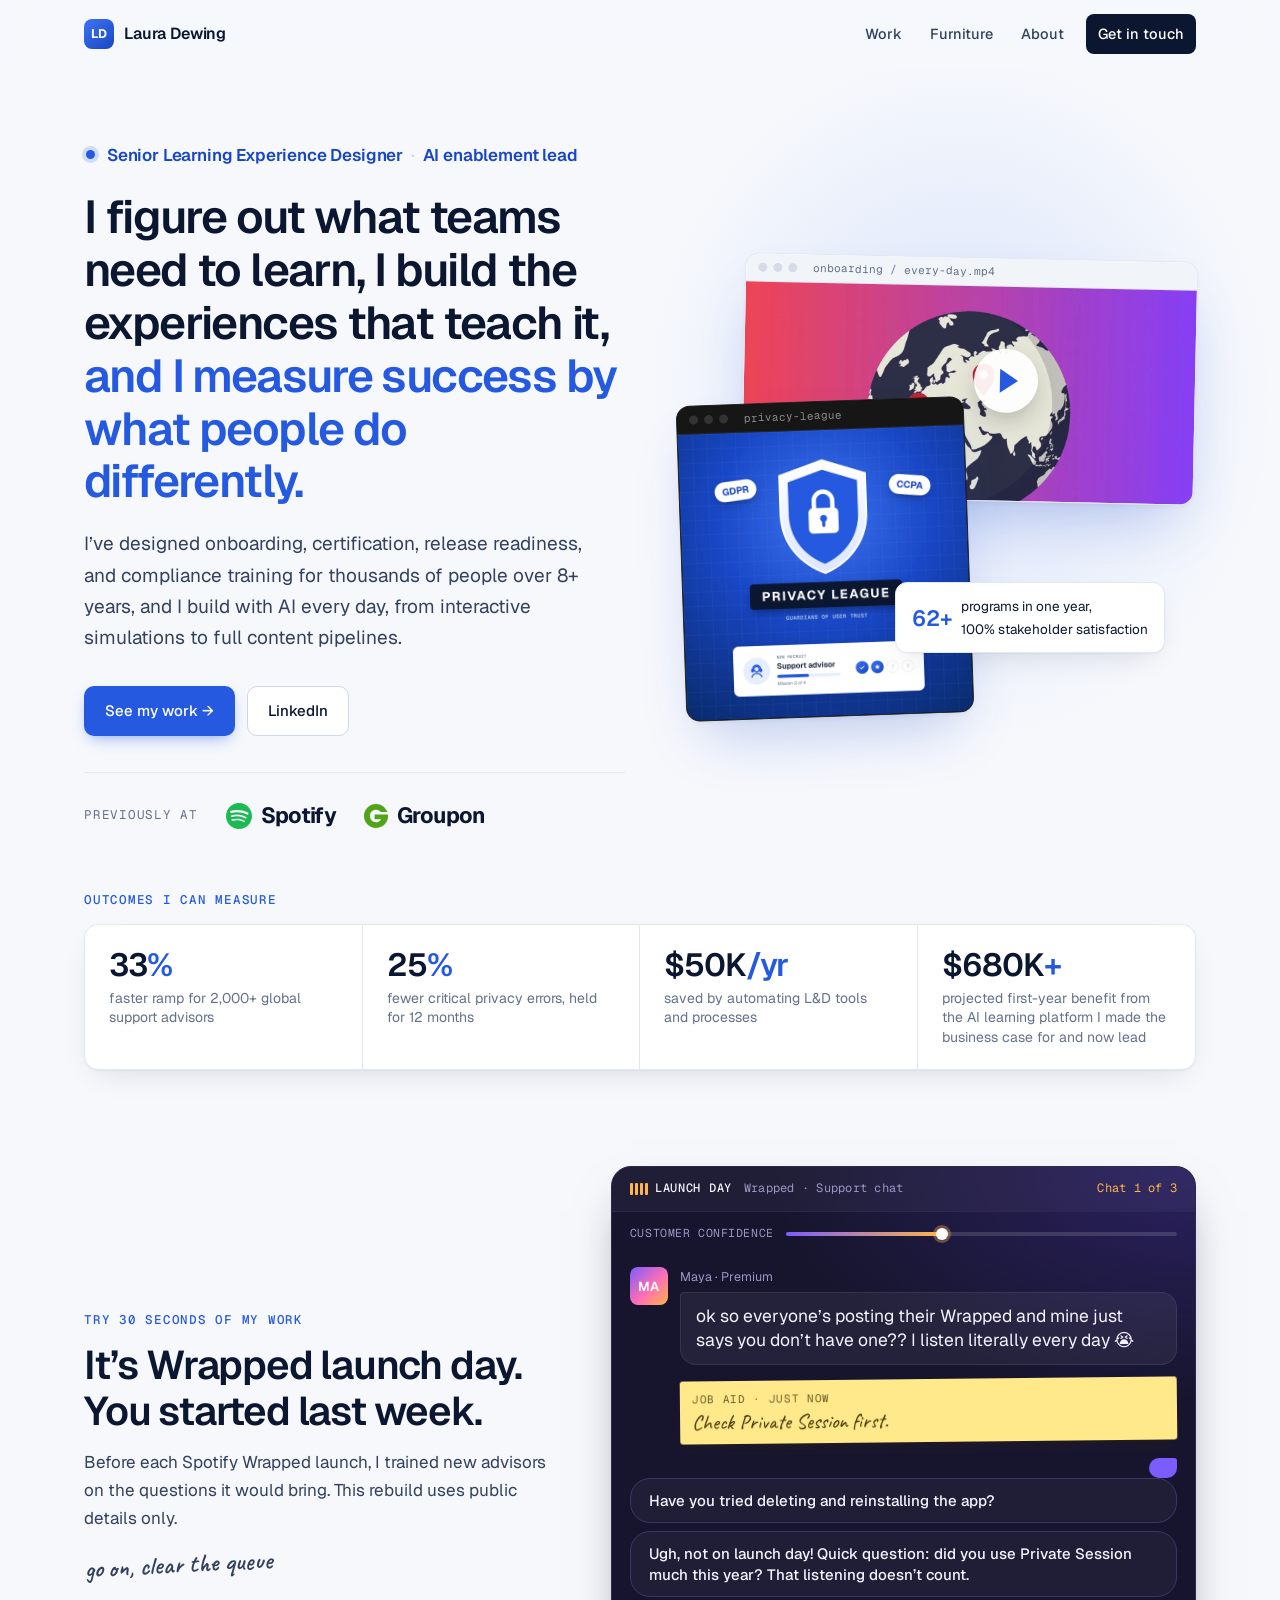
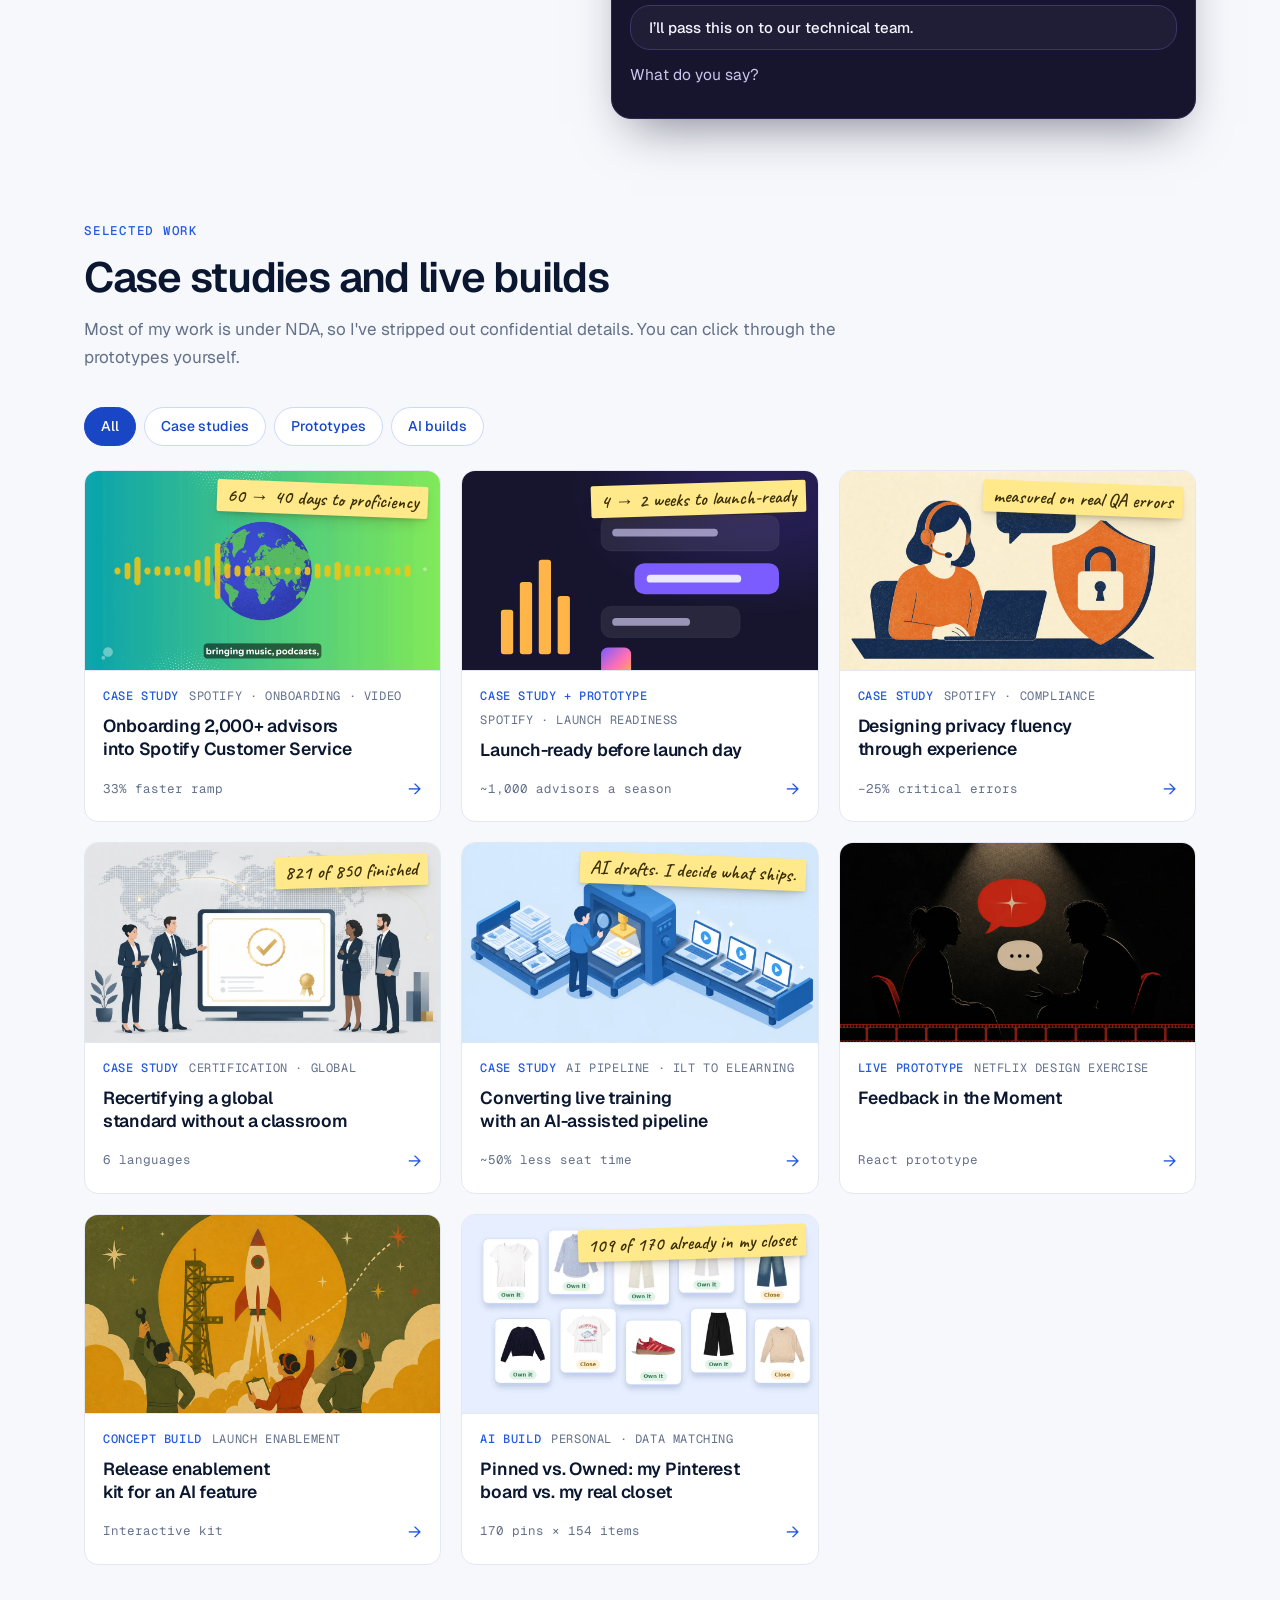
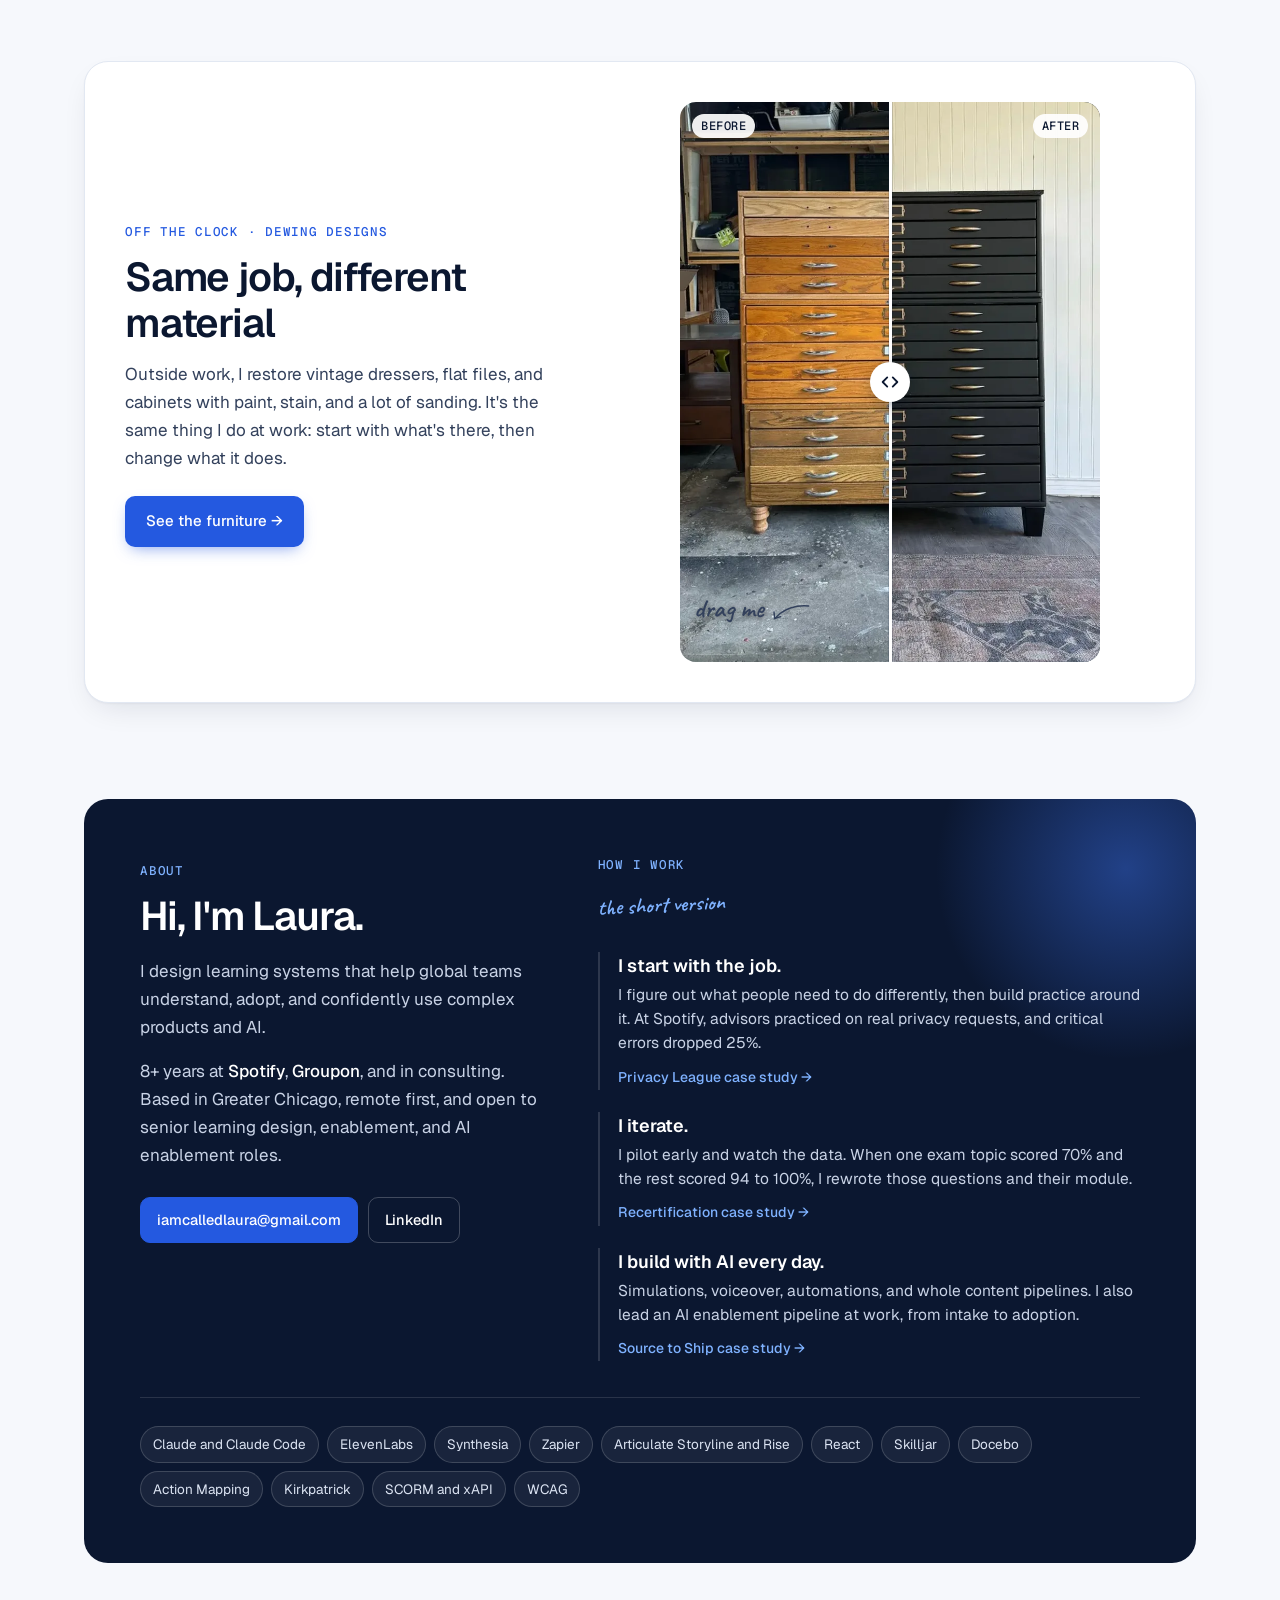
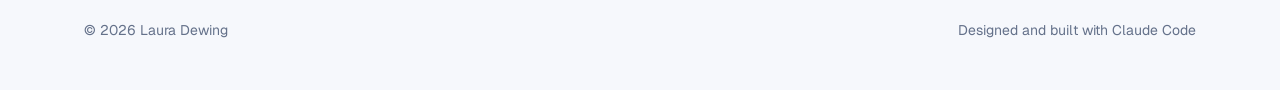
==== commit 38ea79d7: "Homepage: bigger role line, stronger subhead, See my work, Spotify/Groupon logos, outcomes label, $6" ====
--- a/index.html
+++ b/index.html
@@ -38,6 +38,20 @@
 .about-chips span{background:rgba(255,255,255,.06);border-color:rgba(255,255,255,.16);color:#DCE4F3}
 @media (max-width:860px){.about-merged{grid-template-columns:1fr;padding:32px 22px;gap:32px}}
 </style>
+<style>
+.hero-role{display:block;font-size:17px;font-weight:600;color:var(--blue-700);letter-spacing:-.01em;margin:0}
+.hero-role .dot{display:inline-block;vertical-align:middle;margin:-3px 12px 0 2px;width:9px;height:9px;border-radius:50%;background:var(--blue-600);box-shadow:0 0 0 4px rgba(36,89,224,.18);flex:none}
+.hero-role .sep{color:var(--blue-200);margin:0 4px}
+.prev-at{display:flex;align-items:center;flex-wrap:wrap;gap:14px 28px;margin-top:36px;padding-top:24px;border-top:1px solid var(--line)}
+.prev-label{font-family:var(--mono);font-size:12.5px;letter-spacing:.06em;text-transform:uppercase;color:var(--muted)}
+.prev-logo{display:inline-flex;align-items:center;gap:9px;color:var(--ink)}
+.prev-logo b{font-size:22px;font-weight:700;letter-spacing:-.03em}
+.prev-spotify svg{fill:#1DB954}
+.prev-groupon svg{fill:#53A318}
+.hero-role .nw{white-space:nowrap}
+@media (max-width:600px){.prev-at{gap:12px 24px}.prev-label{flex-basis:100%}.prev-logo b{font-size:19px}.hero-role{font-size:15.5px}.hero-role .sep{display:none}.hero-role .nw+.sep+.nw{display:block;padding-left:23px}}
+.metrics-label{text-align:left;margin:0 0 14px}
+</style>
 </head>
 <body>
 
@@ -56,12 +70,17 @@
   <header class="hero">
     <div class="container hero-grid">
       <div class="fade-in">
-        <span class="chip"><span class="dot"></span>Learning design + AI enablement</span>
+        <p class="hero-role"><span class="dot"></span><span class="nw">Senior Learning Experience Designer</span> <span class="sep">&middot;</span> <span class="nw">AI enablement lead</span></p>
         <h1>I figure out what teams need to learn, I build the experiences that teach it, <span class="hl">and I measure success by what people do differently.</span></h1>
-        <p class="hero-sub">8+ years of onboarding, certification, product education, release readiness, and compliance programs for thousands of learners worldwide.</p>
+        <p class="hero-sub">I&rsquo;ve designed onboarding, certification, release readiness, and compliance training for thousands of people over 8+ years, and I build with AI every day, from interactive simulations to full content pipelines.</p>
         <div class="hero-actions">
-          <a href="#work" class="btn btn-primary">See the work &rarr;</a>
+          <a href="#work" class="btn btn-primary">See my work &rarr;</a>
           <a href="https://www.linkedin.com/in/lauradewing" target="_blank" rel="noopener" class="btn btn-ghost">LinkedIn</a>
+        </div>
+        <div class="prev-at" aria-label="Previously at Spotify and Groupon">
+          <span class="prev-label">Previously at</span>
+          <span class="prev-logo prev-spotify"><svg aria-hidden="true" width="26" height="26" viewBox="0 0 24 24" xmlns="http://www.w3.org/2000/svg"><path d="M12 0C5.4 0 0 5.4 0 12s5.4 12 12 12 12-5.4 12-12S18.66 0 12 0zm5.521 17.34c-.24.359-.66.48-1.021.24-2.82-1.74-6.36-2.101-10.561-1.141-.418.122-.779-.179-.899-.539-.12-.421.18-.78.54-.9 4.56-1.021 8.52-.6 11.64 1.32.42.18.479.659.301 1.02zm1.44-3.3c-.301.42-.841.6-1.262.3-3.239-1.98-8.159-2.58-11.939-1.38-.479.12-1.02-.12-1.14-.6-.12-.48.12-1.021.6-1.141C9.6 9.9 15 10.561 18.72 12.84c.361.181.54.78.241 1.2zm.12-3.36C15.24 8.4 8.82 8.16 5.16 9.301c-.6.179-1.2-.181-1.38-.721-.18-.601.18-1.2.72-1.381 4.26-1.26 11.28-1.02 15.721 1.621.539.3.719 1.02.419 1.56-.299.421-1.02.599-1.559.3z"/></svg><b>Spotify</b></span>
+          <span class="prev-logo prev-groupon"><svg aria-hidden="true" width="24" height="24" viewBox="0 0 24 24" xmlns="http://www.w3.org/2000/svg"><path d="M3.316 20.334C5.618 22.736 8.554 24 12.012 24c3.988 0 7.739-1.95 9.978-5.163 1.353-1.95 2.01-4.158 2.01-6.755 0-.484-.032-1.006-.063-1.529H10.595v4.61h6.687c-1.155 2.012-3.094 3.12-5.27 3.12-3.229 0-6.125-2.824-6.125-6.497 0-3.315 2.699-6.069 6.125-6.069 1.844 0 3.355.749 4.811 2.239h6.52C21.468 3.019 17.084 0 12.083 0c-3.323 0-6.22 1.17-8.53 3.409C1.25 5.647 0 8.572 0 11.754c-.008 3.417 1.108 6.271 3.316 8.58z"/></svg><b>Groupon</b></span>
         </div>
       </div>
       <div class="stack fade-in">
@@ -79,12 +98,12 @@
   </header>
 
   <section class="container fade-in metrics-wrap" aria-label="Results">
-    <p class="scribble scribble-metrics" aria-hidden="true">outcomes I can measure <svg class="arrow-down" viewBox="0 0 44 48" width="36" height="40"><path d="M3 9 C 18 3, 32 10, 30 42 M23 34 L30 44 L37 35" fill="none" stroke="currentColor" stroke-width="2.2" stroke-linecap="round" stroke-linejoin="round"/></svg></p>
+    <p class="eyebrow metrics-label">Outcomes I can measure</p>
     <div class="metrics">
       <div class="metric"><b>33<em>%</em></b><span>faster ramp for 2,000+ global support advisors</span></div>
       <div class="metric"><b>25<em>%</em></b><span>fewer critical privacy errors, held for 12 months</span></div>
       <div class="metric"><b>$50K<em>/yr</em></b><span>saved by automating L&amp;D tools and processes</span></div>
-      <div class="metric"><b>$680K<em>+</em></b><span>projected first-year benefit from the AI learning platform I&rsquo;m rolling out</span></div>
+      <div class="metric"><b>$680K<em>+</em></b><span>projected first-year benefit from the AI learning platform I made the business case for and now lead</span></div>
     </div>
   </section>
 
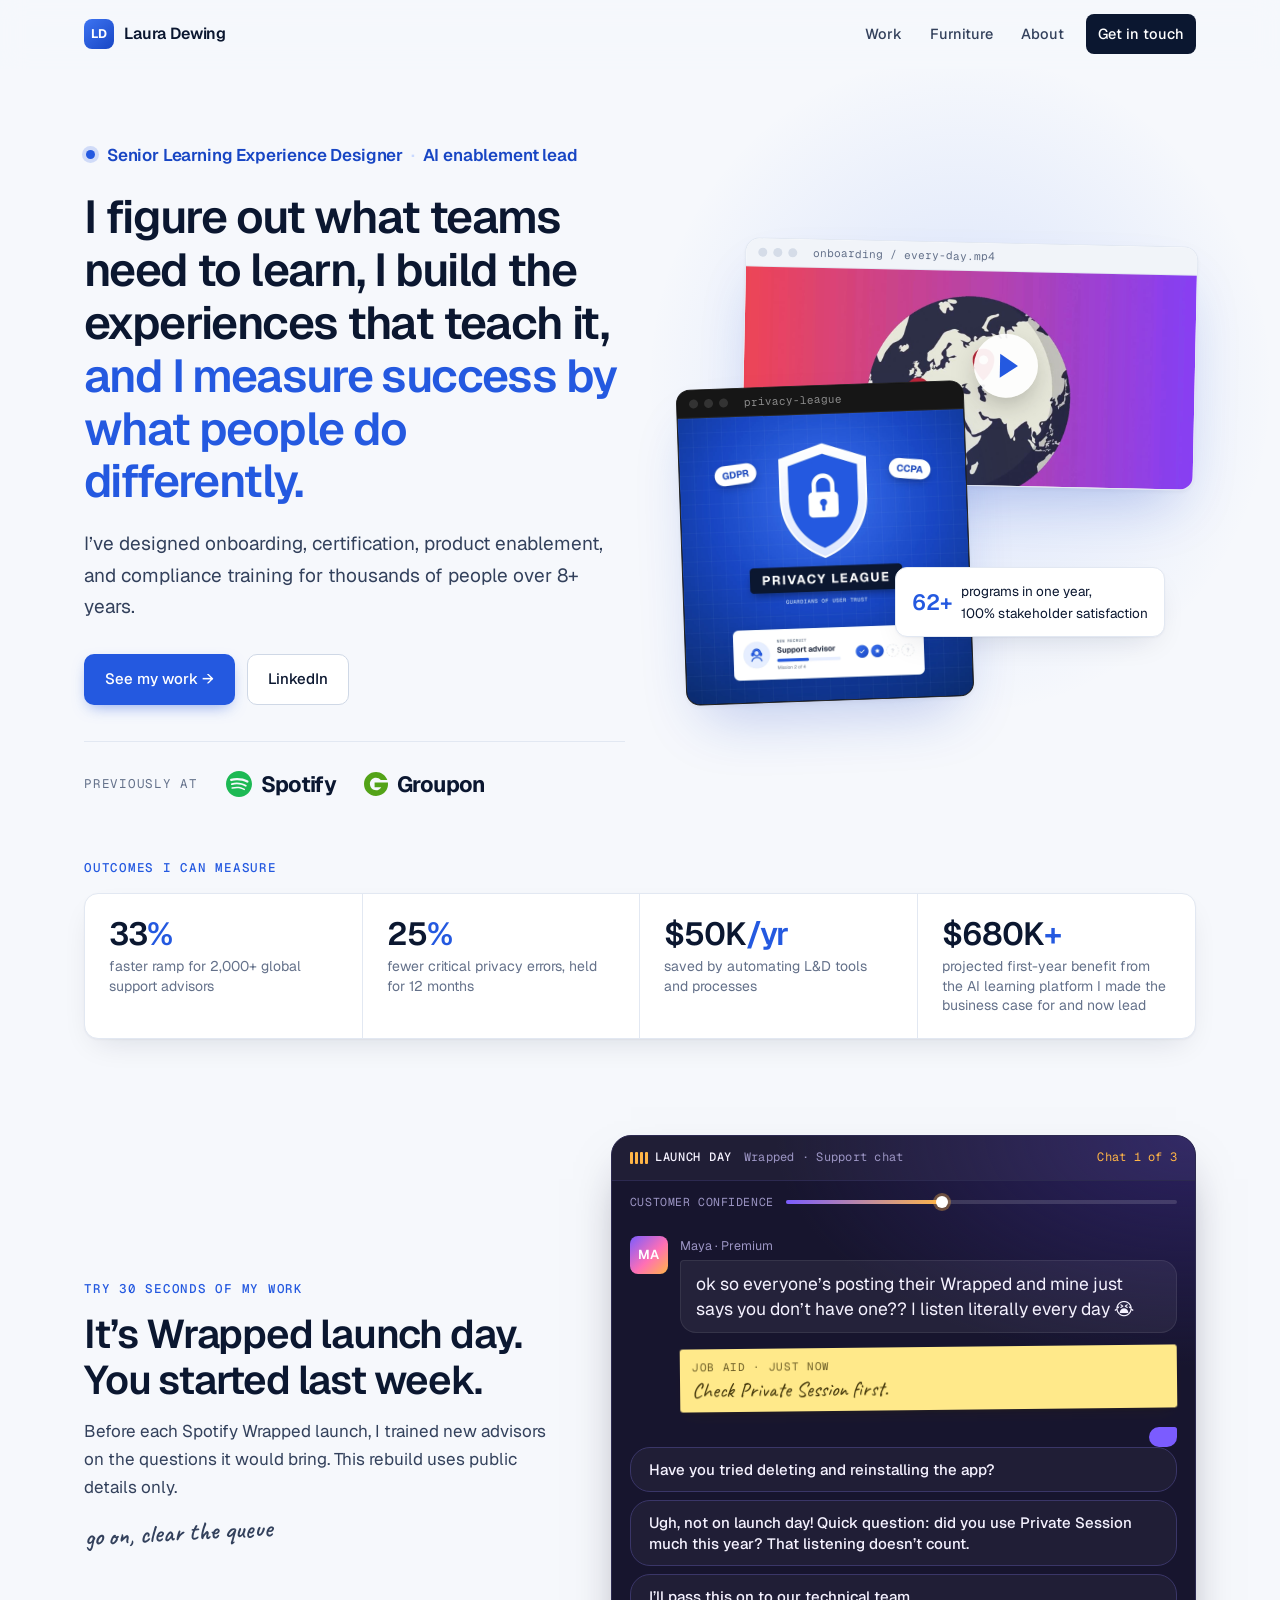
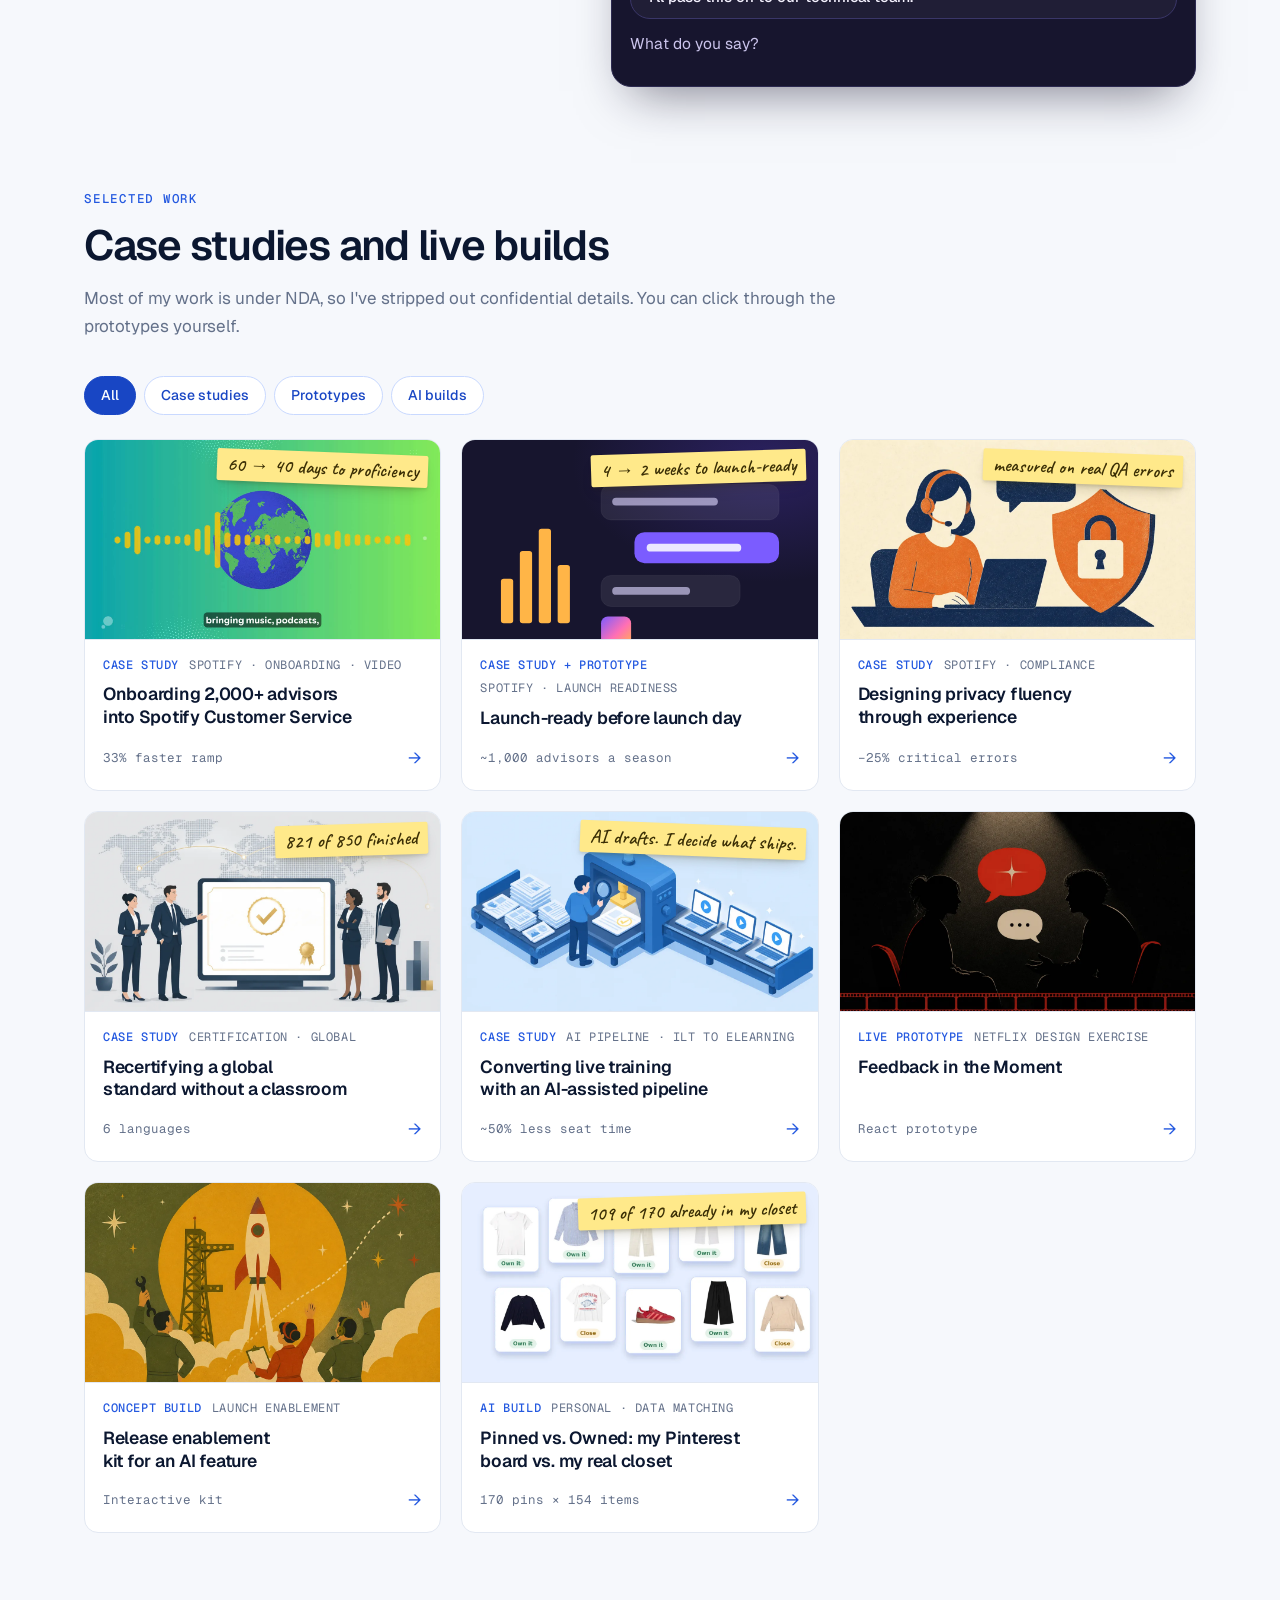
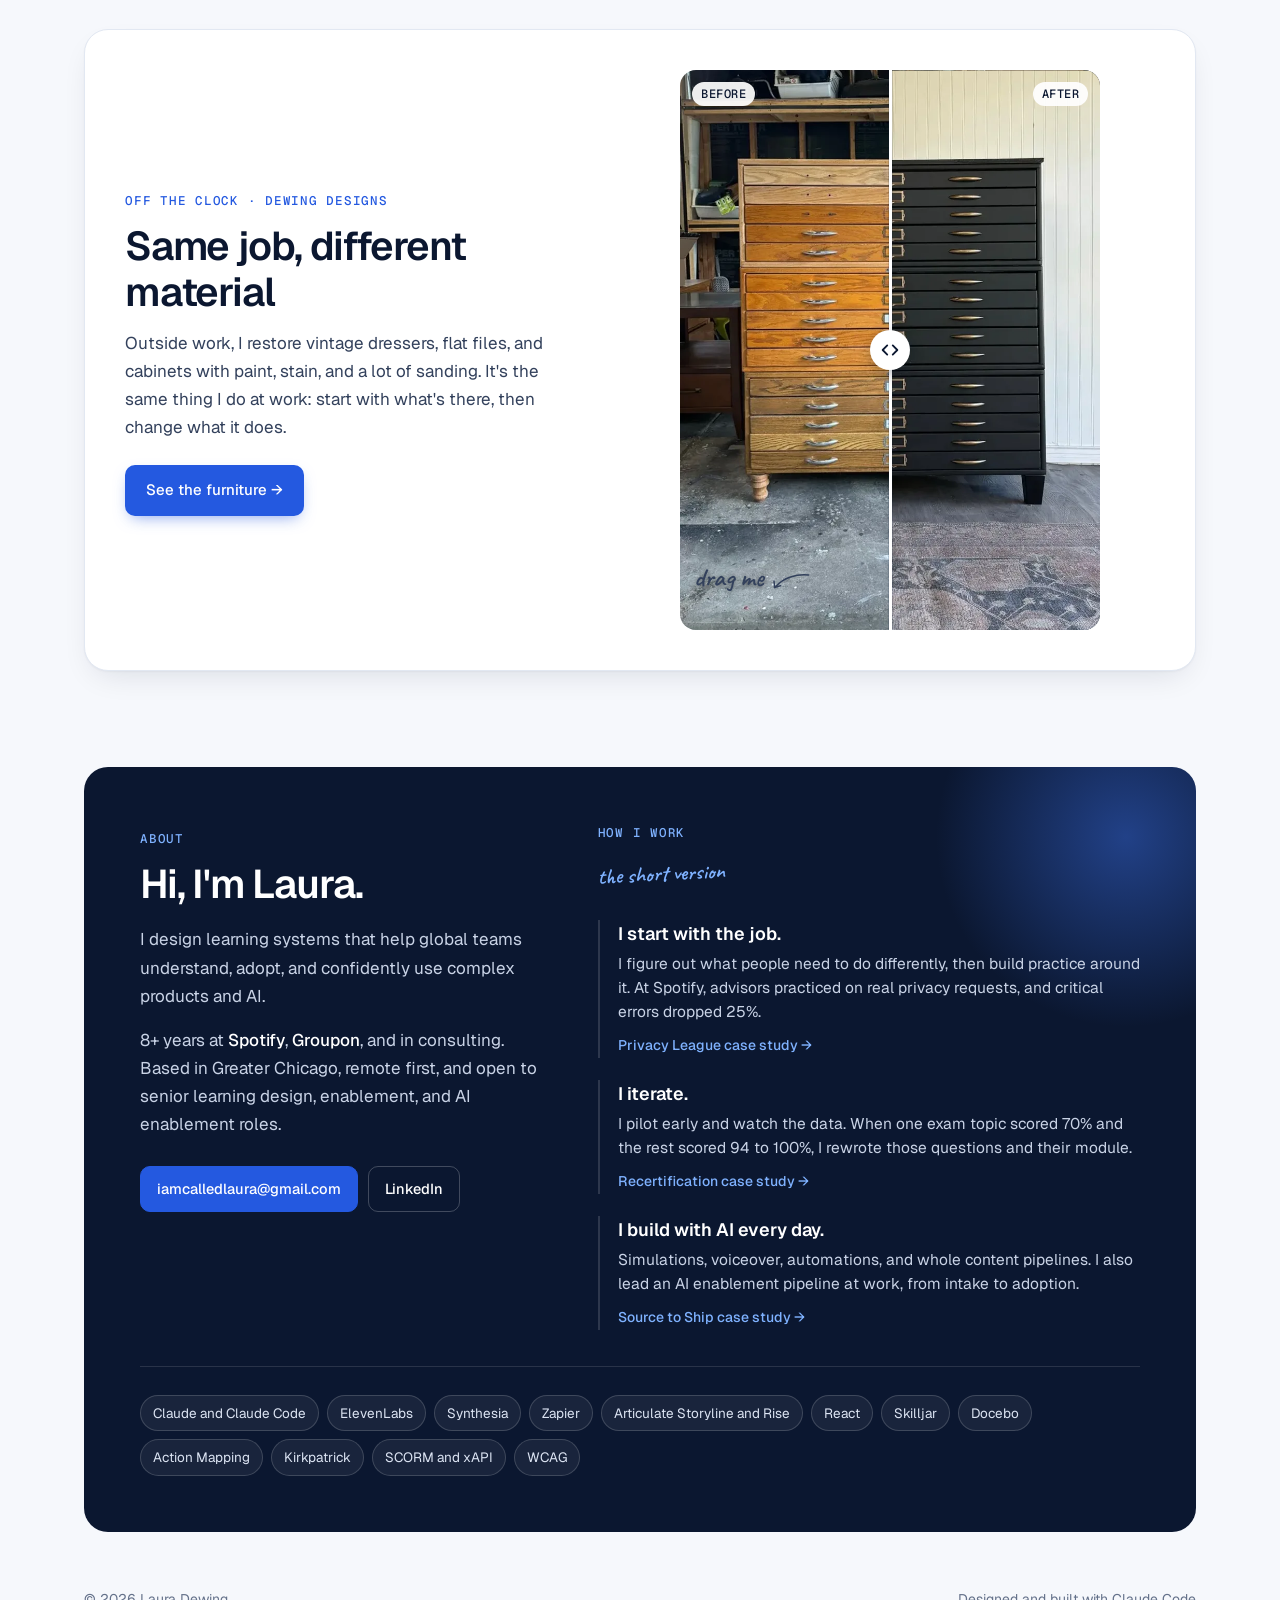
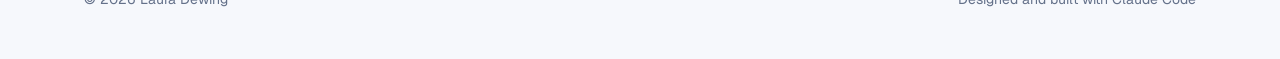
==== commit fc3d7f4b: "Homepage: shorter subhead with product enablement Co-Authored-By: Claude Opus 5.5 <noreply@anthropic" ====
--- a/index.html
+++ b/index.html
@@ -72,7 +72,7 @@
       <div class="fade-in">
         <p class="hero-role"><span class="dot"></span><span class="nw">Senior Learning Experience Designer</span> <span class="sep">&middot;</span> <span class="nw">AI enablement lead</span></p>
         <h1>I figure out what teams need to learn, I build the experiences that teach it, <span class="hl">and I measure success by what people do differently.</span></h1>
-        <p class="hero-sub">I&rsquo;ve designed onboarding, certification, release readiness, and compliance training for thousands of people over 8+ years, and I build with AI every day, from interactive simulations to full content pipelines.</p>
+        <p class="hero-sub">I&rsquo;ve designed onboarding, certification, product enablement, and compliance training for thousands of people over 8+ years.</p>
         <div class="hero-actions">
           <a href="#work" class="btn btn-primary">See my work &rarr;</a>
           <a href="https://www.linkedin.com/in/lauradewing" target="_blank" rel="noopener" class="btn btn-ghost">LinkedIn</a>
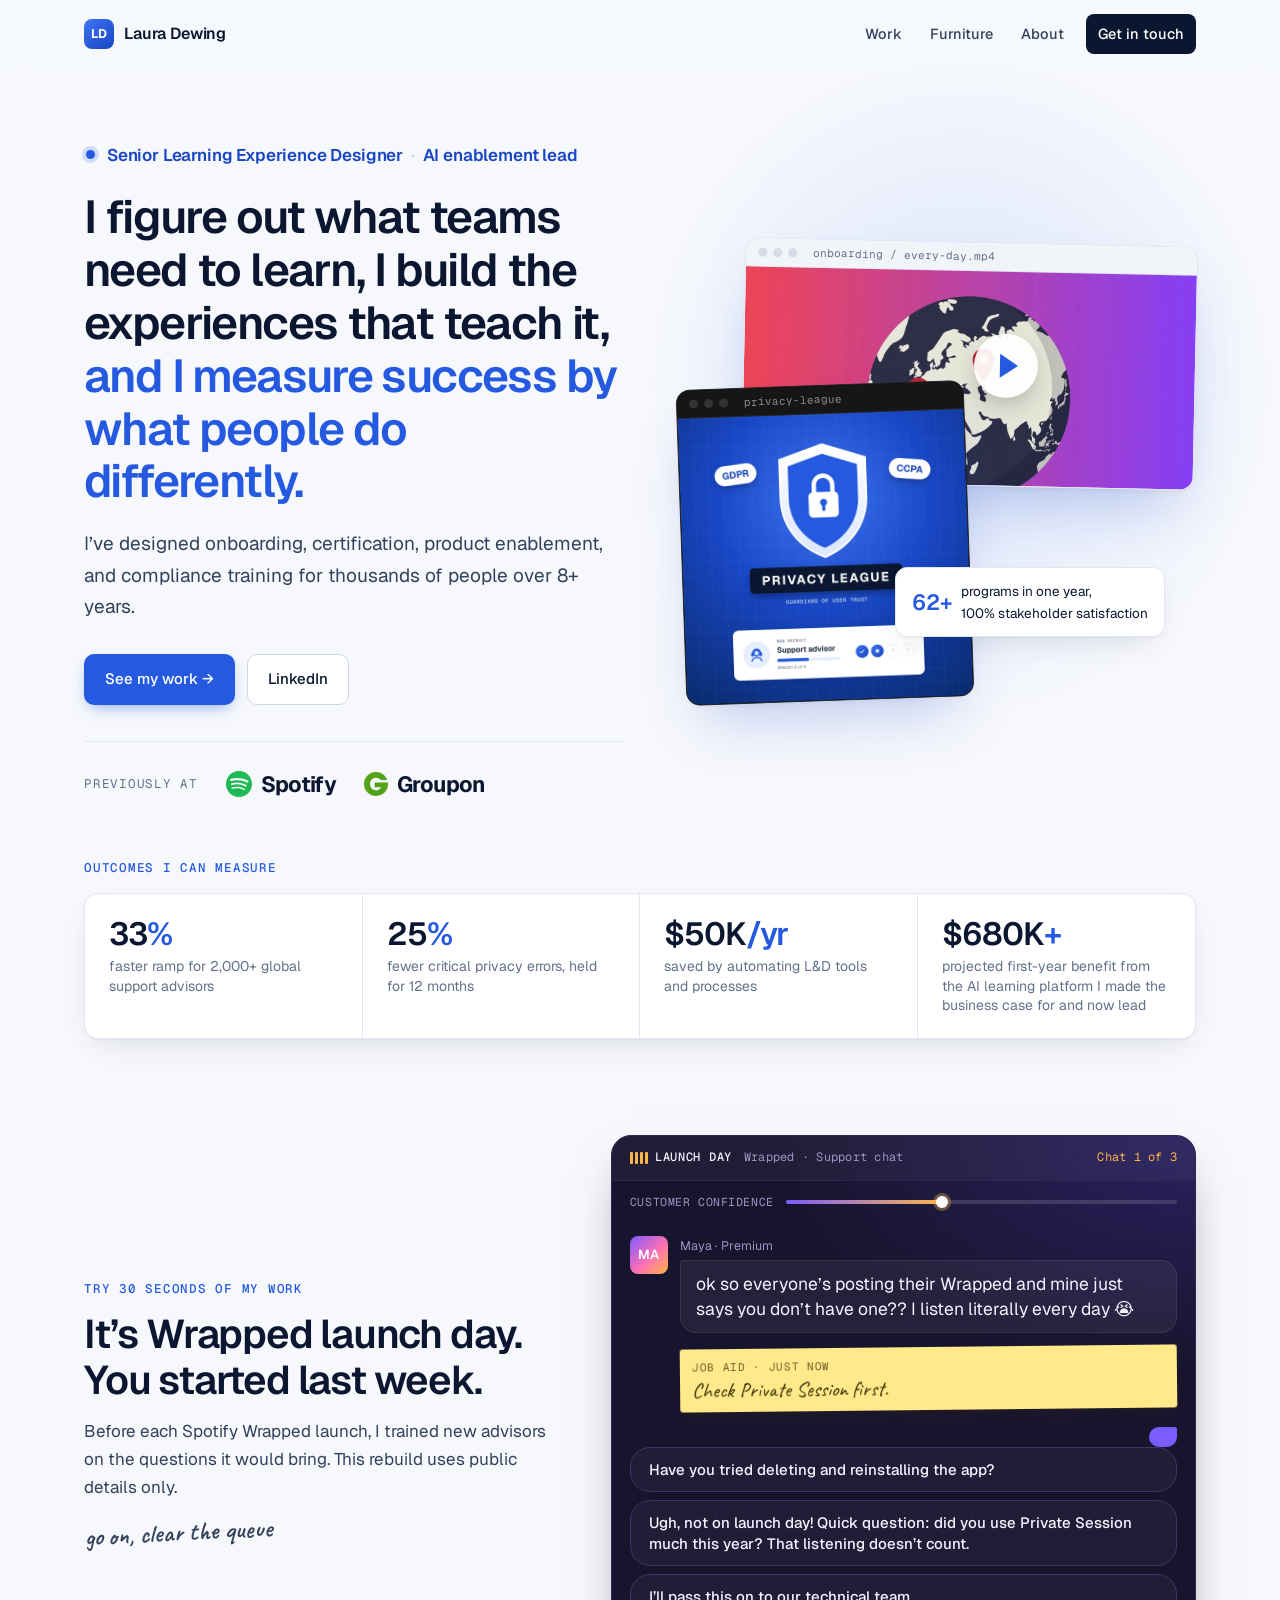
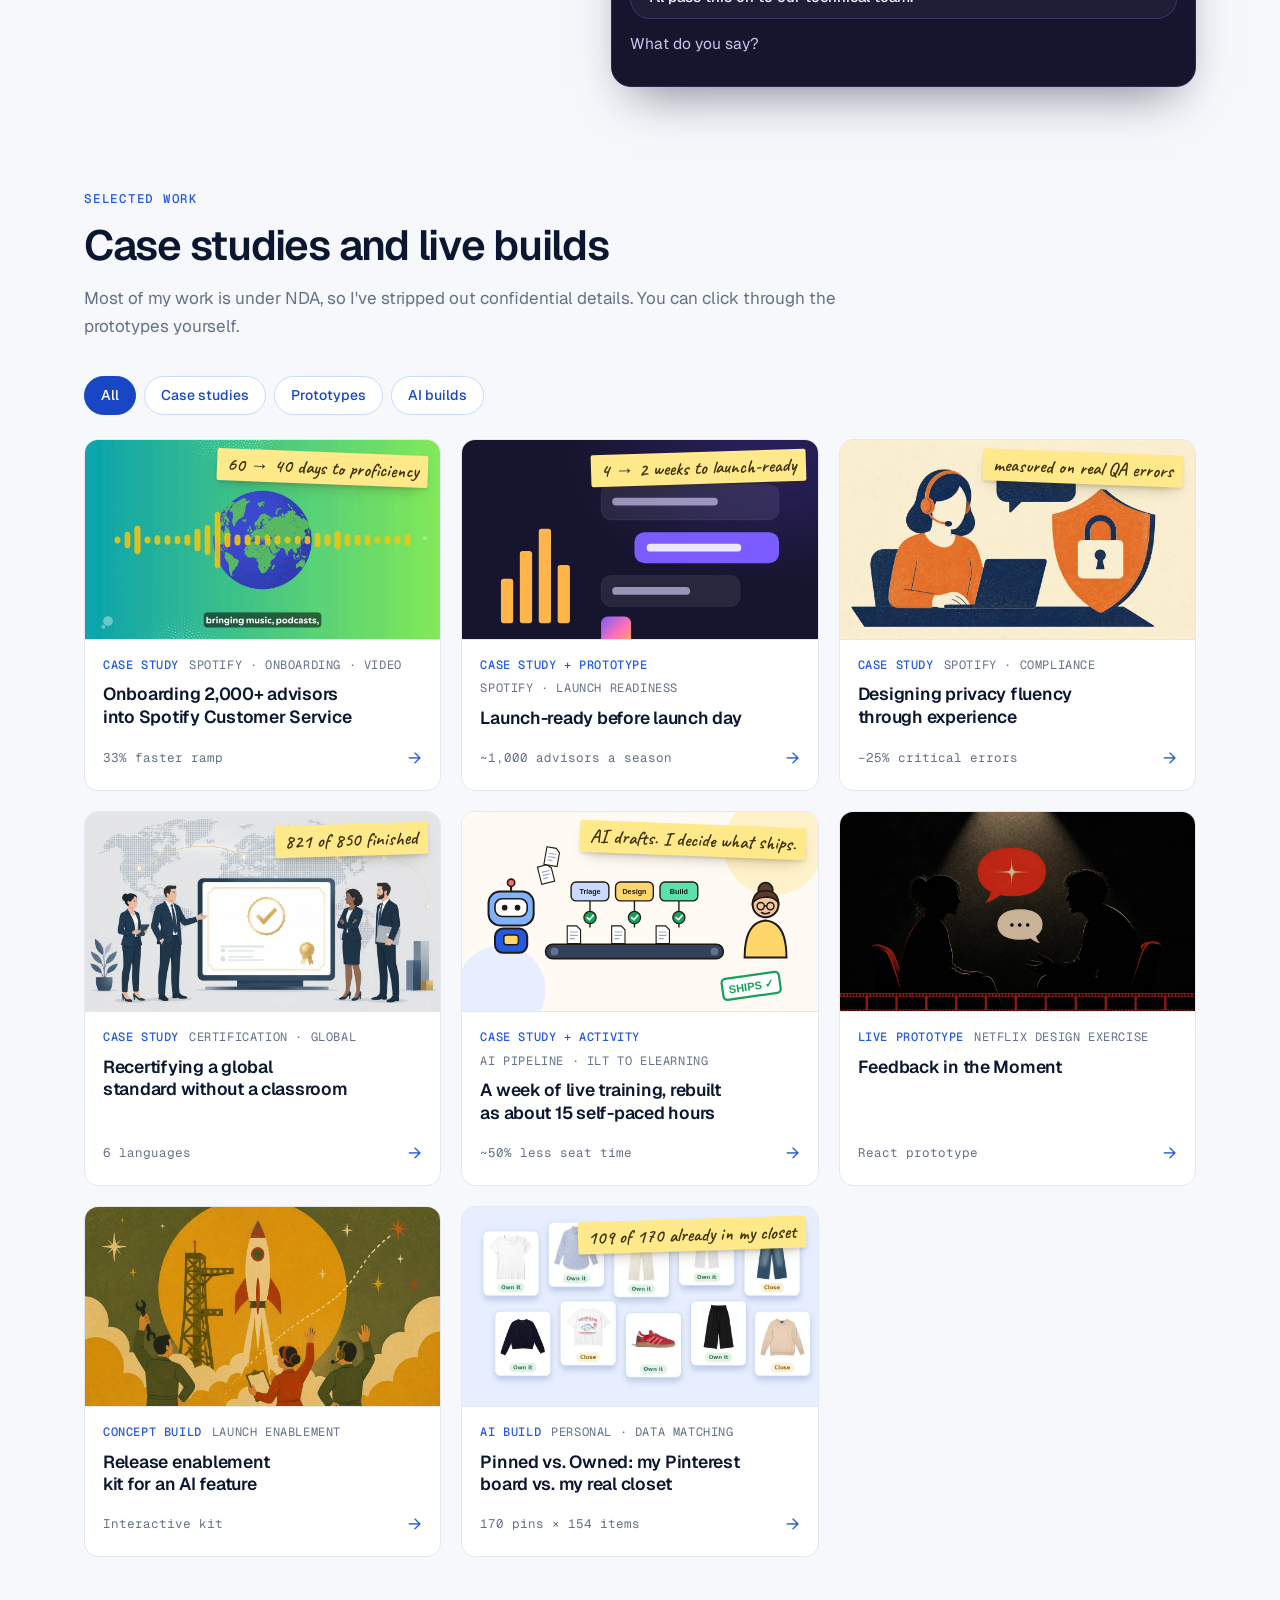
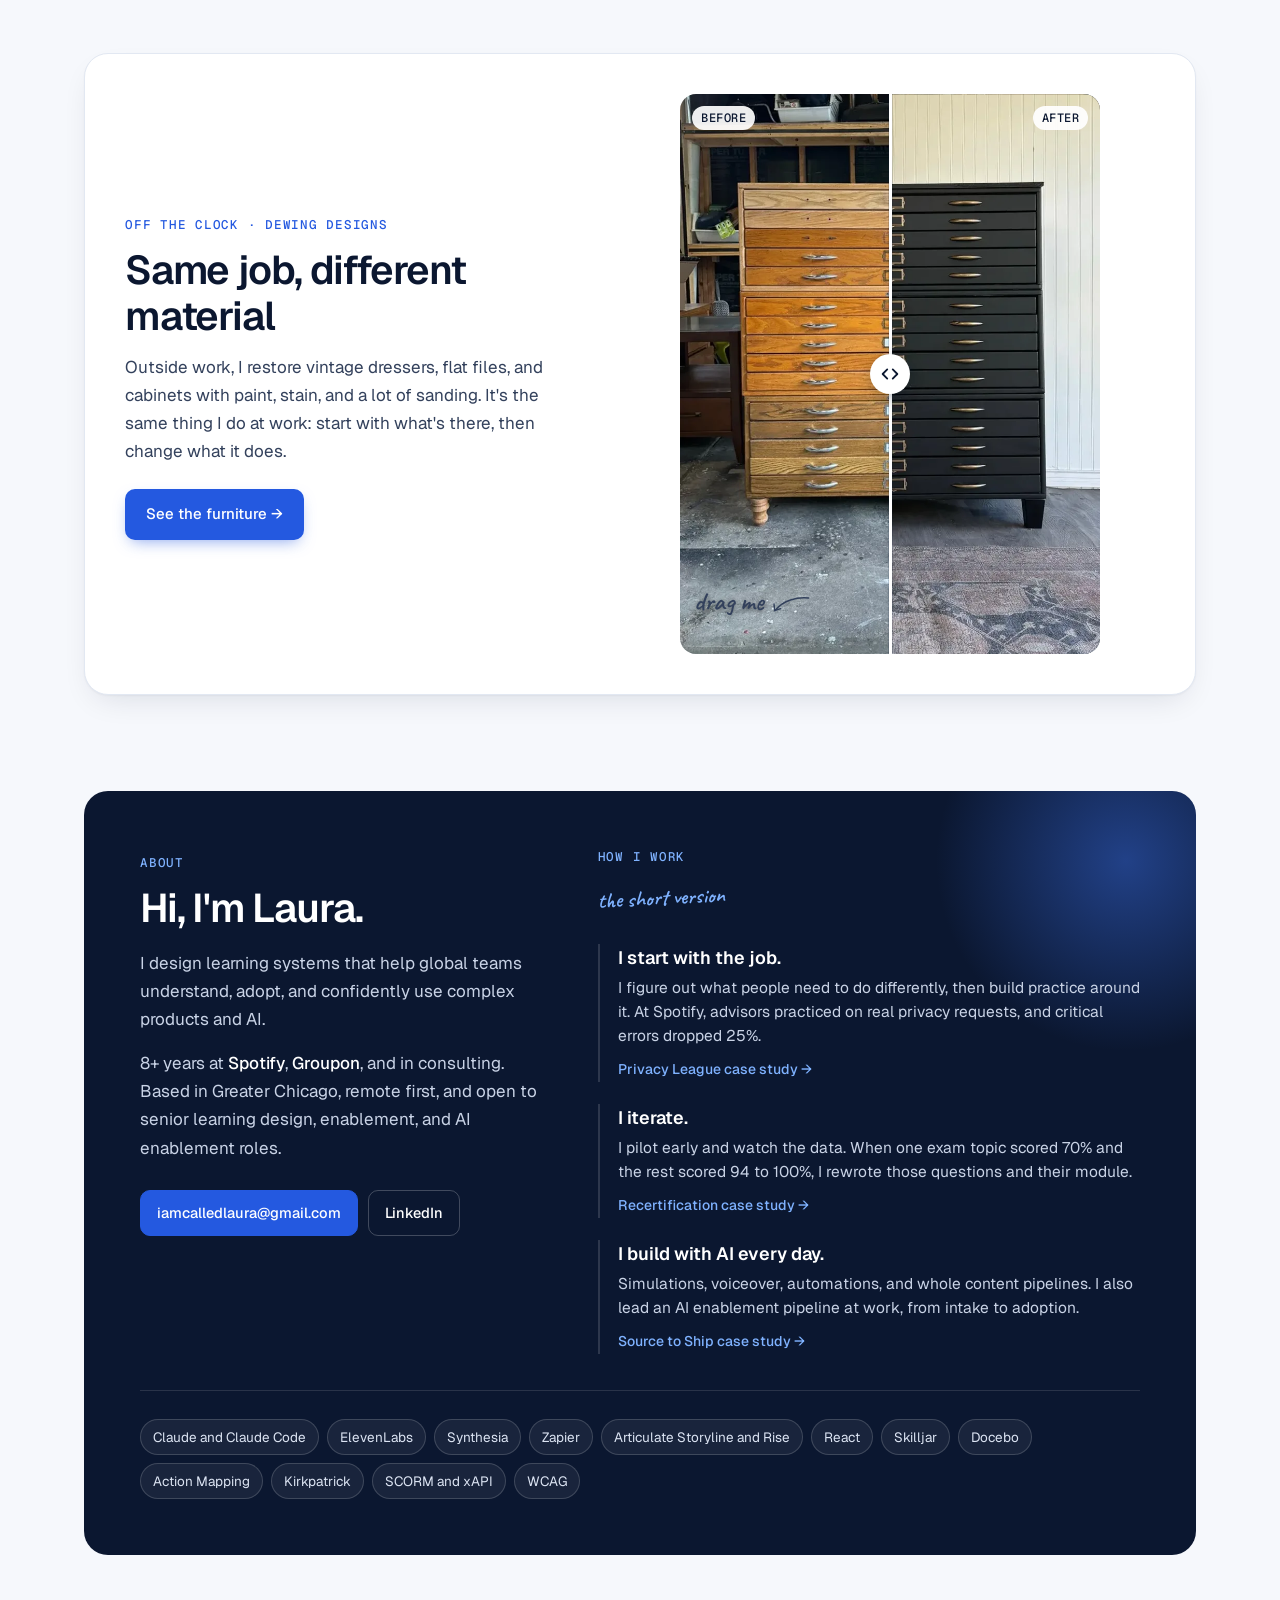
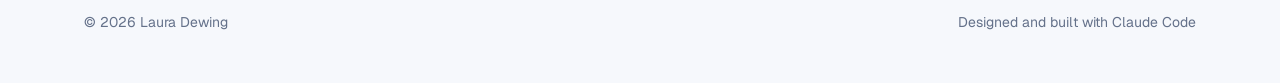
==== commit 60b24be6: "Rebuild Source to Ship as storybook case study; update homepage tile New 8-chapter storybook layout " ====
--- a/index.html
+++ b/index.html
@@ -211,10 +211,10 @@
         </a>
         <a href="source-to-ship.html" class="wg-card fade-in" data-cat="case proto">
           <span class="scribble card-note">AI drafts. I decide what ships.</span>
-          <span class="wg-thumb" aria-hidden="true"><img src="images/art-source.webp" alt=""></span>
-          <span class="wg-body">
-            <span class="wl-meta"><span class="wl-kind">Case study</span>AI pipeline &middot; ILT to eLearning</span>
-            <span class="wg-title">Converting live training with an AI-assisted pipeline</span>
+          <span class="wg-thumb" aria-hidden="true"><img src="images/art-source-story.svg" alt=""></span>
+          <span class="wg-body">
+            <span class="wl-meta"><span class="wl-kind">Case study + activity</span>AI pipeline &middot; ILT to eLearning</span>
+            <span class="wg-title">A week of live training, rebuilt as about 15 self-paced hours</span>
             <span class="wg-foot"><span class="wl-stat">~50% less seat time</span><span class="wg-go" aria-hidden="true">&rarr;</span></span>
           </span>
         </a>
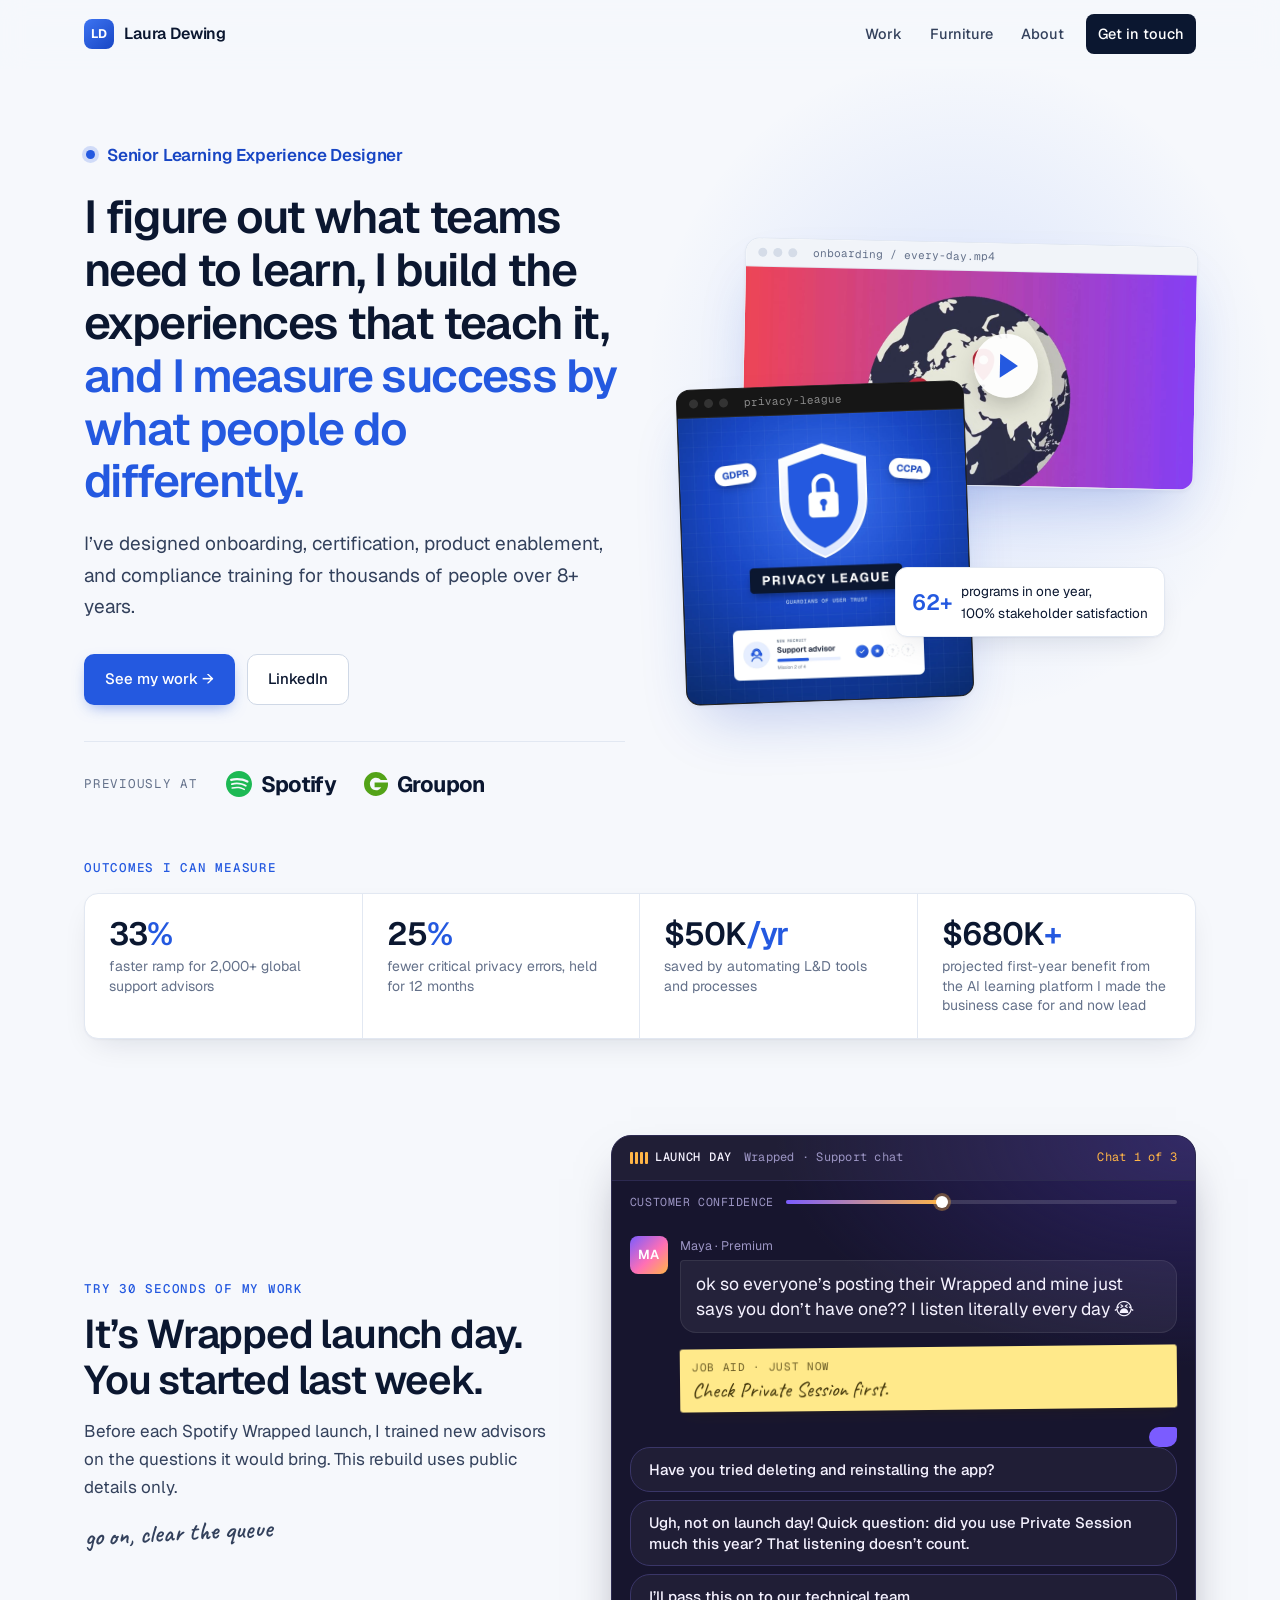
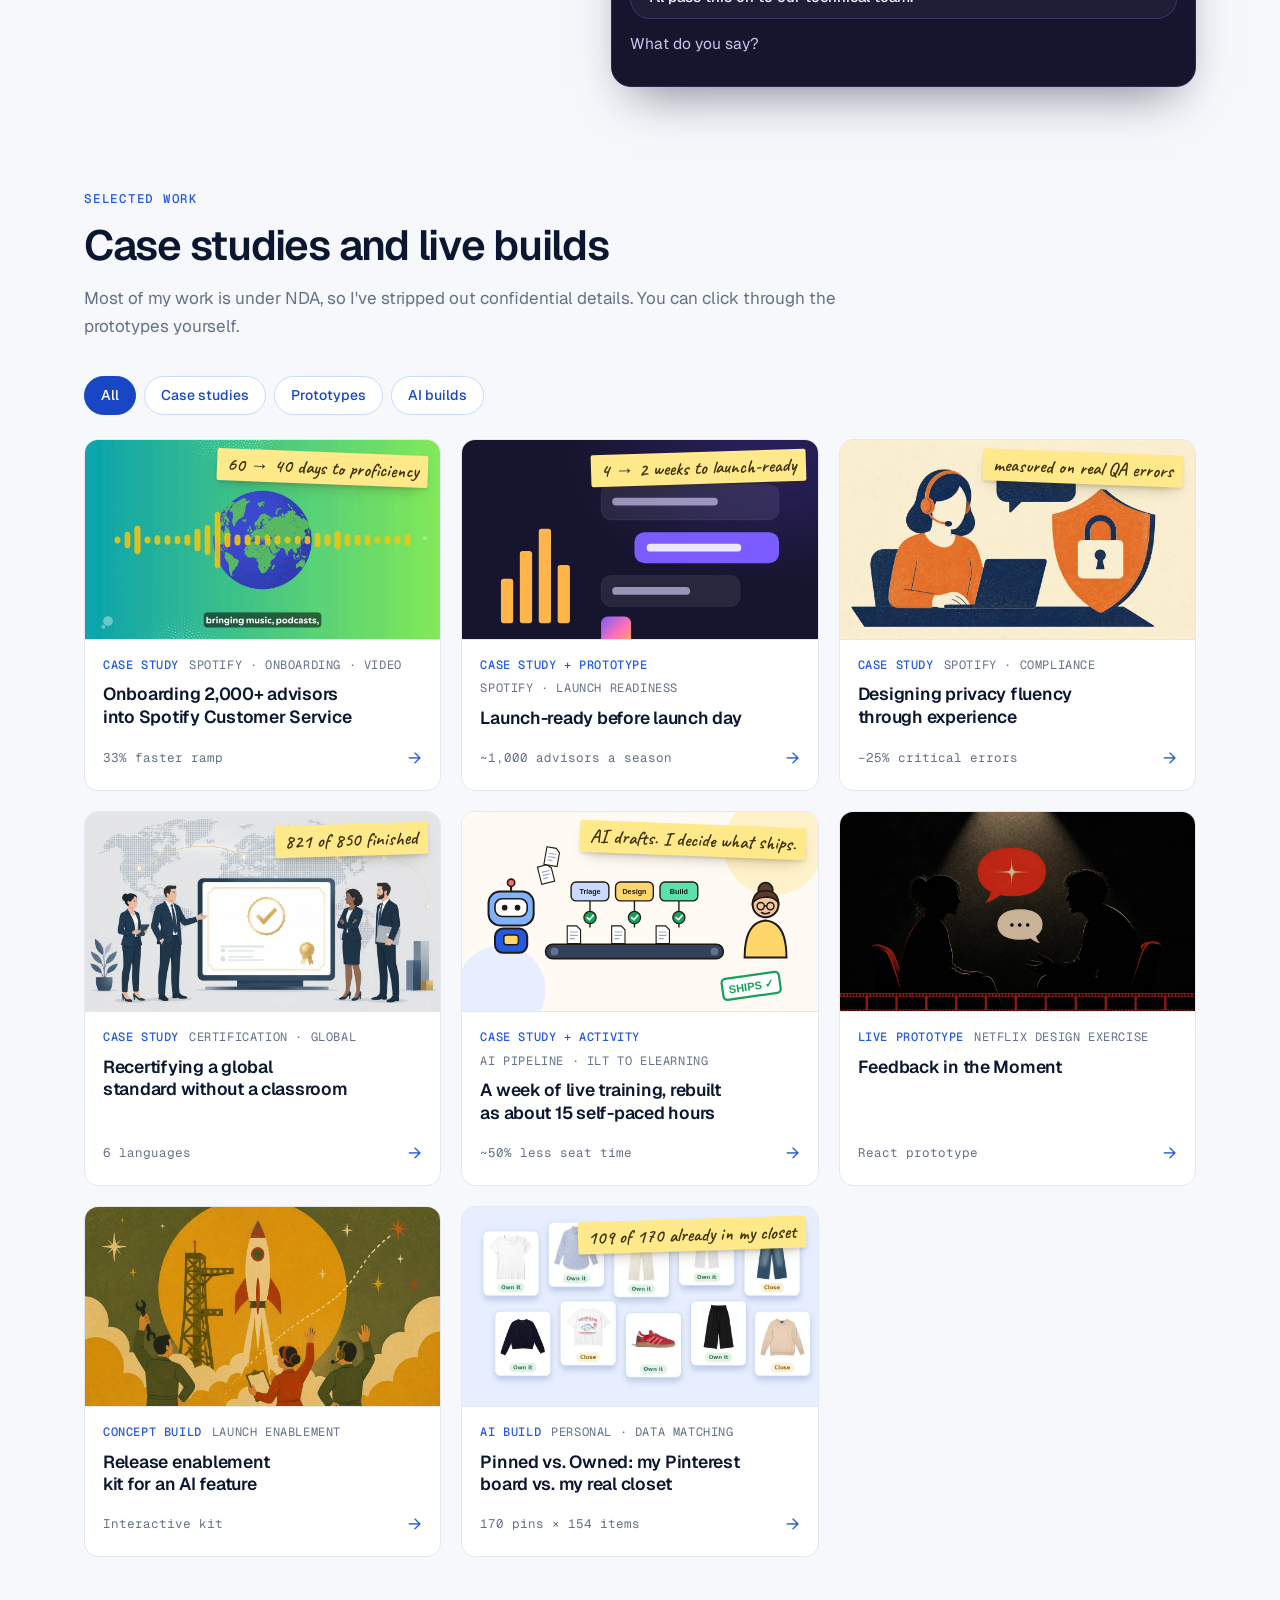
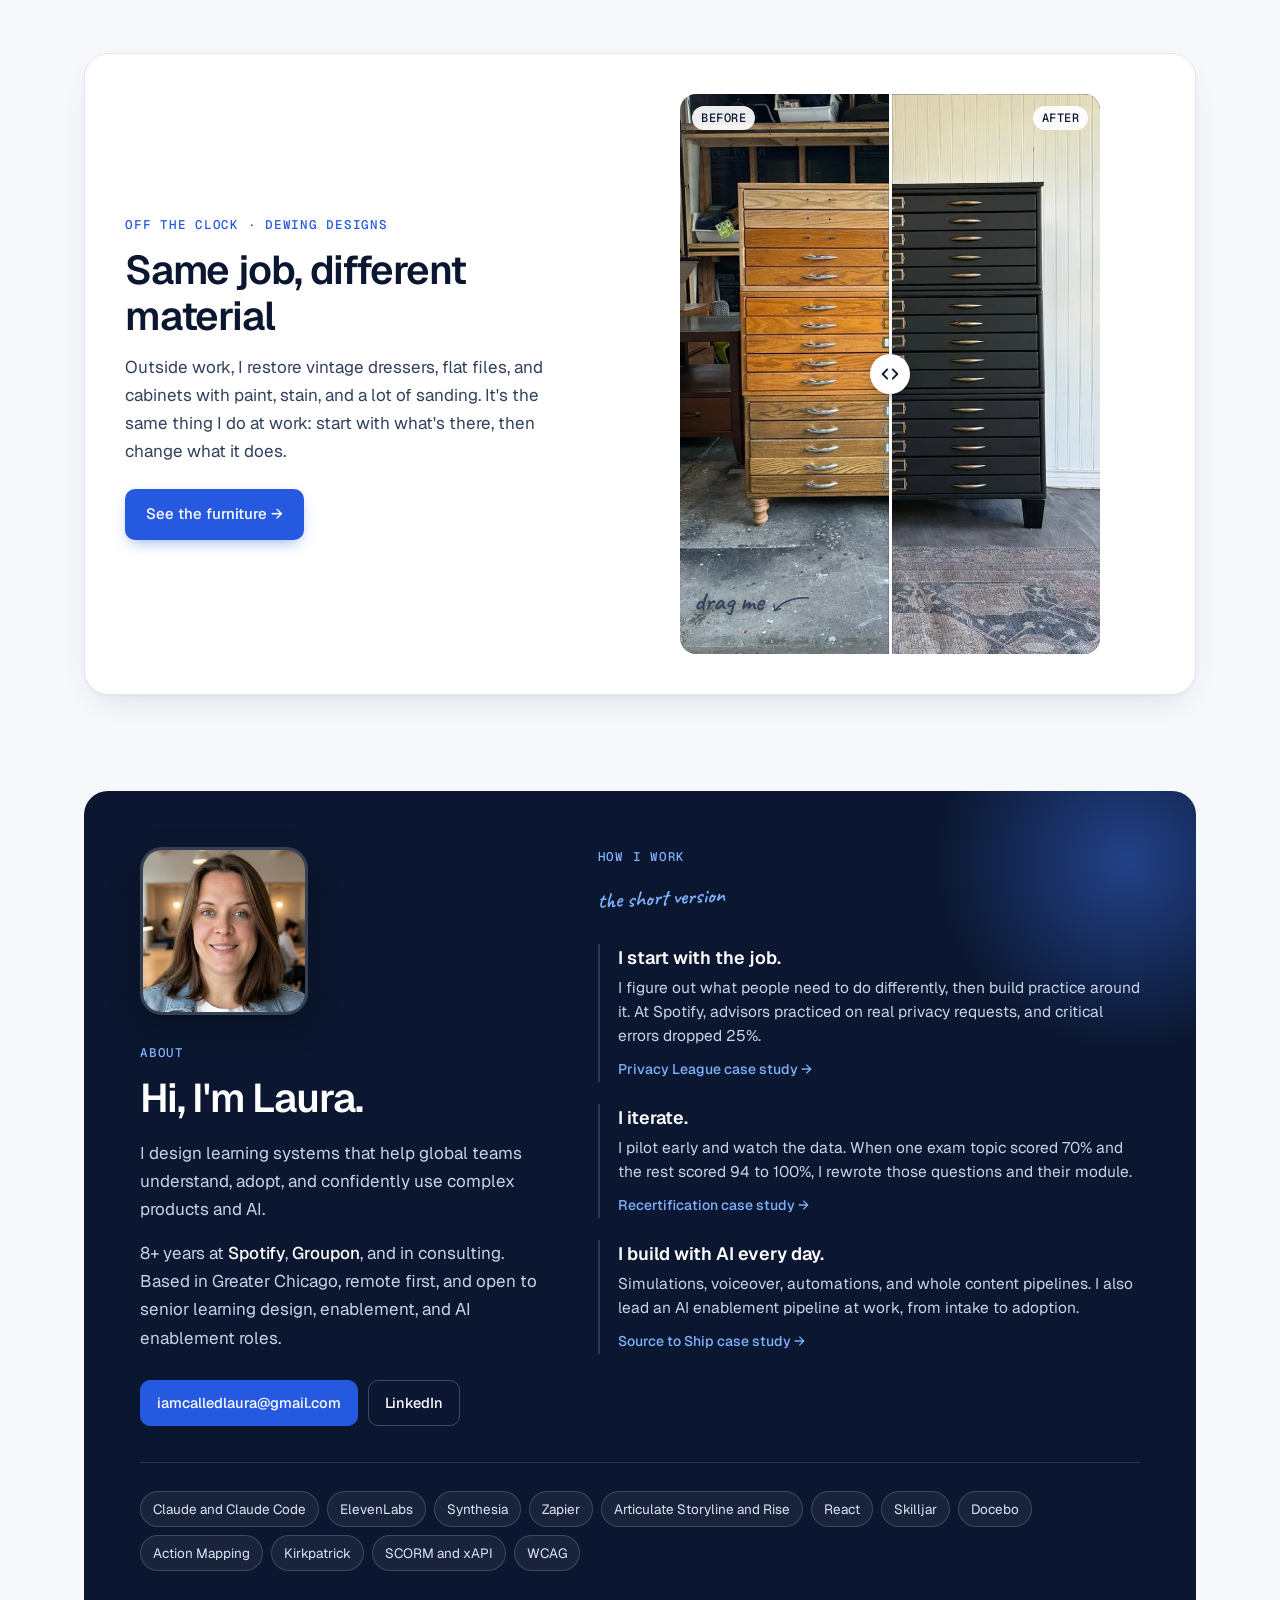
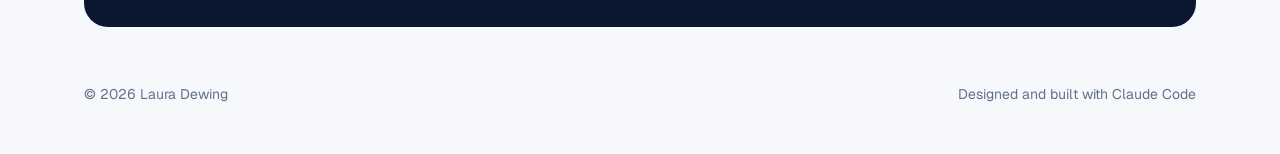
==== commit 784beebb: "Add About headshot; simplify hero role line Co-Authored-By: Claude Opus 5.5 <noreply@anthropic.com> " ====
--- a/index.html
+++ b/index.html
@@ -51,6 +51,8 @@
 .hero-role .nw{white-space:nowrap}
 @media (max-width:600px){.prev-at{gap:12px 24px}.prev-label{flex-basis:100%}.prev-logo b{font-size:19px}.hero-role{font-size:15.5px}.hero-role .sep{display:none}.hero-role .nw+.sep+.nw{display:block;padding-left:23px}}
 .metrics-label{text-align:left;margin:0 0 14px}
+.about-photo{display:block;width:168px;height:168px;object-fit:cover;border-radius:22px;margin:0 0 22px;border:3px solid rgba(255,255,255,.18);box-shadow:0 12px 30px rgba(0,0,0,.28)}
+@media (max-width:600px){.about-photo{width:132px;height:132px}}
 </style>
 </head>
 <body>
@@ -70,7 +72,7 @@
   <header class="hero">
     <div class="container hero-grid">
       <div class="fade-in">
-        <p class="hero-role"><span class="dot"></span><span class="nw">Senior Learning Experience Designer</span> <span class="sep">&middot;</span> <span class="nw">AI enablement lead</span></p>
+        <p class="hero-role"><span class="dot"></span><span class="nw">Senior Learning Experience Designer</span></p>
         <h1>I figure out what teams need to learn, I build the experiences that teach it, <span class="hl">and I measure success by what people do differently.</span></h1>
         <p class="hero-sub">I&rsquo;ve designed onboarding, certification, product enablement, and compliance training for thousands of people over 8+ years.</p>
         <div class="hero-actions">
@@ -274,6 +276,7 @@
     <div class="container">
       <div class="about about-merged fade-in">
         <div class="about-intro">
+          <img class="about-photo" src="images/headshot.webp" alt="Laura Dewing" width="168" height="168" loading="lazy">
           <span class="eyebrow">About</span>
           <h2>Hi, I'm Laura.</h2>
           <p>I design learning systems that help global teams understand, adopt, and confidently use complex products and AI.</p>
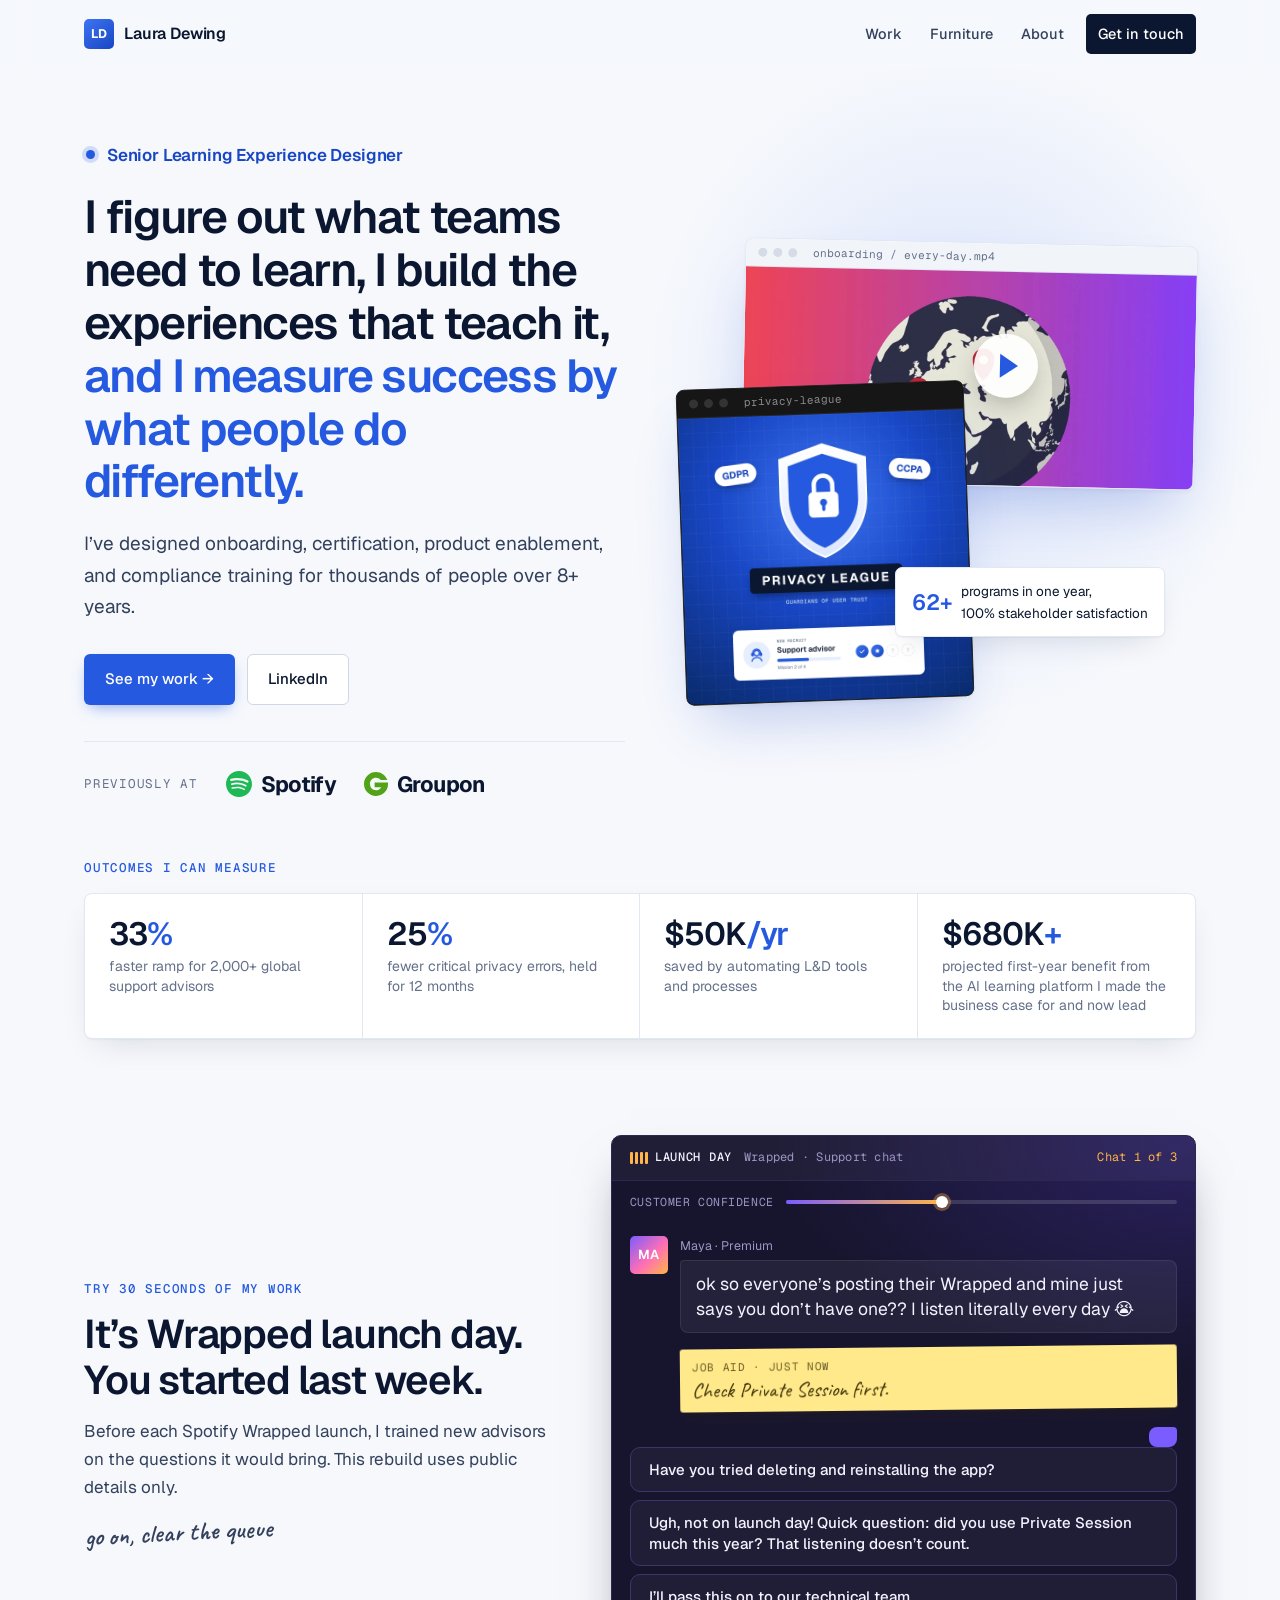
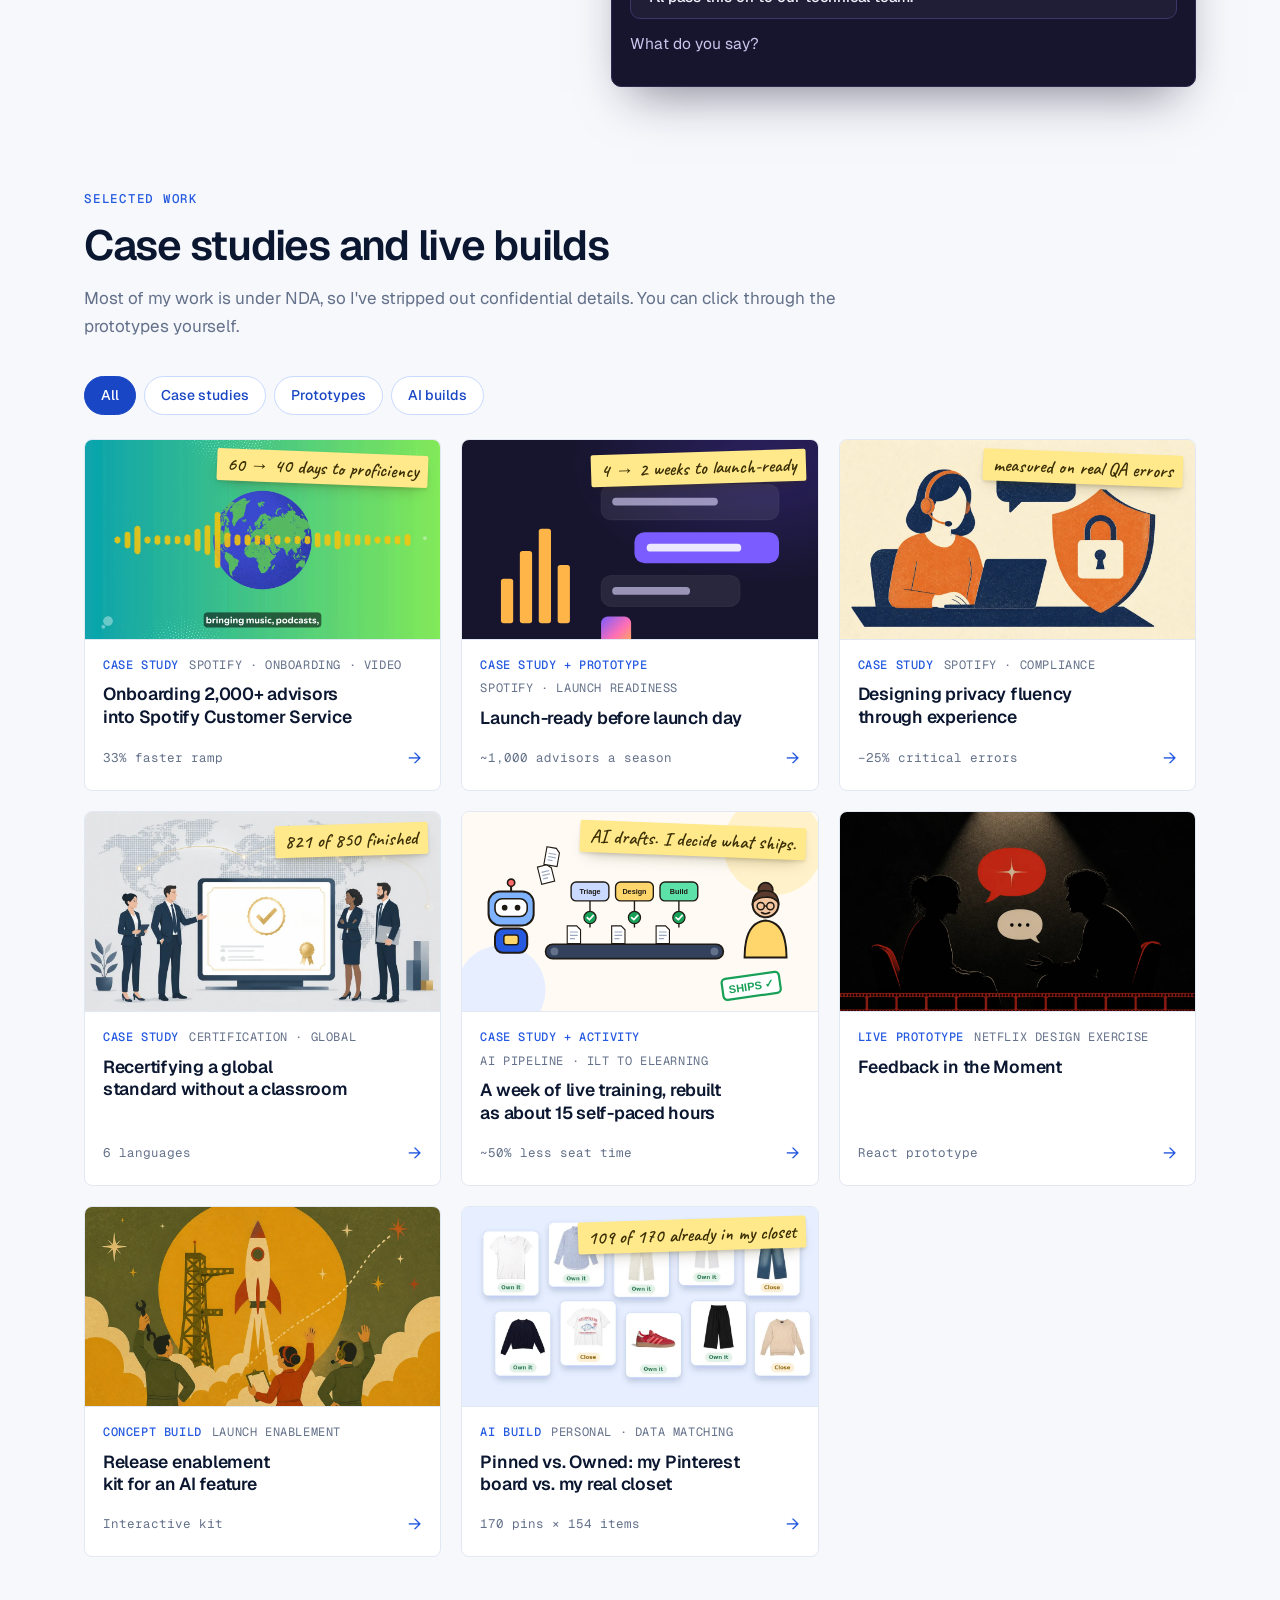
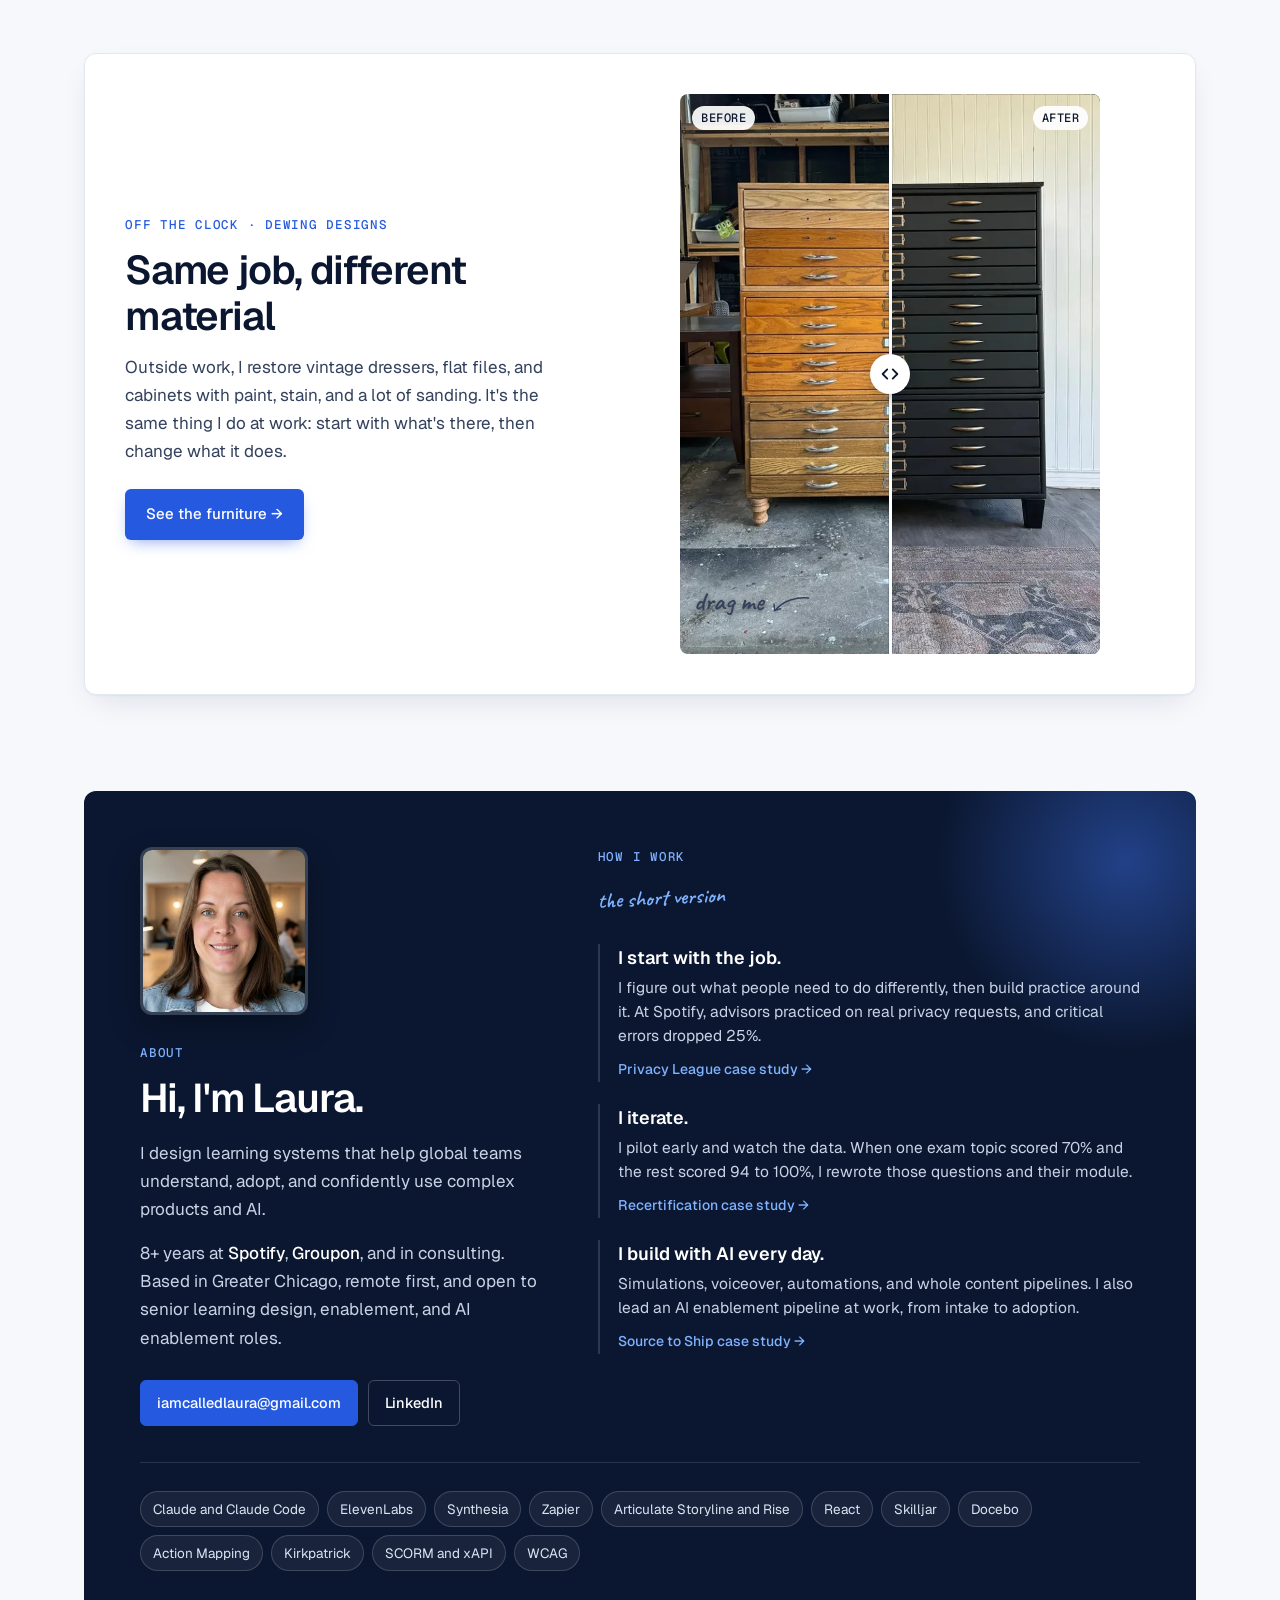
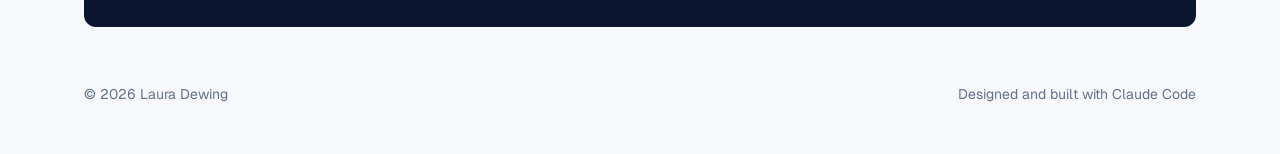
==== commit 918e7fd3: "Tighten corner radius site-wide (pills and circles unchanged) Co-Authored-By: Claude Opus 5.5 <norep" ====
--- a/index.html
+++ b/index.html
@@ -14,7 +14,7 @@
   <meta name="twitter:card" content="summary_large_image">
   <meta name="twitter:image" content="https://iamcalledlaura-cmyk.github.io/images/og-card.jpg">
   <meta name="description" content="Laura Dewing designs learning systems that help global teams understand, adopt, and confidently use complex products and AI.">
-  <link rel="stylesheet" href="style.css?v=20261116a">
+  <link rel="stylesheet" href="style.css?v=20261120a">
 <style>
 .wfilter{display:flex;flex-wrap:wrap;gap:8px;margin:0 0 24px;scroll-margin-top:96px}
 .wfilter button{font:inherit;font-size:14px;font-weight:500;color:var(--blue-700);background:#fff;border:1px solid var(--blue-200);border-radius:99px;padding:7px 16px;cursor:pointer;transition:background .15s,color .15s}
@@ -51,7 +51,7 @@
 .hero-role .nw{white-space:nowrap}
 @media (max-width:600px){.prev-at{gap:12px 24px}.prev-label{flex-basis:100%}.prev-logo b{font-size:19px}.hero-role{font-size:15.5px}.hero-role .sep{display:none}.hero-role .nw+.sep+.nw{display:block;padding-left:23px}}
 .metrics-label{text-align:left;margin:0 0 14px}
-.about-photo{display:block;width:168px;height:168px;object-fit:cover;border-radius:22px;margin:0 0 22px;border:3px solid rgba(255,255,255,.18);box-shadow:0 12px 30px rgba(0,0,0,.28)}
+.about-photo{display:block;width:168px;height:168px;object-fit:cover;border-radius:12px;margin:0 0 22px;border:3px solid rgba(255,255,255,.18);box-shadow:0 12px 30px rgba(0,0,0,.28)}
 @media (max-width:600px){.about-photo{width:132px;height:132px}}
 </style>
 </head>
--- a/style.css
+++ b/style.css
@@ -17,7 +17,7 @@
   --blue-100: #E6EEFF;
   --blue-50: #F2F6FF;
   --sky: #7FB2FF;
-  --radius: 14px;
+  --radius: 8px;
   --shadow: 0 1px 2px rgba(11,23,48,.04), 0 12px 32px -12px rgba(11,23,48,.14);
   --shadow-lg: 0 2px 4px rgba(11,23,48,.04), 0 30px 60px -20px rgba(24,70,196,.28);
   --sans: 'Geist', system-ui, -apple-system, 'Segoe UI', sans-serif;
@@ -62,7 +62,7 @@
 .chip .dot { width: 7px; height: 7px; border-radius: 50%; background: var(--blue-600); box-shadow: 0 0 0 3px rgba(36,89,224,.18); }
 .tag {
   font-family: var(--mono); font-size: 11.5px; letter-spacing: .04em; text-transform: uppercase;
-  color: var(--muted); border: 1px solid var(--line-2); padding: 3px 8px; border-radius: 6px; background: var(--surface);
+  color: var(--muted); border: 1px solid var(--line-2); padding: 3px 8px; border-radius: 4px; background: var(--surface);
 }
 .tag.blue { color: var(--blue-700); border-color: var(--blue-200); background: var(--blue-50); }
 
@@ -70,7 +70,7 @@
 .btn {
   display: inline-flex; align-items: center; gap: 8px;
   font-family: var(--sans); font-size: 15px; font-weight: 500;
-  padding: 12px 20px; border-radius: 10px; border: 1px solid transparent;
+  padding: 12px 20px; border-radius: 6px; border: 1px solid transparent;
   transition: transform .15s ease, background .15s ease, box-shadow .15s ease;
 }
 .btn-primary { background: var(--blue-600); color: #fff; box-shadow: 0 6px 16px -6px rgba(36,89,224,.6); }
@@ -91,12 +91,12 @@
 .nav-inner { max-width: var(--max); margin: 0 auto; padding: 14px 24px; display: flex; align-items: center; justify-content: space-between; gap: 16px; }
 .brand { display: flex; align-items: center; gap: 10px; color: var(--ink); font-weight: 600; font-size: 16px; letter-spacing: -0.01em; }
 .brand-mark {
-  width: 30px; height: 30px; border-radius: 8px; display: grid; place-items: center;
+  width: 30px; height: 30px; border-radius: 5px; display: grid; place-items: center;
   background: linear-gradient(140deg, var(--blue-500), var(--blue-700)); color: #fff;
   font-size: 12.5px; font-weight: 700; letter-spacing: .02em;
 }
 .nav-links { display: flex; align-items: center; gap: 4px; }
-.nav-links a { color: var(--ink-2); font-size: 14.5px; font-weight: 500; padding: 8px 12px; border-radius: 8px; }
+.nav-links a { color: var(--ink-2); font-size: 14.5px; font-weight: 500; padding: 8px 12px; border-radius: 5px; }
 .nav-links a:hover { color: var(--ink); background: var(--blue-50); }
 .nav-links a.nav-cta { background: var(--ink); color: #fff; margin-left: 6px; }
 .nav-links a.nav-cta:hover { background: var(--blue-700); }
@@ -116,7 +116,7 @@
 
 .stack { position: relative; height: 460px; }
 .frame {
-  position: absolute; background: var(--surface); border-radius: 14px; overflow: hidden;
+  position: absolute; background: var(--surface); border-radius: 8px; overflow: hidden;
   border: 1px solid var(--line); box-shadow: var(--shadow-lg);
 }
 .frame-bar { height: 28px; display: flex; align-items: center; gap: 6px; padding: 0 12px; background: #F1F4F9; border-bottom: 1px solid var(--line); }
@@ -133,7 +133,7 @@
 .frame-media .play::after { content: ""; position: absolute; left: 26px; top: 20px; border-left: 18px solid var(--blue-600); border-top: 12px solid transparent; border-bottom: 12px solid transparent; }
 .stack .pill {
   position: absolute; right: 6%; bottom: 14%; background: var(--surface); border: 1px solid var(--line);
-  border-radius: 12px; padding: 12px 16px; box-shadow: var(--shadow); font-size: 13.5px; color: var(--ink);
+  border-radius: 7px; padding: 12px 16px; box-shadow: var(--shadow); font-size: 13.5px; color: var(--ink);
   display: flex; align-items: center; gap: 10px;
 }
 .stack .pill b { font-size: 22px; color: var(--blue-600); font-weight: 600; letter-spacing: -0.02em; }
@@ -157,7 +157,7 @@
 .work-grid { display: grid; grid-template-columns: repeat(2, 1fr); gap: 24px; }
 .card {
   display: flex; flex-direction: column; background: var(--surface); border: 1px solid var(--line);
-  border-radius: 18px; overflow: hidden; color: inherit; box-shadow: var(--shadow);
+  border-radius: 10px; overflow: hidden; color: inherit; box-shadow: var(--shadow);
   transition: transform .2s ease, box-shadow .2s ease, border-color .2s ease;
 }
 .card:hover { transform: translateY(-3px); box-shadow: var(--shadow-lg); border-color: var(--blue-200); color: inherit; }
@@ -177,15 +177,15 @@
 /* Illustrated card media (no screenshots) */
 .illus { width: 100%; height: 100%; display: grid; place-items: center; padding: 28px; background:
   radial-gradient(120% 90% at 100% 0%, var(--blue-100), transparent 60%), var(--blue-50); }
-.illus-panel { width: 100%; max-width: 420px; background: var(--surface); border: 1px solid var(--line); border-radius: 12px; box-shadow: var(--shadow); padding: 16px 18px; font-size: 13px; color: var(--ink); }
+.illus-panel { width: 100%; max-width: 420px; background: var(--surface); border: 1px solid var(--line); border-radius: 7px; box-shadow: var(--shadow); padding: 16px 18px; font-size: 13px; color: var(--ink); }
 .illus-panel .row { display: flex; justify-content: space-between; align-items: center; padding: 7px 0; border-bottom: 1px dashed var(--line); }
 .illus-panel .row:last-child { border-bottom: 0; }
 .illus-panel .k { color: var(--muted); font-family: var(--mono); font-size: 11.5px; text-transform: uppercase; letter-spacing: .04em; }
 .bar { height: 6px; border-radius: 99px; background: var(--blue-100); width: 46%; overflow: hidden; }
 .bar i { display: block; height: 100%; background: var(--blue-600); border-radius: 99px; }
-.bubble { background: var(--blue-50); border: 1px solid var(--blue-200); border-radius: 10px; padding: 10px 12px; margin-bottom: 8px; }
+.bubble { background: var(--blue-50); border: 1px solid var(--blue-200); border-radius: 6px; padding: 10px 12px; margin-bottom: 8px; }
 .bubble.user { background: #F3F5F9; border-color: var(--line); }
-.choice { border: 1px solid var(--line); border-radius: 8px; padding: 8px 10px; margin-top: 6px; display: flex; gap: 8px; align-items: center; }
+.choice { border: 1px solid var(--line); border-radius: 5px; padding: 8px 10px; margin-top: 6px; display: flex; gap: 8px; align-items: center; }
 .choice.ok { border-color: var(--blue-500); background: var(--blue-50); color: var(--blue-900); }
 
 /* ── Approach ── */
@@ -198,14 +198,14 @@
 .toolrow span { font-size: 13.5px; background: var(--surface); border: 1px solid var(--line); padding: 6px 12px; border-radius: 99px; color: var(--ink-2); }
 
 /* ── About ── */
-.about { display: grid; grid-template-columns: 1fr 1.4fr; gap: 56px; background: var(--ink); color: #C9D3E6; border-radius: 24px; padding: 56px; position: relative; overflow: hidden; }
+.about { display: grid; grid-template-columns: 1fr 1.4fr; gap: 56px; background: var(--ink); color: #C9D3E6; border-radius: 12px; padding: 56px; position: relative; overflow: hidden; }
 .about::after { content: ''; position: absolute; right: -120px; top: -120px; width: 380px; height: 380px; border-radius: 50%; background: radial-gradient(closest-side, rgba(61,116,242,.45), transparent); }
 .about h2 { color: #fff; font-size: clamp(30px, 3.4vw, 40px); margin-top: 10px; letter-spacing: -0.03em; }
 .about .eyebrow { color: var(--sky); }
 .about p { margin-bottom: 16px; position: relative; z-index: 1; }
 .about p strong { color: #fff; font-weight: 500; }
 .about-links { display: flex; gap: 10px; flex-wrap: wrap; margin-top: 28px; position: relative; z-index: 1; }
-.about-links a { color: #fff; border: 1px solid rgba(255,255,255,.22); padding: 10px 16px; border-radius: 10px; font-size: 14.5px; font-weight: 500; }
+.about-links a { color: #fff; border: 1px solid rgba(255,255,255,.22); padding: 10px 16px; border-radius: 6px; font-size: 14.5px; font-weight: 500; }
 .about-links a:hover { background: rgba(255,255,255,.08); color: #fff; }
 .about-links a.primary { background: var(--blue-600); border-color: var(--blue-600); }
 
@@ -274,7 +274,7 @@
 
 .steps { counter-reset: s; display: grid; gap: 12px; margin: 24px 0; }
 .step { display: grid; grid-template-columns: 40px 1fr; gap: 16px; background: var(--surface); border: 1px solid var(--line); border-radius: var(--radius); padding: 18px 20px; }
-.step::before { counter-increment: s; content: counter(s, decimal-leading-zero); font-family: var(--mono); font-size: 13px; color: var(--blue-600); background: var(--blue-50); border-radius: 8px; width: 40px; height: 40px; display: grid; place-items: center; }
+.step::before { counter-increment: s; content: counter(s, decimal-leading-zero); font-family: var(--mono); font-size: 13px; color: var(--blue-600); background: var(--blue-50); border-radius: 5px; width: 40px; height: 40px; display: grid; place-items: center; }
 .step h4 { font-size: 17px; margin-bottom: 4px; }
 .step p { font-size: 15.5px; margin: 0; }
 
@@ -299,12 +299,12 @@
 .callout p:last-child { margin-bottom: 0; }
 .callout .eyebrow { display: block; margin-bottom: 8px; }
 
-.proto-cta { margin: 32px 0 8px; background: var(--ink); color: #C9D3E6; border-radius: 18px; padding: 28px 30px; display: flex; justify-content: space-between; gap: 20px; align-items: center; flex-wrap: wrap; }
+.proto-cta { margin: 32px 0 8px; background: var(--ink); color: #C9D3E6; border-radius: 10px; padding: 28px 30px; display: flex; justify-content: space-between; gap: 20px; align-items: center; flex-wrap: wrap; }
 .proto-cta h3 { color: #fff; margin: 0 0 4px; font-size: 20px; }
 .proto-cta p { margin: 0; font-size: 15px; }
 
 .tools-list { display: grid; grid-template-columns: repeat(auto-fit, minmax(200px, 1fr)); gap: 12px; margin: 20px 0; }
-.tool-item { background: var(--surface); border: 1px solid var(--line); border-radius: 12px; padding: 14px 16px; }
+.tool-item { background: var(--surface); border: 1px solid var(--line); border-radius: 7px; padding: 14px 16px; }
 .tool-item label { display: block; font-family: var(--mono); font-size: 11.5px; text-transform: uppercase; letter-spacing: .05em; color: var(--muted); margin-bottom: 2px; }
 .tool-item span { font-size: 15px; color: var(--ink); }
 
@@ -313,7 +313,7 @@
 .next-cs a.big:hover { color: var(--blue-600); }
 
 /* Mock UI (illustrative recreations) */
-.mock { background: var(--surface); border: 1px solid var(--line); border-radius: 14px; box-shadow: var(--shadow); overflow: hidden; }
+.mock { background: var(--surface); border: 1px solid var(--line); border-radius: 8px; box-shadow: var(--shadow); overflow: hidden; }
 .mock-body { padding: 22px; }
 .mock-label { font-size: 12px; color: var(--muted); margin-top: 10px; font-style: italic; }
 
@@ -349,7 +349,7 @@
   .work-grid, .two-col, .principles, .decisions, .shots, .shots.two { grid-template-columns: 1fr; }
   .timeline { grid-template-columns: 1fr; }
   .section { padding-top: 72px; }
-  .about { padding: 32px 22px; border-radius: 18px; }
+  .about { padding: 32px 22px; border-radius: 10px; }
   .cs-hero .lede { font-size: 18px; }
   .cs-meta div { border-right: 0; border-bottom: 1px solid var(--line); }
   .metric b { font-size: 26px; }
@@ -367,7 +367,7 @@
 .videos.three { grid-template-columns: repeat(3, 1fr); }
 .video.feature { margin-bottom: 28px; }
 .course-strip { display: grid; grid-template-columns: repeat(3, 1fr); gap: 16px; }
-.course-strip img { border-radius: 12px; border: 1px solid var(--line); background: var(--surface); width: 100%; aspect-ratio: 1 / 1; object-fit: cover; object-position: top; }
+.course-strip img { border-radius: 7px; border: 1px solid var(--line); background: var(--surface); width: 100%; aspect-ratio: 1 / 1; object-fit: cover; object-position: top; }
 .course-strip figure { margin: 0; }
 .strip-note { font-size: 12.5px; color: var(--muted); margin-top: 14px; font-style: italic; }
 .course-strip figcaption { font-size: 13.5px; color: var(--muted); margin-top: 8px; line-height: 1.45; }
@@ -417,17 +417,17 @@
 .fx-video figcaption b { color: var(--ink); font-weight: 600; display: block; }
 .fx-details { display: grid; grid-template-columns: repeat(4, 1fr); gap: 16px; }
 .fx-details figure { margin: 0; }
-.fx-details img { width: 100%; aspect-ratio: 3 / 4; object-fit: cover; border-radius: 12px; border: 1px solid var(--line); }
+.fx-details img { width: 100%; aspect-ratio: 3 / 4; object-fit: cover; border-radius: 7px; border: 1px solid var(--line); }
 @media (max-width: 960px) { .fx-feature { grid-template-columns: 1fr 1fr; } .fx-feature-text { grid-column: 1 / -1; } .fx-details { grid-template-columns: 1fr 1fr; } }
 @media (max-width: 680px) { .fx-feature { gap: 16px; } }
 
 /* Homepage furniture teaser */
-.otc { display: grid; grid-template-columns: 1fr 1.15fr; gap: 40px; align-items: center; background: var(--surface); border: 1px solid var(--line); border-radius: 24px; padding: 40px; box-shadow: var(--shadow); color: inherit; transition: border-color .2s ease, box-shadow .2s ease; }
+.otc { display: grid; grid-template-columns: 1fr 1.15fr; gap: 40px; align-items: center; background: var(--surface); border: 1px solid var(--line); border-radius: 12px; padding: 40px; box-shadow: var(--shadow); color: inherit; transition: border-color .2s ease, box-shadow .2s ease; }
 .otc:hover { color: inherit; border-color: var(--blue-200); box-shadow: var(--shadow-lg); }
 .otc h2 { font-size: clamp(28px, 3.2vw, 40px); letter-spacing: -0.03em; margin: 10px 0 14px; }
 .otc p { color: var(--ink-2); margin-bottom: 24px; }
 .otc-photos { display: grid; grid-template-columns: 1fr 1fr 1fr; gap: 12px; }
-.otc-photos img { width: 100%; aspect-ratio: 3 / 4; object-fit: cover; border-radius: 12px; border: 1px solid var(--line); }
+.otc-photos img { width: 100%; aspect-ratio: 3 / 4; object-fit: cover; border-radius: 7px; border: 1px solid var(--line); }
 .otc-photos img:nth-child(2) { transform: translateY(-14px); }
 .nav-links a[aria-current="page"] { color: var(--blue-700); background: var(--blue-50); }
 @media (max-width: 860px) { .otc { grid-template-columns: 1fr; padding: 28px 22px; gap: 28px; } .otc-photos img:nth-child(2) { transform: none; } }
@@ -439,7 +439,7 @@
 .lb[hidden] { display: none; }
 .lb-fig { margin: 0; width: 100%; height: 100%; display: flex; flex-direction: column; gap: 14px; }
 .lb-stage { flex: 1; min-height: 0; display: flex; align-items: center; justify-content: center; }
-.lb-img { max-width: 100%; max-height: 100%; object-fit: contain; border-radius: 10px; box-shadow: 0 30px 80px -20px rgba(0,0,0,.6); }
+.lb-img { max-width: 100%; max-height: 100%; object-fit: contain; border-radius: 6px; box-shadow: 0 30px 80px -20px rgba(0,0,0,.6); }
 .lb-bar { display: flex; align-items: center; justify-content: space-between; gap: 16px; flex-wrap: wrap; color: #C9D3E6; font-size: 14.5px; max-width: 1000px; width: 100%; margin: 0 auto; }
 .lb-cap b { color: #fff; font-weight: 600; display: block; font-size: 16px; }
 .lb-toggle { position: static; }
@@ -465,7 +465,7 @@
 .pipe-band .k { font-family: var(--mono); font-size: 11.5px; letter-spacing: .05em; text-transform: uppercase; color: var(--blue-600); }
 .pipe-band .bal { height: 5px; border-radius: 99px; background: var(--blue-100); overflow: hidden; }
 .pipe-band .bal i { display: block; height: 100%; background: var(--blue-600); }
-.pipe-btn { font: inherit; font-size: 14px; font-weight: 500; text-align: left; color: var(--ink); background: var(--bg); border: 1px solid var(--line); border-radius: 10px; padding: 9px 10px; cursor: pointer; line-height: 1.3; }
+.pipe-btn { font: inherit; font-size: 14px; font-weight: 500; text-align: left; color: var(--ink); background: var(--bg); border: 1px solid var(--line); border-radius: 6px; padding: 9px 10px; cursor: pointer; line-height: 1.3; }
 .pipe-btn .n { font-family: var(--mono); font-size: 11.5px; color: var(--muted); display: block; }
 .pipe-btn:hover { border-color: var(--blue-200); background: var(--blue-50); }
 .pipe-btn[aria-pressed="true"] { background: var(--blue-600); border-color: var(--blue-600); color: #fff; }
@@ -516,7 +516,7 @@
 .steer { background: var(--surface); border: 1px solid var(--line); border-radius: var(--radius); padding: 20px 22px; }
 .steer h4 { font-size: 17px; margin-bottom: 14px; }
 .steer-flow { display: grid; grid-template-columns: 1fr 1fr 1fr; gap: 12px; }
-.steer-flow div { border-radius: 10px; padding: 12px 14px; font-size: 14.5px; line-height: 1.5; }
+.steer-flow div { border-radius: 6px; padding: 12px 14px; font-size: 14.5px; line-height: 1.5; }
 .steer-flow label { display: block; font-family: var(--mono); font-size: 11px; letter-spacing: .05em; text-transform: uppercase; margin-bottom: 6px; }
 .steer-flow .draft { background: #F3F5F9; color: var(--ink-2); }
 .steer-flow .draft label { color: var(--muted); }
@@ -568,12 +568,12 @@
 @media (prefers-reduced-motion: reduce) { .pager-dot::after { transition: none; } }
 
 /* Paged navigation cues */
-.howto { margin-top: 18px; font-size: 15px; color: var(--ink-2); border: 1px dashed var(--line-2); border-radius: 10px; padding: 10px 14px; max-width: 720px; }
+.howto { margin-top: 18px; font-size: 15px; color: var(--ink-2); border: 1px dashed var(--line-2); border-radius: 6px; padding: 10px 14px; max-width: 720px; }
 .howto b { color: var(--ink); font-weight: 600; }
 .next-sheet { margin-top: 48px; width: 100%; display: grid; grid-template-columns: 1fr auto; grid-template-rows: auto auto; gap: 2px 16px; align-items: center; text-align: left; font: inherit; cursor: pointer; background: var(--surface); border: 1px solid var(--line-2); border-radius: var(--radius); padding: 16px 20px; color: var(--ink); }
 .next-sheet span { font-family: var(--mono); font-size: 11.5px; letter-spacing: .08em; text-transform: uppercase; color: var(--muted); }
 .next-sheet b { grid-row: 2; font-size: 20px; font-weight: 600; letter-spacing: -0.02em; }
-.next-sheet i { grid-row: 1 / span 2; grid-column: 2; font-style: normal; font-size: 22px; width: 44px; height: 44px; display: grid; place-items: center; border-radius: 10px; background: var(--blue-600); color: #fff; }
+.next-sheet i { grid-row: 1 / span 2; grid-column: 2; font-style: normal; font-size: 22px; width: 44px; height: 44px; display: grid; place-items: center; border-radius: 6px; background: var(--blue-600); color: #fff; }
 .next-sheet:hover { border-color: var(--blue-500); }
 .next-sheet:focus-visible { outline: 2px solid var(--blue-500); outline-offset: 3px; }
 .pager-next { width: auto !important; padding: 0 14px; display: inline-flex; align-items: center; gap: 6px; font-weight: 600; font-size: 14px !important; }
@@ -594,7 +594,7 @@
 .rl-tag:focus-visible { outline: 2px solid var(--red); outline-offset: 2px; }
 .rl-dot { width: 7px; height: 7px; border-radius: 50%; background: var(--red); display: inline-block; flex: none; }
 .rl-dot.inline { vertical-align: middle; margin: 0 2px; }
-.rl-pop { margin-top: 8px; max-width: 560px; background: var(--surface); border: 1px solid var(--red-200); border-radius: 12px; box-shadow: var(--shadow); overflow: hidden; }
+.rl-pop { margin-top: 8px; max-width: 560px; background: var(--surface); border: 1px solid var(--red-200); border-radius: 7px; box-shadow: var(--shadow); overflow: hidden; }
 .rl-was { padding: 10px 14px; border-bottom: 1px solid var(--line); }
 .rl-was span { display: block; font-family: var(--mono); font-size: 11px; letter-spacing: .05em; text-transform: uppercase; color: var(--muted); margin-bottom: 2px; }
 .rl-was s { color: var(--draft); text-decoration-color: var(--red); font-size: 15px; }
@@ -602,7 +602,7 @@
 .rl-why b { flex: none; width: 22px; height: 22px; border-radius: 50%; background: var(--red); color: #fff; font-size: 10.5px; font-weight: 600; display: grid; place-items: center; }
 
 .review { margin-top: 40px; display: flex; flex-wrap: wrap; gap: 14px 22px; align-items: center; padding-top: 18px; border-top: 1px dashed var(--line-2); }
-.stamp { display: inline-flex; align-items: center; gap: 10px; transform: rotate(-3deg); border: 2px solid var(--blue-600); color: var(--blue-600); border-radius: 8px; padding: 6px 12px; font-family: var(--mono); font-size: 12px; letter-spacing: .08em; text-transform: uppercase; }
+.stamp { display: inline-flex; align-items: center; gap: 10px; transform: rotate(-3deg); border: 2px solid var(--blue-600); color: var(--blue-600); border-radius: 5px; padding: 6px 12px; font-family: var(--mono); font-size: 12px; letter-spacing: .08em; text-transform: uppercase; }
 .stamp b { font-size: 15px; letter-spacing: .1em; }
 .rl-log { flex: 1 1 260px; min-width: 0; }
 .rl-log-k { font-family: var(--mono); font-size: 11.5px; letter-spacing: .05em; text-transform: uppercase; color: var(--red); }
@@ -629,14 +629,14 @@
 .rl-draft :is(h1, h2)[data-draft] { font-weight: 500; }
 .rl-draft .stamp { border-color: #9CA3AF; color: var(--draft); border-style: dashed; }
 .draft-list { list-style: none; counter-reset: d; display: grid; gap: 8px; margin: 24px 0; }
-.draft-list li { counter-increment: d; display: grid; grid-template-columns: 34px 1fr; column-gap: 12px; background: var(--surface); border: 1px dashed var(--line-2); border-radius: 12px; padding: 12px 16px; color: var(--draft); font-size: 15px; }
-.draft-list li::before { content: counter(d); grid-row: 1 / span 2; width: 34px; height: 34px; border-radius: 8px; background: #F1F3F6; display: grid; place-items: center; font-family: var(--mono); font-size: 13px; }
+.draft-list li { counter-increment: d; display: grid; grid-template-columns: 34px 1fr; column-gap: 12px; background: var(--surface); border: 1px dashed var(--line-2); border-radius: 7px; padding: 12px 16px; color: var(--draft); font-size: 15px; }
+.draft-list li::before { content: counter(d); grid-row: 1 / span 2; width: 34px; height: 34px; border-radius: 5px; background: #F1F3F6; display: grid; place-items: center; font-family: var(--mono); font-size: 13px; }
 .draft-list b { color: #4B5563; font-weight: 600; }
-.draft-box { background: var(--surface); border: 1px dashed var(--line-2); border-radius: 12px; padding: 16px 18px; color: var(--draft); margin: 20px 0; }
+.draft-box { background: var(--surface); border: 1px dashed var(--line-2); border-radius: 7px; padding: 16px 18px; color: var(--draft); margin: 20px 0; }
 .draft-box h4 { color: #4B5563; font-size: 16px; margin-bottom: 6px; }
 .draft-box p { margin: 0 0 12px; }
 .draft-q { display: grid; gap: 6px; font-size: 14.5px; }
-.draft-q span { border: 1px solid var(--line); border-radius: 8px; padding: 7px 10px; }
+.draft-q span { border: 1px solid var(--line); border-radius: 5px; padding: 7px 10px; }
 .draft-q span:first-child { border: 0; padding: 0 0 2px; font-weight: 500; color: #4B5563; }
 .draft-table td { color: var(--draft); }
 .rl-draft .stat-card b { color: var(--draft); }
@@ -644,7 +644,7 @@
 /* ── Home card: live-to-self-paced conversion visual ── */
 .conv-media { background: linear-gradient(135deg, #EEF3FF 0%, #DCE7FF 100%); }
 .conv { position: absolute; inset: 0; display: grid; grid-template-columns: 1fr auto 1fr; align-items: center; gap: 4%; padding: 7% 7% 6%; }
-.conv-side { display: grid; grid-template-rows: auto 1fr auto; gap: 8px; height: 100%; background: var(--surface); border: 1px solid var(--line); border-radius: 12px; box-shadow: var(--shadow); padding: 12px 14px; }
+.conv-side { display: grid; grid-template-rows: auto 1fr auto; gap: 8px; height: 100%; background: var(--surface); border: 1px solid var(--line); border-radius: 7px; box-shadow: var(--shadow); padding: 12px 14px; }
 .conv-k { font-family: var(--mono); font-size: 11px; letter-spacing: .05em; text-transform: uppercase; color: var(--muted); }
 .conv-bars { display: flex; align-items: flex-end; gap: 6px; min-height: 0; border-bottom: 1px solid var(--line-2); padding-bottom: 2px; }
 .conv-bars i { flex: 1; border-radius: 4px 4px 1px 1px; background: #C9D1DE; transform-origin: bottom; transition: transform .5s ease; }
@@ -671,7 +671,7 @@
 .wl-mono b { display: block; font-family: var(--sans); color: var(--blue-700); letter-spacing: -0.02em; text-transform: none; font-weight: 600; }
 .wg-thumb img.pos-mid { object-position: center 30%; }
 .wgrid { display: grid; grid-template-columns: repeat(3, minmax(0, 1fr)); gap: 20px; }
-.wg-card { display: flex; flex-direction: column; background: var(--surface); border: 1px solid var(--line); border-radius: 14px; overflow: hidden; color: inherit; transition: border-color .2s ease, transform .2s ease, box-shadow .2s ease; }
+.wg-card { display: flex; flex-direction: column; background: var(--surface); border: 1px solid var(--line); border-radius: 8px; overflow: hidden; color: inherit; transition: border-color .2s ease, transform .2s ease, box-shadow .2s ease; }
 .wg-card:hover { border-color: var(--blue-200); transform: translateY(-2px); box-shadow: var(--shadow); color: inherit; }
 .wg-card:focus-visible { outline: 3px solid var(--blue-500); outline-offset: 3px; }
 .wg-thumb { display: grid; place-items: center; aspect-ratio: 16 / 9; background: var(--blue-50); border-bottom: 1px solid var(--line); overflow: hidden; }
@@ -739,16 +739,16 @@
 .try-intro h2 { font-size: clamp(28px, 3.2vw, 40px); letter-spacing: -0.03em; margin: 10px 0 14px; text-wrap: balance; }
 .try-intro p { color: var(--ink-2); max-width: 46ch; }
 .scribble-try { font-size: 26px; margin-top: 18px; transform: rotate(-3deg); display: inline-block; }
-.try-card { background: var(--surface); border: 1px solid var(--line); border-radius: 20px; box-shadow: var(--shadow-lg); padding: 24px; min-width: 0; }
+.try-card { background: var(--surface); border: 1px solid var(--line); border-radius: 10px; box-shadow: var(--shadow-lg); padding: 24px; min-width: 0; }
 .try-top { display: flex; justify-content: space-between; font-family: var(--mono); font-size: 12.5px; color: var(--muted); letter-spacing: .02em; }
 .try-score { color: var(--blue-700); }
 .try-msg { display: flex; gap: 12px; align-items: flex-start; margin: 18px 0 20px; }
 .try-avatar { flex: none; width: 38px; height: 38px; border-radius: 50%; background: var(--blue-100); box-shadow: inset 0 0 0 1px var(--blue-200); display: grid; place-items: center; color: var(--blue-600); overflow: hidden; }
-.try-msg p { margin: 0; background: var(--blue-50); border: 1px solid var(--blue-100); color: var(--ink); font-size: 19px; font-weight: 500; padding: 12px 16px; border-radius: 4px 16px 16px 16px; }
+.try-msg p { margin: 0; background: var(--blue-50); border: 1px solid var(--blue-100); color: var(--ink); font-size: 19px; font-weight: 500; padding: 12px 16px; border-radius: 4px 8px 8px 8px; }
 .try-options { display: grid; grid-template-columns: 1fr 1fr; gap: 10px; }
 .try-options button {
   font: 500 16px/1 var(--sans); color: var(--ink); background: var(--surface);
-  border: 1px solid var(--line-2); border-radius: 12px; padding: 15px 12px; cursor: pointer;
+  border: 1px solid var(--line-2); border-radius: 7px; padding: 15px 12px; cursor: pointer;
   transition: border-color .2s ease, background-color .2s ease, transform .12s var(--ease-out);
 }
 .try-options button:active { transform: scale(.97); }
@@ -766,7 +766,7 @@
 @keyframes tryPop { from { opacity: 0; transform: translateY(4px); } to { opacity: 1; transform: none; } }
 
 /* Furniture before / after */
-.ba { position: relative; margin: 0; border-radius: 16px; overflow: hidden; aspect-ratio: 3 / 4; max-height: 560px; justify-self: center; width: 100%; max-width: 420px; touch-action: pan-y; background: var(--blue-50); }
+.ba { position: relative; margin: 0; border-radius: 8px; overflow: hidden; aspect-ratio: 3 / 4; max-height: 560px; justify-self: center; width: 100%; max-width: 420px; touch-action: pan-y; background: var(--blue-50); }
 .ba img { position: absolute; inset: 0; width: 100%; height: 100%; object-fit: cover; display: block; user-select: none; -webkit-user-drag: none; }
 .ba-after { clip-path: inset(0 0 0 var(--pos)); }
 .ba-handle { position: absolute; top: 0; bottom: 0; left: var(--pos); width: 3px; margin-left: -1.5px; background: #fff; box-shadow: 0 0 0 1px rgba(11,23,48,.15); pointer-events: none; }
@@ -812,9 +812,9 @@
 .sim-line { display: flex; gap: 12px; align-items: flex-start; }
 .sim-avatar { flex: none; width: 38px; height: 38px; border-radius: 50%; background: var(--blue-100); box-shadow: inset 0 0 0 1px var(--blue-200); display: grid; place-items: center; color: var(--blue-700); font: 600 13px/1 var(--sans); }
 .sim-name { display: block; font-size: 12.5px; color: var(--muted); margin-bottom: 4px; }
-.sim-them p { margin: 0; background: var(--blue-50); border: 1px solid var(--blue-100); color: var(--ink); font-size: 17.5px; font-weight: 500; line-height: 1.4; padding: 11px 15px; border-radius: 4px 16px 16px 16px; }
+.sim-them p { margin: 0; background: var(--blue-50); border: 1px solid var(--blue-100); color: var(--ink); font-size: 17.5px; font-weight: 500; line-height: 1.4; padding: 11px 15px; border-radius: 4px 8px 8px 8px; }
 .sim-you { justify-content: flex-end; margin-top: 12px; }
-.sim-you p { margin: 0 0 0 48px; background: var(--blue-600); color: #fff; font-size: 15.5px; line-height: 1.4; padding: 10px 14px; border-radius: 16px 4px 16px 16px; }
+.sim-you p { margin: 0 0 0 48px; background: var(--blue-600); color: #fff; font-size: 15.5px; line-height: 1.4; padding: 10px 14px; border-radius: 8px 4px 8px 8px; }
 .sim-coach { position: relative; margin: 14px 0 16px 50px; background: var(--note); color: var(--note-ink); border-radius: 3px; padding: 9px 12px 10px; box-shadow: 0 2px 3px rgba(58,46,5,.1), 0 8px 16px -8px rgba(58,46,5,.3); transform: rotate(-.6deg); }
 .sim-coach.pop { animation: simCoach .5s var(--ease-out) .25s both; }
 @keyframes simCoach { from { opacity: 0; transform: translateY(6px) rotate(-.6deg); } to { opacity: 1; transform: rotate(-.6deg); } }
@@ -823,7 +823,7 @@
 .sim-options { display: grid; gap: 8px; }
 .sim-options button {
   text-align: left; font: 500 15px/1.4 var(--sans); color: var(--ink); background: var(--surface);
-  border: 1px solid var(--line-2); border-radius: 12px; padding: 12px 14px; cursor: pointer;
+  border: 1px solid var(--line-2); border-radius: 7px; padding: 12px 14px; cursor: pointer;
   transition: border-color .2s ease, background-color .2s ease, transform .12s var(--ease-out), opacity .2s ease;
 }
 .sim-options button:active { transform: scale(.985); }
@@ -889,10 +889,10 @@
 .sim-music .sim-meter-track i { position: relative; background: linear-gradient(90deg, #7B5CFF, #FFB547); }
 .sim-music .sim-meter-track i::after { content: ""; position: absolute; right: -6px; top: 50%; width: 12px; height: 12px; margin-top: -6px; border-radius: 50%; background: #fff; box-shadow: 0 0 0 3px rgba(255,181,71,.35); }
 .sim-music .sim-meter-track i.is-down { background: linear-gradient(90deg, #7B5CFF, #FF8F80); }
-.sim-music .sim-avatar { border-radius: 8px; background: linear-gradient(135deg, #7B5CFF 0%, #FF6FB5 55%, #FFB547 100%); box-shadow: none; color: #fff; }
+.sim-music .sim-avatar { border-radius: 5px; background: linear-gradient(135deg, #7B5CFF 0%, #FF6FB5 55%, #FFB547 100%); box-shadow: none; color: #fff; }
 .sim-music .sim-them p { background: rgba(255,255,255,.06); border-color: rgba(255,255,255,.08); color: var(--ink); }
 .sim-music .sim-you p { background: #7B5CFF; }
-.sim-music .sim-options button { background: rgba(255,255,255,.04); border-color: var(--line-2); color: var(--ink); border-radius: 20px; padding: 11px 18px; }
+.sim-music .sim-options button { background: rgba(255,255,255,.04); border-color: var(--line-2); color: var(--ink); border-radius: 10px; padding: 11px 18px; }
 @media (hover: hover) and (pointer: fine) { .sim-music .sim-options button:not(:disabled):hover { background: rgba(255,181,71,.1); border-color: #FFB547; } }
 .sim-music .sim-options button.is-best { background: var(--ok-bg); border-color: var(--ok); color: var(--ok); }
 .sim-music .sim-options button.is-weak { background: var(--no-bg); border-color: var(--no); color: var(--no); }
@@ -918,7 +918,7 @@
 .ws {
   --wb: #17152E; --wb2: #1F1C3D; --wl: #2C2950; --wl2: #3A3668; --wt: #F5F2FF; --wt2: #CBC4EC; --wm: #9C95C4;
   --wa: #FFB547; --wv: #7B5CFF; --wok: #63DBA2; --wno: #FF8F80;
-  max-width: 1120px; margin: 24px auto 0; border-radius: 22px; overflow: hidden; color: var(--wt);
+  max-width: 1120px; margin: 24px auto 0; border-radius: 12px; overflow: hidden; color: var(--wt);
   background: radial-gradient(90% 60% at 100% 0%, #2B2160 0%, rgba(43,33,96,0) 60%), var(--wb);
   border: 1px solid var(--wl); box-shadow: 0 30px 60px -28px rgba(23,21,46,.6);
 }
@@ -932,15 +932,15 @@
 .ws-label { display: block; font: 500 11px/1.2 var(--mono); text-transform: uppercase; letter-spacing: .06em; color: var(--wm); margin-bottom: 10px; }
 .ws-queue { border-right: 1px solid var(--wl); padding: 16px 14px; }
 .ws-queue ol { list-style: none; margin: 0; padding: 0; display: grid; gap: 6px; }
-.ws-queue li { display: flex; gap: 10px; align-items: center; padding: 8px; border-radius: 12px; }
+.ws-queue li { display: flex; gap: 10px; align-items: center; padding: 8px; border-radius: 7px; }
 .ws-queue li b { display: block; font-size: 14px; font-weight: 500; color: var(--wt); }
 .ws-queue li em { font: 400 12px/1.3 var(--sans); font-style: normal; color: var(--wm); }
 .ws-queue li.is-active { background: rgba(255,181,71,.1); box-shadow: inset 0 0 0 1px rgba(255,181,71,.35); }
 .ws-queue li.is-active em { color: var(--wa); }
 .ws-queue li.is-done { opacity: .5; }
 .ws-queue li.is-done em { color: var(--wok); }
-.ws-avatar { flex: none; width: 40px; height: 40px; border-radius: 9px; display: grid; place-items: center; font: 600 13px/1 var(--sans); color: #fff; background: linear-gradient(135deg, #7B5CFF 0%, #FF6FB5 55%, #FFB547 100%); }
-.ws-avatar.sm { width: 30px; height: 30px; font-size: 11px; border-radius: 7px; }
+.ws-avatar { flex: none; width: 40px; height: 40px; border-radius: 5px; display: grid; place-items: center; font: 600 13px/1 var(--sans); color: #fff; background: linear-gradient(135deg, #7B5CFF 0%, #FF6FB5 55%, #FFB547 100%); }
+.ws-avatar.sm { width: 30px; height: 30px; font-size: 11px; border-radius: 4px; }
 .ws-chat { display: flex; flex-direction: column; min-width: 0; }
 .ws-chat-head { display: flex; align-items: center; gap: 12px; padding: 14px 18px; border-bottom: 1px solid var(--wl); }
 .ws-chat-head b { display: block; font-size: 16px; font-weight: 600; }
@@ -948,11 +948,11 @@
 .ws-timer { margin-left: auto; font: 500 13px/1 var(--mono); color: var(--wm); }
 .ws-log { flex: 1; padding: 18px; display: flex; flex-direction: column; gap: 10px; min-height: 150px; max-height: 300px; overflow-y: auto; }
 .ws-msg { max-width: 82%; padding: 10px 14px; font-size: 15.5px; line-height: 1.45; animation: tryPop .3s var(--ease-out); }
-.ws-msg.them { align-self: flex-start; background: rgba(255,255,255,.07); border: 1px solid rgba(255,255,255,.08); border-radius: 4px 16px 16px 16px; }
-.ws-msg.you { align-self: flex-end; background: var(--wv); color: #fff; border-radius: 16px 4px 16px 16px; }
+.ws-msg.them { align-self: flex-start; background: rgba(255,255,255,.07); border: 1px solid rgba(255,255,255,.08); border-radius: 4px 8px 8px 8px; }
+.ws-msg.you { align-self: flex-end; background: var(--wv); color: #fff; border-radius: 8px 4px 8px 8px; }
 .ws-reply { padding: 14px 18px 18px; border-top: 1px solid var(--wl); background: rgba(255,255,255,.02); }
 .ws-options { display: grid; gap: 8px; }
-.ws-options button { text-align: left; font: 400 14.5px/1.4 var(--sans); color: var(--wt); background: rgba(255,255,255,.04); border: 1px solid var(--wl2); border-radius: 16px; padding: 10px 14px; cursor: pointer; transition: border-color .2s, background-color .2s, opacity .2s; }
+.ws-options button { text-align: left; font: 400 14.5px/1.4 var(--sans); color: var(--wt); background: rgba(255,255,255,.04); border: 1px solid var(--wl2); border-radius: 8px; padding: 10px 14px; cursor: pointer; transition: border-color .2s, background-color .2s, opacity .2s; }
 @media (hover: hover) and (pointer: fine) { .ws-options button:not(:disabled):hover { border-color: var(--wa); background: rgba(255,181,71,.08); } }
 .ws-options button:focus-visible, .ws-tabs button:focus-visible, .ws .btn:focus-visible, .ws input:focus-visible { outline: 3px solid var(--wa); outline-offset: 2px; }
 .ws-options button:disabled { cursor: default; }
@@ -976,17 +976,17 @@
 .ws-account { margin: 0; display: grid; gap: 12px; animation: tryPop .3s var(--ease-out); }
 .ws-account dt { font: 500 11px/1.2 var(--mono); text-transform: uppercase; letter-spacing: .05em; color: var(--wm); }
 .ws-account dd { margin: 3px 0 0; font-size: 14.5px; color: var(--wt); }
-.ws input[type="search"] { width: 100%; box-sizing: border-box; font: 400 14px/1.2 var(--sans); color: var(--wt); background: rgba(255,255,255,.05); border: 1px solid var(--wl2); border-radius: 10px; padding: 10px 12px; }
+.ws input[type="search"] { width: 100%; box-sizing: border-box; font: 400 14px/1.2 var(--sans); color: var(--wt); background: rgba(255,255,255,.05); border: 1px solid var(--wl2); border-radius: 6px; padding: 10px 12px; }
 .ws input[type="search"]::placeholder { color: var(--wm); }
 .ws-aid { list-style: none; margin: 12px 0 0; padding: 0; display: grid; gap: 10px; }
-.ws-aid li { background: rgba(255,255,255,.04); border: 1px solid var(--wl); border-radius: 12px; padding: 10px 12px; }
+.ws-aid li { background: rgba(255,255,255,.04); border: 1px solid var(--wl); border-radius: 7px; padding: 10px 12px; }
 .ws-aid li b { display: block; font-size: 13.5px; font-weight: 600; margin-bottom: 3px; }
 .ws-aid li span { display: block; font-size: 13.5px; color: var(--wt2); line-height: 1.45; }
 .ws-aid .ws-empty { color: var(--wm); font-size: 13.5px; }
 .ws-score { padding: 32px 28px 30px; animation: tryPop .35s var(--ease-out); }
 .ws-score-head { font-size: 24px; font-weight: 600; letter-spacing: -0.02em; line-height: 1.25; margin: 0 0 20px; max-width: 640px; }
 .ws-score-grid { display: grid; grid-template-columns: repeat(3, minmax(0,1fr)); gap: 12px; max-width: 640px; }
-.ws-score-grid div { background: rgba(255,255,255,.05); border: 1px solid var(--wl); border-radius: 14px; padding: 16px; }
+.ws-score-grid div { background: rgba(255,255,255,.05); border: 1px solid var(--wl); border-radius: 8px; padding: 16px; }
 .ws-score-grid b { display: block; font-size: 30px; font-weight: 600; color: var(--wa); letter-spacing: -0.02em; }
 .ws-score-grid span { font-size: 13.5px; color: var(--wt2); }
 .ws-score-note { color: var(--wt2); margin: 18px 0 0; max-width: 640px; font-size: 15px; }
@@ -1005,11 +1005,11 @@
 .ws [hidden] { display: none !important; }
 
 /* ---------- AI builds (homepage section + Pinned vs. Owned page) ---------- */
-.build-feature { display: grid; grid-template-columns: 1fr 1.2fr; gap: 36px; align-items: center; background: var(--surface); border: 1px solid var(--line); border-radius: 24px; padding: 32px; color: inherit; box-shadow: var(--shadow); transition: border-color .2s ease, box-shadow .2s ease, transform .2s ease; position: relative; }
+.build-feature { display: grid; grid-template-columns: 1fr 1.2fr; gap: 36px; align-items: center; background: var(--surface); border: 1px solid var(--line); border-radius: 12px; padding: 32px; color: inherit; box-shadow: var(--shadow); transition: border-color .2s ease, box-shadow .2s ease, transform .2s ease; position: relative; }
 .build-feature:hover { color: inherit; border-color: var(--blue-200); box-shadow: var(--shadow-lg); transform: translateY(-2px); }
 .build-feature h3 { font-size: clamp(24px, 2.6vw, 32px); letter-spacing: -0.03em; margin: 10px 0 12px; }
 .build-feature p { color: var(--ink-2); margin-bottom: 18px; }
-.build-feature .wg-thumb { border-radius: 14px; border: 1px solid var(--line); }
+.build-feature .wg-thumb { border-radius: 8px; border: 1px solid var(--line); }
 .build-feature .wl-stat { margin-right: 14px; }
 .build-feature .card-note { top: -14px; right: 24px; left: auto; }
 .build-tools { display: flex; flex-wrap: wrap; gap: 6px; margin-bottom: 18px; }
@@ -1017,7 +1017,7 @@
 @media (max-width: 860px) { .build-feature { grid-template-columns: 1fr; padding: 22px; gap: 22px; } .build-feature .wg-thumb { order: -1; } }
 
 .pv-pick { display: grid; grid-template-columns: repeat(auto-fill, minmax(64px, 1fr)); gap: 8px; margin: 24px 0 16px; max-height: 300px; overflow-y: auto; padding: 4px; border: 1px solid var(--line); border-radius: var(--radius); background: var(--surface); }
-.pv-pick button { position: relative; aspect-ratio: 1; background: #fff; border: 1px solid var(--line); border-radius: 10px; cursor: pointer; padding: 6px; display: grid; place-items: center; transition: border-color .15s ease; }
+.pv-pick button { position: relative; aspect-ratio: 1; background: #fff; border: 1px solid var(--line); border-radius: 6px; cursor: pointer; padding: 6px; display: grid; place-items: center; transition: border-color .15s ease; }
 .pv-pick button { height: 72px; aspect-ratio: auto; }
 .pv-pick button img { max-height: 58px; max-width: 100%; object-fit: contain; }
 .pv-pick button span { position: absolute; right: 3px; bottom: 3px; font-family: var(--mono); font-size: 10.5px; background: var(--blue-50); color: var(--blue-700); border-radius: 99px; padding: 0 5px; line-height: 16px; }
@@ -1026,7 +1026,7 @@
 .pv-pick button:focus-visible, .pv-with button:focus-visible { outline: 2px solid var(--blue-600); outline-offset: 2px; }
 .pv-detail { background: var(--blue-50); border: 1px solid var(--blue-200); border-radius: var(--radius); padding: 20px; display: grid; gap: 18px; }
 .pv-det-main { display: grid; grid-template-columns: 120px 1fr; gap: 18px; align-items: center; }
-.pv-det-main > img { width: 120px; height: 120px; object-fit: contain; background: #fff; border-radius: 12px; border: 1px solid var(--line); padding: 8px; }
+.pv-det-main > img { width: 120px; height: 120px; object-fit: contain; background: #fff; border-radius: 7px; border: 1px solid var(--line); padding: 8px; }
 .pv-det-main h3 { font-size: 20px; margin: 4px 0 6px; }
 .pv-big { margin: 0 0 8px; color: var(--ink-2); }
 .pv-big b { font-size: 30px; color: var(--blue-600); letter-spacing: -0.03em; font-variant-numeric: tabular-nums; }
@@ -1034,7 +1034,7 @@
 .pv-track i, .pv-bar-t i { display: block; height: 100%; background: var(--blue-600); border-radius: 4px; }
 .pv-with-k { font-family: var(--mono); font-size: 11.5px; letter-spacing: .05em; text-transform: uppercase; color: var(--muted); }
 .pv-with-row { display: grid; grid-template-columns: repeat(3, minmax(0, 1fr)); gap: 10px; margin-top: 8px; }
-.pv-with button { display: flex; flex-direction: column; align-items: center; gap: 6px; background: var(--surface); border: 1px solid var(--line); border-radius: 12px; padding: 10px; cursor: pointer; font: inherit; font-size: 13px; line-height: 1.3; color: var(--ink); text-align: center; }
+.pv-with button { display: flex; flex-direction: column; align-items: center; gap: 6px; background: var(--surface); border: 1px solid var(--line); border-radius: 7px; padding: 10px; cursor: pointer; font: inherit; font-size: 13px; line-height: 1.3; color: var(--ink); text-align: center; }
 .pv-with button:hover { border-color: var(--blue-200); }
 .pv-with button img { width: 64px; height: 64px; object-fit: contain; }
 .pv-sub { font-size: 14px; color: var(--muted); margin: -6px 0 14px !important; }
